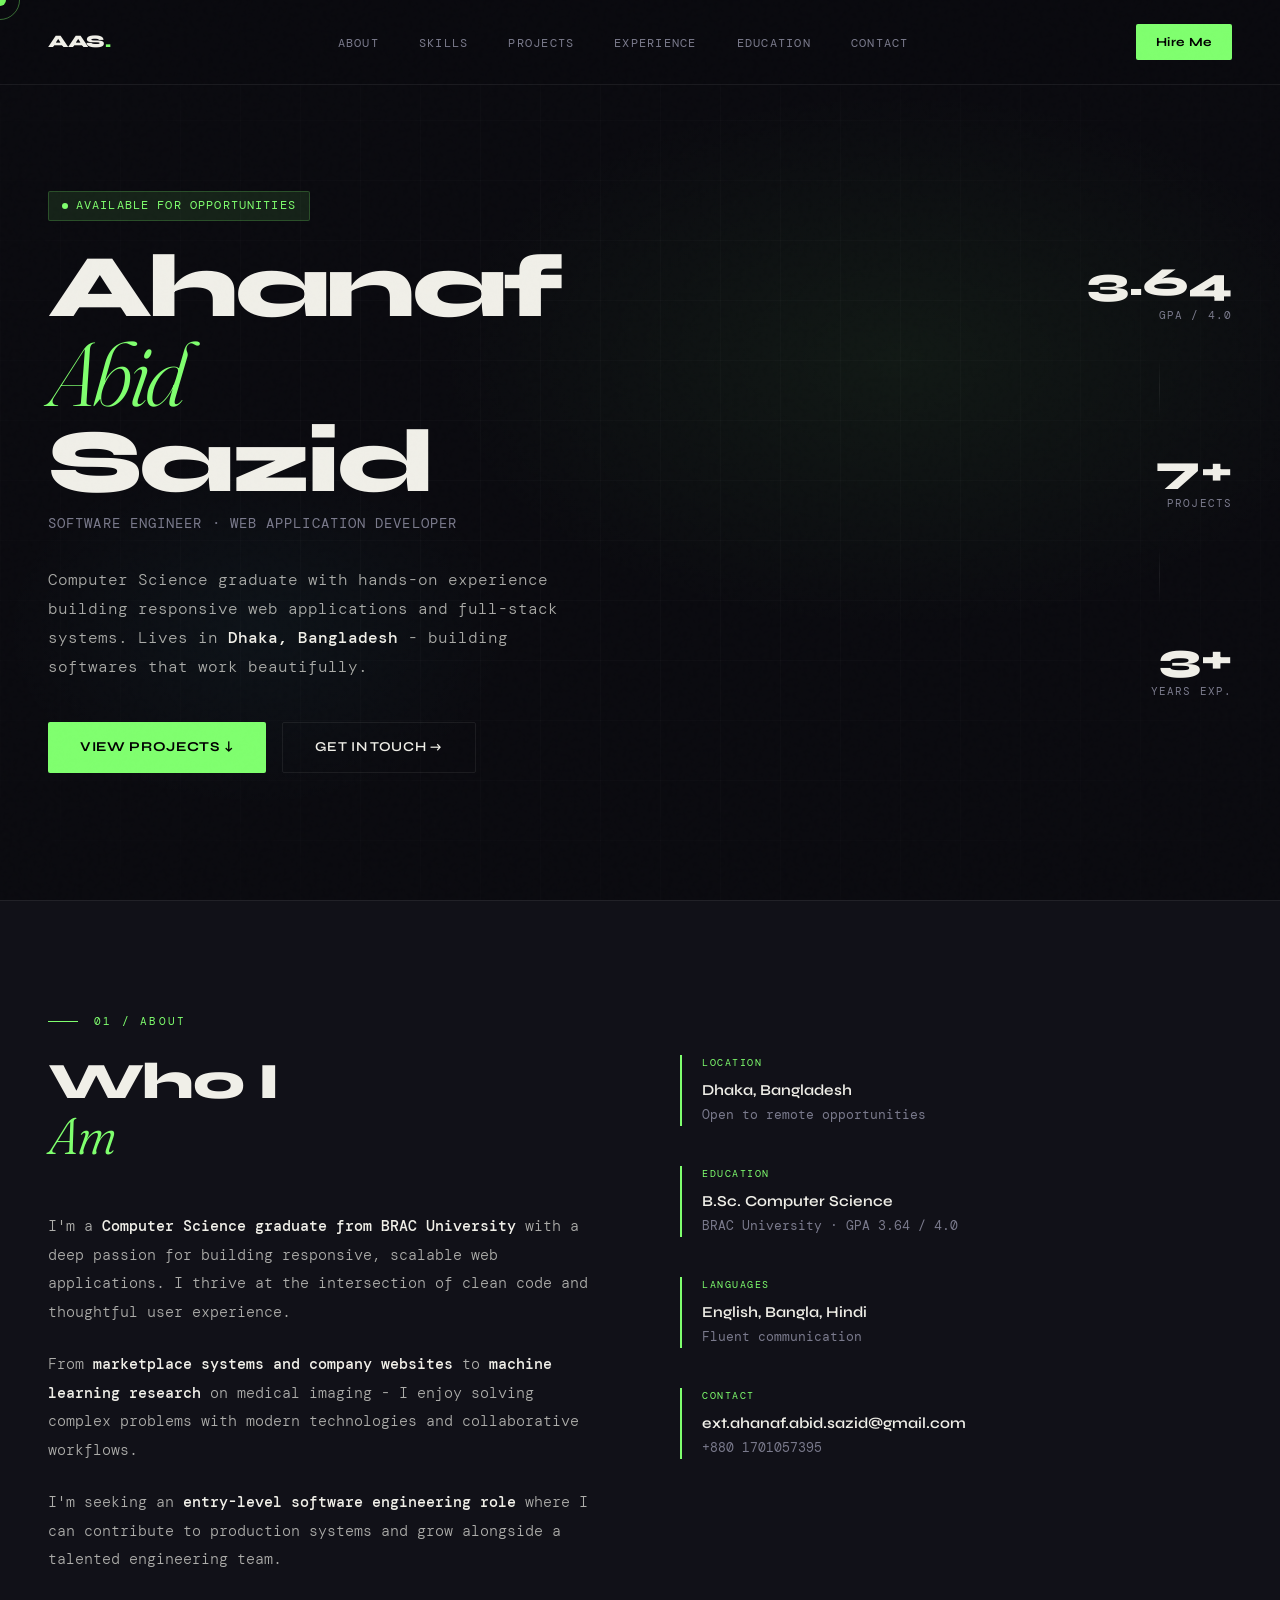
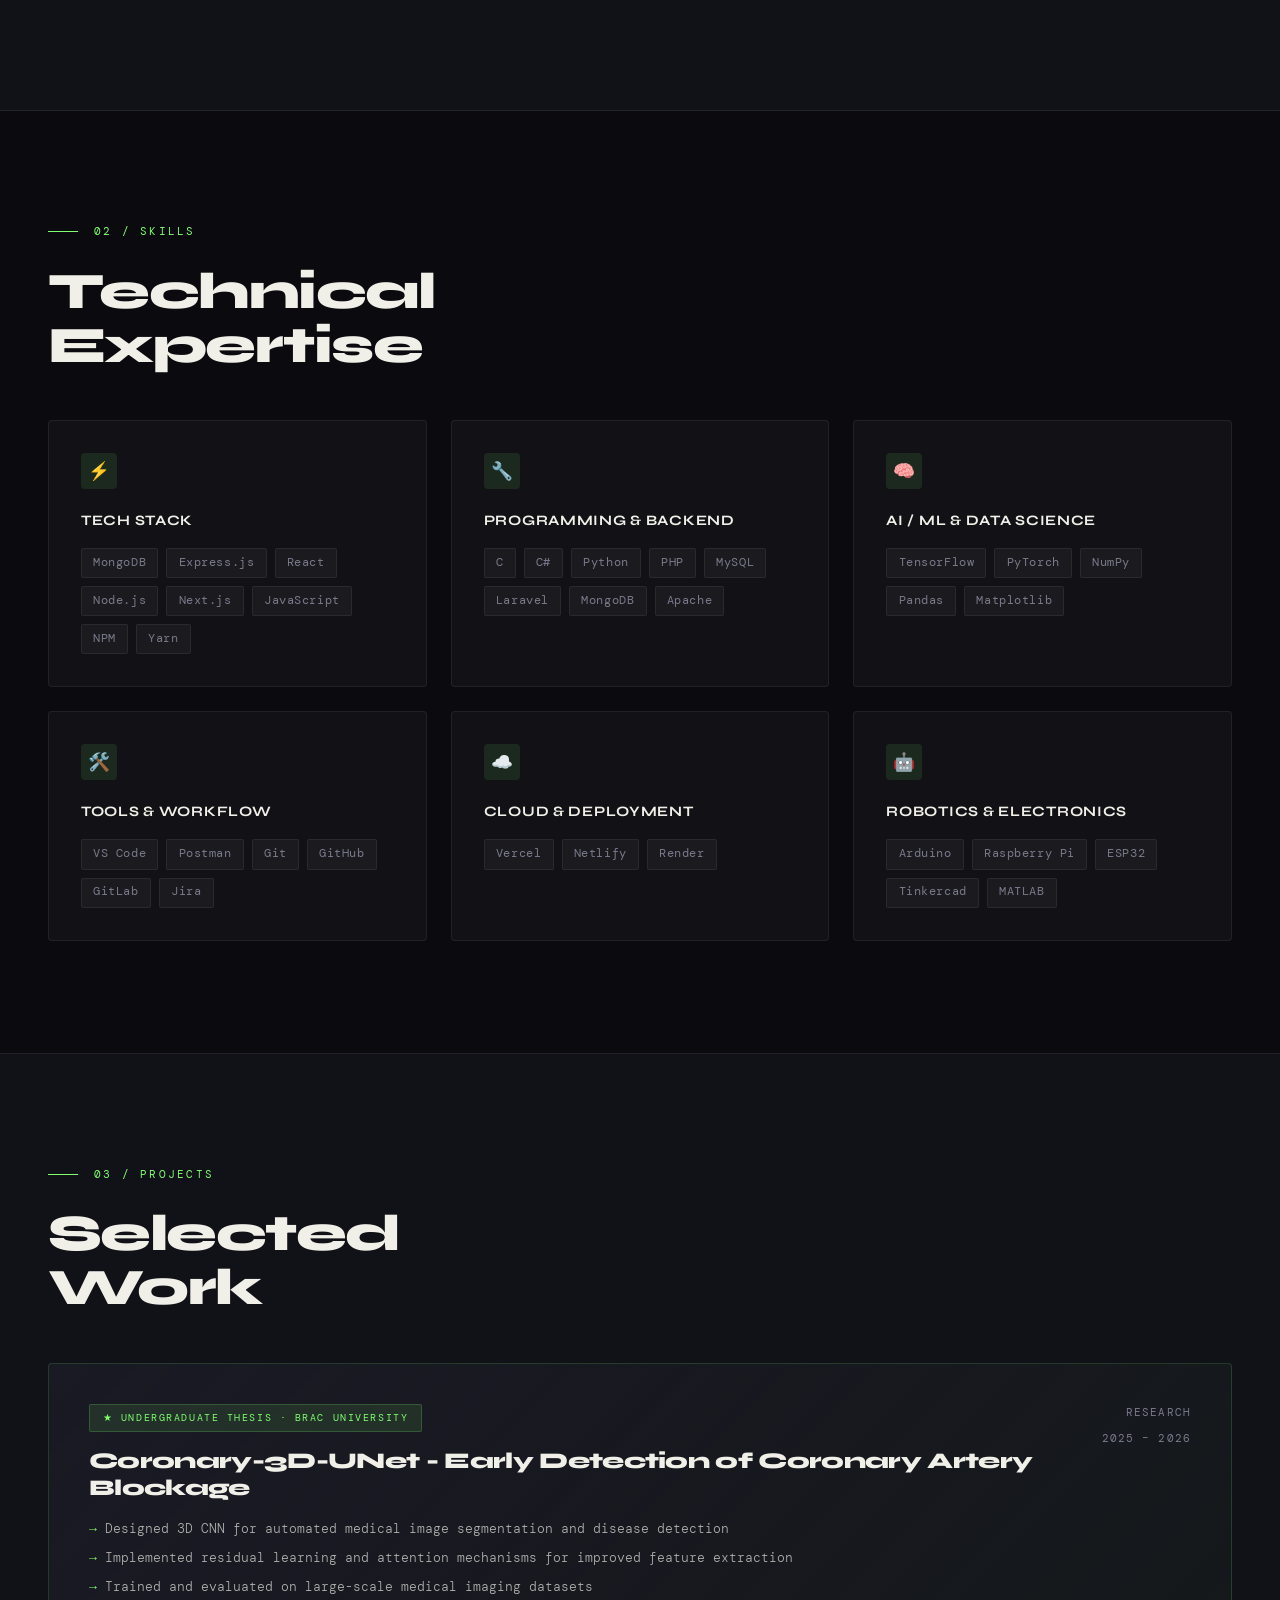
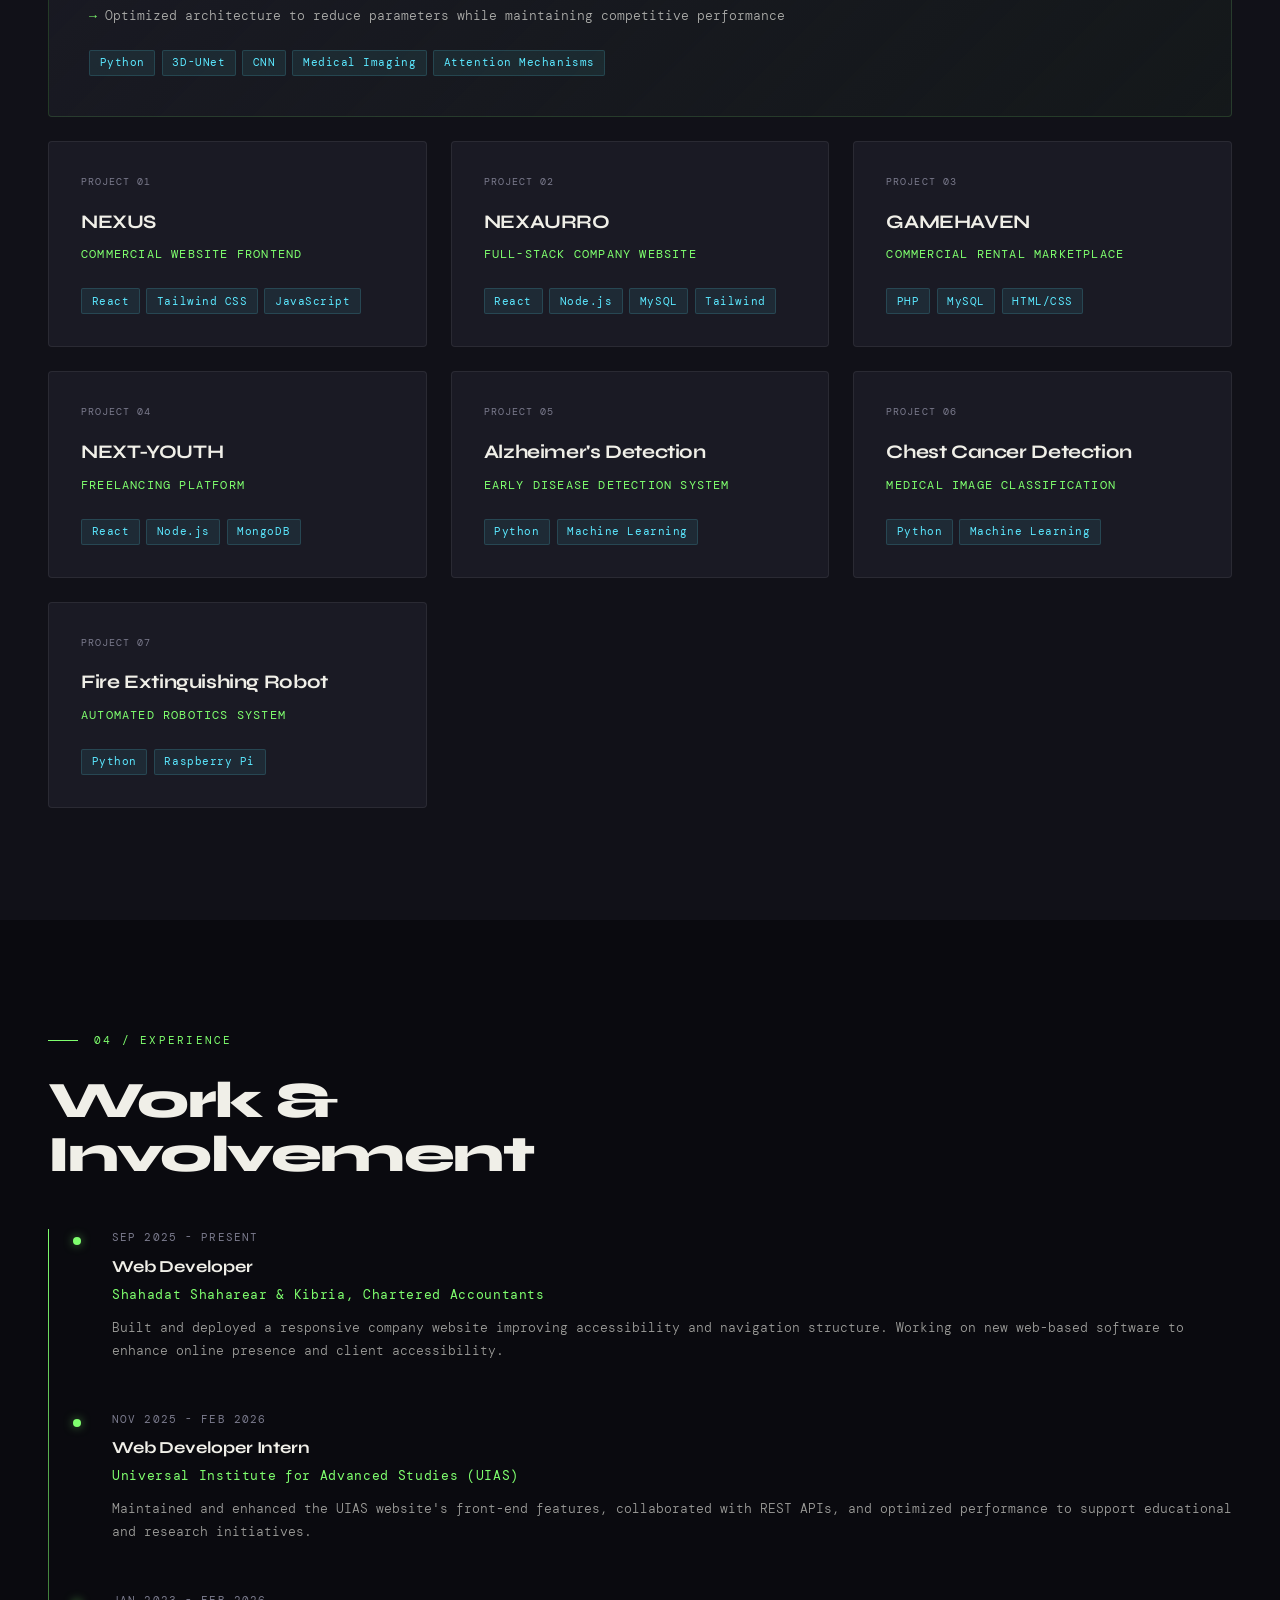
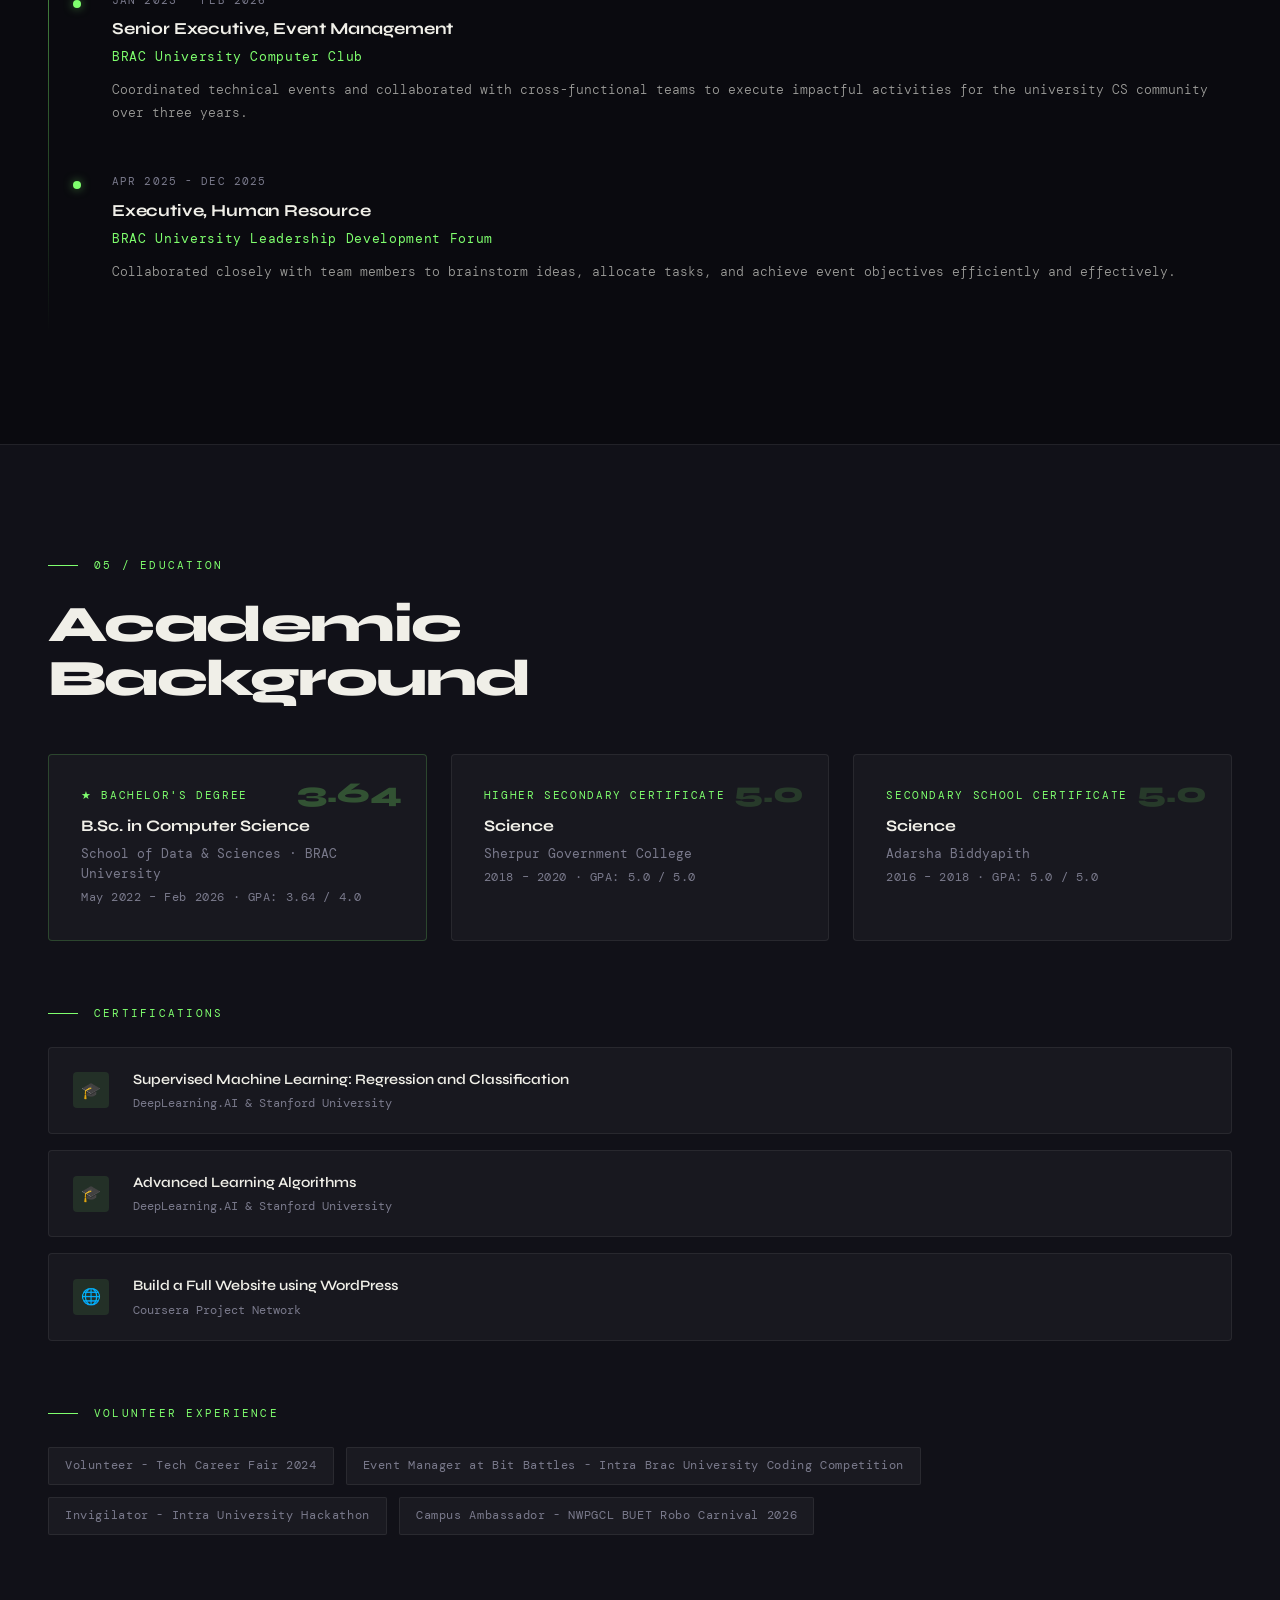
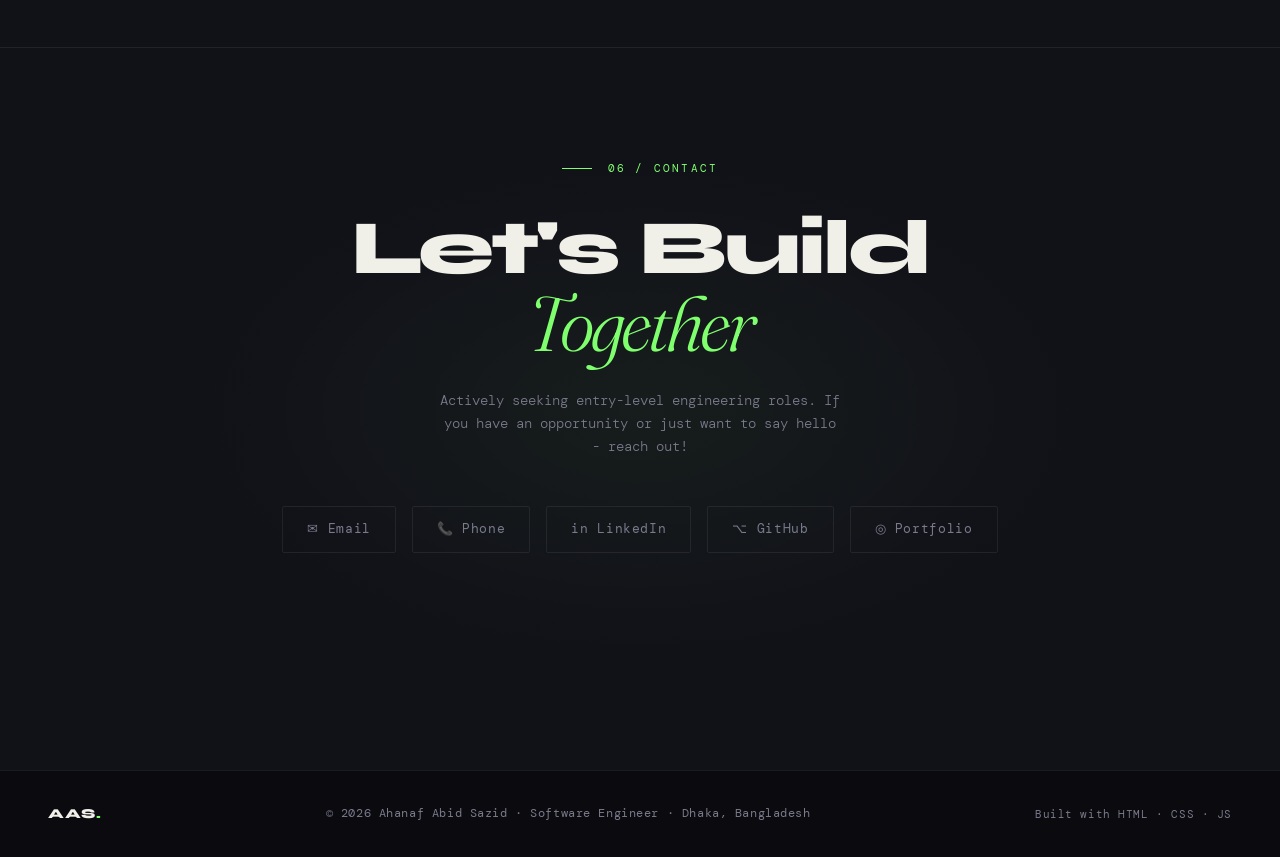
==== index.html @ f4a678b0 "Update skills section with new tech stack and categories" ====
﻿<!DOCTYPE html>
<html lang="en">
<head>
<meta charset="UTF-8">
<meta name="viewport" content="width=device-width, initial-scale=1.0">
<title>Ahanaf Abid Sazid - Software Engineer</title>
<link rel="preconnect" href="https://fonts.googleapis.com">
<link href="https://fonts.googleapis.com/css2?family=Syne:wght@400;500;600;700;800&family=DM+Mono:ital,wght@0,300;0,400;0,500;1,300&family=Fraunces:ital,wght@0,300;0,400;1,300&display=swap" rel="stylesheet">
<link rel="stylesheet" href="style.css">
</head>
<body>

<div class="cursor" id="cursor"></div>
<div class="cursor-ring" id="cursorRing"></div>

<!-- Nav -->
<nav id="mainNav">
  <a href="#" class="nav-logo">AAS<span>.</span></a>
  <button class="hamburger" id="hamburger" aria-label="Menu">
    <span></span><span></span><span></span>
  </button>
  <ul class="nav-links" id="navLinks">
    <li><a href="#about">About</a></li>
    <li><a href="#skills">Skills</a></li>
    <li><a href="#projects">Projects</a></li>
    <li><a href="#experience">Experience</a></li>
    <li><a href="#education">Education</a></li>
    <li><a href="#contact">Contact</a></li>
  </ul>
  <a href="mailto:ext.ahanaf.abid.sazid@gmail.com" class="nav-cta">Hire Me</a>
</nav>

<!-- Hero -->
<section class="hero">
  <div class="hero-bg"></div>
  <div class="hero-grid"></div>
  <div class="hero-content">
    <div class="hero-left">
      <div class="hero-tag">Available for opportunities</div>
      <h1 class="hero-name">Ahanaf<br><em>Abid</em><br>Sazid</h1>
      <p class="hero-title">Software Engineer · Web Application Developer</p>
      <p class="hero-desc">Computer Science graduate with hands-on experience building responsive web applications and full-stack systems. Lives in <strong>Dhaka, Bangladesh</strong> - building softwares that work beautifully.</p>
      <div class="hero-actions">
        <a href="#projects" class="btn-primary">View Projects ↓</a>
        <a href="mailto:ext.ahanaf.abid.sazid@gmail.com" class="btn-ghost">Get In Touch →</a>
      </div>
    </div>
    <div class="hero-stats">
      <div class="stat-item">
        <span class="stat-num">3.64</span>
        <span class="stat-label">GPA / 4.0</span>
      </div>
      <div class="stat-divider"></div>
      <div class="stat-item">
        <span class="stat-num">7+</span>
        <span class="stat-label">Projects</span>
      </div>
      <div class="stat-divider"></div>
      <div class="stat-item">
        <span class="stat-num">3+</span>
        <span class="stat-label">Years Exp.</span>
      </div>
    </div>
  </div>
</section>

<!-- About -->
<section class="about" id="about">
  <div class="container">
    <div class="section-label">01 / About</div>
    <div class="about-grid">
      <div class="about-text reveal">
        <h2 class="section-title">Who I<br><em style="font-style:italic;font-family:'Fraunces',serif;font-weight:300;color:var(--accent)">Am</em></h2>
        <p>I'm a <strong>Computer Science graduate from BRAC University</strong> with a deep passion for building responsive, scalable web applications. I thrive at the intersection of clean code and thoughtful user experience.</p>
        <p>From <strong>marketplace systems and company websites</strong> to <strong>machine learning research</strong> on medical imaging - I enjoy solving complex problems with modern technologies and collaborative workflows.</p>
        <p>I'm seeking an <strong>entry-level software engineering role</strong> where I can contribute to production systems and grow alongside a talented engineering team.</p>
      </div>
      <div class="about-right reveal">
        <div class="info-block">
          <div class="info-block-label">Location</div>
          <div class="info-block-value">Dhaka, Bangladesh</div>
          <div class="info-block-sub">Open to remote opportunities</div>
        </div>
        <div class="info-block">
          <div class="info-block-label">Education</div>
          <div class="info-block-value">B.Sc. Computer Science</div>
          <div class="info-block-sub">BRAC University · GPA 3.64 / 4.0</div>
        </div>
        <div class="info-block">
          <div class="info-block-label">Languages</div>
          <div class="info-block-value">English, Bangla, Hindi</div>
          <div class="info-block-sub">Fluent communication</div>
        </div>
        <div class="info-block">
          <div class="info-block-label">Contact</div>
          <div class="info-block-value" style="word-break:break-all;">ext.ahanaf.abid.sazid@gmail.com</div>
          <div class="info-block-sub">+880 1701057395</div>
        </div>
      </div>
    </div>
  </div>
</section>

<!-- Skills -->
<section id="skills">
  <div class="container">
    <div class="section-label">02 / Skills</div>
    <h2 class="section-title reveal">Technical<br>Expertise</h2>
    <div class="skills-grid">
      <div class="skill-card reveal">
        <div class="skill-card-icon">⚡</div>
        <div class="skill-card-title">Tech Stack</div>
        <div class="skill-tags">
          <span class="skill-tag">MongoDB</span>
          <span class="skill-tag">Express.js</span>
          <span class="skill-tag">React</span>
          <span class="skill-tag">Node.js</span>
          <span class="skill-tag">Next.js</span>
          <span class="skill-tag">JavaScript</span>
          <span class="skill-tag">NPM</span>
          <span class="skill-tag">Yarn</span>
        </div>
      </div>
      <div class="skill-card reveal">
        <div class="skill-card-icon">🔧</div>
        <div class="skill-card-title">Programming & Backend</div>
        <div class="skill-tags">
          <span class="skill-tag">C</span>
          <span class="skill-tag">C#</span>
          <span class="skill-tag">Python</span>
          <span class="skill-tag">PHP</span>
          <span class="skill-tag">MySQL</span>
          <span class="skill-tag">Laravel</span>
          <span class="skill-tag">MongoDB</span>
          <span class="skill-tag">Apache</span>
        </div>
      </div>
      <div class="skill-card reveal">
        <div class="skill-card-icon">🧠</div>
        <div class="skill-card-title">AI / ML & Data Science</div>
        <div class="skill-tags">
          <span class="skill-tag">TensorFlow</span>
          <span class="skill-tag">PyTorch</span>
          <span class="skill-tag">NumPy</span>
          <span class="skill-tag">Pandas</span>
          <span class="skill-tag">Matplotlib</span>
        </div>
      </div>
      <div class="skill-card reveal">
        <div class="skill-card-icon">🛠️</div>
        <div class="skill-card-title">Tools & Workflow</div>
        <div class="skill-tags">
          <span class="skill-tag">VS Code</span>
          <span class="skill-tag">Postman</span>
          <span class="skill-tag">Git</span>
          <span class="skill-tag">GitHub</span>
          <span class="skill-tag">GitLab</span>
          <span class="skill-tag">Jira</span>
        </div>
      </div>
      <div class="skill-card reveal">
        <div class="skill-card-icon">☁️</div>
        <div class="skill-card-title">Cloud & Deployment</div>
        <div class="skill-tags">
          <span class="skill-tag">Vercel</span>
          <span class="skill-tag">Netlify</span>
          <span class="skill-tag">Render</span>
        </div>
      </div>
      <div class="skill-card reveal">
        <div class="skill-card-icon">🤖</div>
        <div class="skill-card-title">Robotics & Electronics</div>
        <div class="skill-tags">
          <span class="skill-tag">Arduino</span>
          <span class="skill-tag">Raspberry Pi</span>
          <span class="skill-tag">ESP32</span>
          <span class="skill-tag">Tinkercad</span>
          <span class="skill-tag">MATLAB</span>
        </div>
      </div>
    </div>
  </div>
</section>

<!-- Projects -->
<section class="projects-section" id="projects">
  <div class="container">
    <div class="section-label">03 / Projects</div>
    <h2 class="section-title reveal">Selected<br>Work</h2>
    <div class="projects-grid">

      <div class="project-card thesis-card reveal">
        <div>
          <div class="thesis-badge">★ Undergraduate Thesis · BRAC University</div>
          <h3 class="thesis-title">Coronary-3D-UNet - Early Detection of Coronary Artery Blockage</h3>
          <ul class="thesis-points">
            <li>Designed 3D CNN for automated medical image segmentation and disease detection</li>
            <li>Implemented residual learning and attention mechanisms for improved feature extraction</li>
            <li>Trained and evaluated on large-scale medical imaging datasets</li>
            <li>Optimized architecture to reduce parameters while maintaining competitive performance</li>
          </ul>
          <div class="project-tech">
            <span class="tech-badge">Python</span>
            <span class="tech-badge">3D-UNet</span>
            <span class="tech-badge">CNN</span>
            <span class="tech-badge">Medical Imaging</span>
            <span class="tech-badge">Attention Mechanisms</span>
          </div>
        </div>
        <div class="thesis-meta">
          <span class="thesis-tag">Research</span>
          <span class="thesis-tag">2025 – 2026</span>
        </div>
      </div>

      <div class="project-card reveal">
        <a href="https://nexus-digitals.vercel.app/" target="_blank" rel="noopener noreferrer" style="display:block;color:inherit;text-decoration:none;">
        <div class="project-num">PROJECT 01</div>
        <div class="project-name">NEXUS</div>
        <div class="project-type">Commercial Website Frontend</div>
        <div class="project-tech">
          <span class="tech-badge">React</span>
          <span class="tech-badge">Tailwind CSS</span>
          <span class="tech-badge">JavaScript</span>
        </div>
        </a>
      </div>

      <div class="project-card reveal">
        <a href="https://nexaurro.vercel.app/" target="_blank" rel="noopener noreferrer" style="display:block;color:inherit;text-decoration:none;">
        <div class="project-num">PROJECT 02</div>
        <div class="project-name">NEXAURRO</div>
        <div class="project-type">Full-Stack Company Website</div>
        <div class="project-tech">
          <span class="tech-badge">React</span>
          <span class="tech-badge">Node.js</span>
          <span class="tech-badge">MySQL</span>
          <span class="tech-badge">Tailwind</span>
        </div>
        </a>
      </div>

      <div class="project-card reveal">
        <a href="https://gamehaven.lovestoblog.com/?i=1" target="_blank" rel="noopener noreferrer" style="display:block;color:inherit;text-decoration:none;">
        <div class="project-num">PROJECT 03</div>
        <div class="project-name">GAMEHAVEN</div>
        <div class="project-type">Commercial Rental Marketplace</div>
        <div class="project-tech">
          <span class="tech-badge">PHP</span>
          <span class="tech-badge">MySQL</span>
          <span class="tech-badge">HTML/CSS</span>
        </div>
        </a>
      </div>

      <div class="project-card reveal">
        <a href="https://next-youth.vercel.app/" target="_blank" rel="noopener noreferrer" style="display:block;color:inherit;text-decoration:none;">
        <div class="project-num">PROJECT 04</div>
        <div class="project-name">NEXT-YOUTH</div>
        <div class="project-type">Freelancing Platform</div>
        <div class="project-tech">
          <span class="tech-badge">React</span>
          <span class="tech-badge">Node.js</span>
          <span class="tech-badge">MongoDB</span>
        </div>
        </a>
      </div>

      <div class="project-card reveal">
        <a href="https://www.kaggle.com/code/ahanafabidsazid/early-detection-of-alzheimer-s-disease/notebook" target="_blank" rel="noopener noreferrer" style="display:block;color:inherit;text-decoration:none;">
        <div class="project-num">PROJECT 05</div>
        <div class="project-name">Alzheimer's Detection</div>
        <div class="project-type">Early Disease Detection System</div>
        <div class="project-tech">
          <span class="tech-badge">Python</span>
          <span class="tech-badge">Machine Learning</span>
        </div>
        </a>
      </div>

      <div class="project-card reveal">
        <a href="https://www.kaggle.com/code/ahanafabidsazid/chest-cancer-detection-with-cnn-models" target="_blank" rel="noopener noreferrer" style="display:block;color:inherit;text-decoration:none;">
        <div class="project-num">PROJECT 06</div>
        <div class="project-name">Chest Cancer Detection</div>
        <div class="project-type">Medical Image Classification</div>
        <div class="project-tech">
          <span class="tech-badge">Python</span>
          <span class="tech-badge">Machine Learning</span>
        </div>
        </a>
      </div>

      <div class="project-card reveal">
        <div class="project-num">PROJECT 07</div>
        <div class="project-name">Fire Extinguishing Robot</div>
        <div class="project-type">Automated Robotics System</div>
        <div class="project-tech">
          <span class="tech-badge">Python</span>
          <span class="tech-badge">Raspberry Pi</span>
        </div>
      </div>

    </div>
  </div>
</section>

<!-- Experience -->
<section id="experience">
  <div class="container">
    <div class="section-label">04 / Experience</div>
    <h2 class="section-title reveal">Work &<br>Involvement</h2>
    <div class="experience-timeline">

      <div class="exp-item">
        <div class="exp-date">Sep 2025 - Present</div>
        <div class="exp-role">Web Developer</div>
        <div class="exp-company">Shahadat Shaharear & Kibria, Chartered Accountants</div>
        <div class="exp-desc">Built and deployed a responsive company website improving accessibility and navigation structure. Working on new web-based software to enhance online presence and client accessibility.</div>
      </div>

      <div class="exp-item">
        <div class="exp-date">Nov 2025 - Feb 2026</div>
        <div class="exp-role">Web Developer Intern</div>
        <div class="exp-company">Universal Institute for Advanced Studies (UIAS)</div>
        <div class="exp-desc">Maintained and enhanced the UIAS website's front-end features, collaborated with REST APIs, and optimized performance to support educational and research initiatives.</div>
      </div>

      <div class="exp-item">
        <div class="exp-date">Jan 2023 - Feb 2026</div>
        <div class="exp-role">Senior Executive, Event Management</div>
        <div class="exp-company">BRAC University Computer Club</div>
        <div class="exp-desc">Coordinated technical events and collaborated with cross-functional teams to execute impactful activities for the university CS community over three years.</div>
      </div>

      <div class="exp-item">
        <div class="exp-date">Apr 2025 - Dec 2025</div>
        <div class="exp-role">Executive, Human Resource</div>
        <div class="exp-company">BRAC University Leadership Development Forum</div>
        <div class="exp-desc">Collaborated closely with team members to brainstorm ideas, allocate tasks, and achieve event objectives efficiently and effectively.</div>
      </div>

    </div>
  </div>
</section>

<!-- Education -->
<section class="edu-section" id="education">
  <div class="container">
    <div class="section-label">05 / Education</div>
    <h2 class="section-title reveal">Academic<br>Background</h2>
    <div class="edu-grid">
      <div class="edu-card featured reveal">
        <div class="edu-gpa">3.64</div>
        <div class="edu-level">★ Bachelor's Degree</div>
        <div class="edu-degree">B.Sc. in Computer Science</div>
        <div class="edu-school">School of Data & Sciences · BRAC University</div>
        <div class="edu-period">May 2022 – Feb 2026 · GPA: 3.64 / 4.0</div>
      </div>
      <div class="edu-card reveal">
        <div class="edu-gpa">5.0</div>
        <div class="edu-level">Higher Secondary Certificate</div>
        <div class="edu-degree">Science</div>
        <div class="edu-school">Sherpur Government College</div>
        <div class="edu-period">2018 – 2020 · GPA: 5.0 / 5.0</div>
      </div>
      <div class="edu-card reveal">
        <div class="edu-gpa">5.0</div>
        <div class="edu-level">Secondary School Certificate</div>
        <div class="edu-degree">Science</div>
        <div class="edu-school">Adarsha Biddyapith</div>
        <div class="edu-period">2016 – 2018 · GPA: 5.0 / 5.0</div>
      </div>
    </div>

    <div style="margin-top:4rem;">
      <div class="section-label" style="margin-bottom:1.5rem;">Certifications</div>
      <div class="certs-list">
        <div class="cert-item reveal">
          <div class="cert-icon">🎓</div>
          <div>
            <div class="cert-name">Supervised Machine Learning: Regression and Classification</div>
            <div class="cert-issuer">DeepLearning.AI & Stanford University</div>
          </div>
        </div>
        <div class="cert-item reveal">
          <div class="cert-icon">🎓</div>
          <div>
            <div class="cert-name">Advanced Learning Algorithms</div>
            <div class="cert-issuer">DeepLearning.AI & Stanford University</div>
          </div>
        </div>
        <div class="cert-item reveal">
          <div class="cert-icon">🌐</div>
          <div>
            <div class="cert-name">Build a Full Website using WordPress</div>
            <div class="cert-issuer">Coursera Project Network</div>
          </div>
        </div>
      </div>
    </div>

    <div style="margin-top:4rem;">
      <div class="section-label" style="margin-bottom:1.5rem;">Volunteer Experience</div>
      <div style="display:flex;flex-wrap:wrap;gap:0.75rem;" class="reveal">
        <span class="skill-tag" style="padding:0.5rem 1rem;font-size:0.78rem;">Volunteer - Tech Career Fair 2024</span>
        <span class="skill-tag" style="padding:0.5rem 1rem;font-size:0.78rem;">Event Manager at Bit Battles - Intra Brac University Coding Competition</span>
        <span class="skill-tag" style="padding:0.5rem 1rem;font-size:0.78rem;">Invigilator - Intra University Hackathon</span>
        <span class="skill-tag" style="padding:0.5rem 1rem;font-size:0.78rem;">Campus Ambassador - NWPGCL BUET Robo Carnival 2026</span>
      </div>
    </div>
  </div>
</section>

<!-- Contact -->
<section class="contact-section" id="contact">
  <div class="container" style="position:relative;z-index:1;">
    <div class="section-label" style="justify-content:center;margin-bottom:2rem;">06 / Contact</div>
    <h2 class="contact-big reveal">Let's Build<br><em>Together</em></h2>
    <p class="contact-sub reveal">Actively seeking entry-level engineering roles. If you have an opportunity or just want to say hello - reach out!</p>
    <div class="contact-links reveal">
      <a href="mailto:ext.ahanaf.abid.sazid@gmail.com" class="contact-link">✉ Email</a>
      <a href="https://wa.me/8801706941756" target="_blank" rel="noopener noreferrer" class="contact-link">📞 Phone</a>
      <a href="https://www.linkedin.com/in/ahanaf-abid-sazid-702950235" target="_blank" rel="noopener noreferrer" class="contact-link">in LinkedIn</a>
      <a href="https://github.com/ahanafabid01" target="_blank" rel="noopener noreferrer" class="contact-link">⌥ GitHub</a>
      <a href="#" class="contact-link">◎ Portfolio</a>
    </div>
    <a href="mailto:ext.ahanaf.abid.sazid@gmail.com" class="btn-primary reveal" style="font-size:1rem;padding:1rem 2.5rem;">Send a Message →</a>
  </div>
</section>

<footer>
  <div class="footer-logo">AAS<span>.</span></div>
  <div>© 2026 Ahanaf Abid Sazid · Software Engineer · Dhaka, Bangladesh</div>
  <div style="color:var(--muted);font-size:0.68rem;">Built with HTML · CSS · JS</div>
</footer>

<script src="main.js"></script>

</body>
</html>
---- style.css ----
*, *::before, *::after { box-sizing: border-box; margin: 0; padding: 0; }

  :root {
    --bg: #0a0a0f;
    --surface: #111118;
    --surface2: #1a1a24;
    --border: rgba(255,255,255,0.07);
    --accent: #7fff6e;
    --accent2: #5be8ff;
    --accent3: #ff6b6b;
    --text: #f0efe8;
    --muted: #7a7a8c;
    --card-bg: rgba(255,255,255,0.03);
  }

  html { scroll-behavior: smooth; }

  body {
    background: var(--bg);
    color: var(--text);
    font-family: 'DM Mono', monospace;
    font-size: 15px;
    line-height: 1.6;
    overflow-x: hidden;
    cursor: none;
  }

  .cursor {
    position: fixed;
    width: 12px; height: 12px;
    background: var(--accent);
    border-radius: 50%;
    pointer-events: none;
    z-index: 9999;
    transform: translate(-50%, -50%);
    transition: width 0.2s, height 0.2s;
    mix-blend-mode: difference;
  }
  .cursor-ring {
    position: fixed;
    width: 40px; height: 40px;
    border: 1px solid rgba(127,255,110,0.4);
    border-radius: 50%;
    pointer-events: none;
    z-index: 9998;
    transform: translate(-50%, -50%);
    transition: all 0.15s ease-out;
  }
  .cursor.hover { width: 20px; height: 20px; }
  .cursor-ring.hover { width: 60px; height: 60px; border-color: var(--accent); }

  body::before {
    content: '';
    position: fixed;
    inset: 0;
    background-image: url("data:image/svg+xml,%3Csvg viewBox='0 0 200 200' xmlns='http://www.w3.org/2000/svg'%3E%3Cfilter id='n'%3E%3CfeTurbulence type='fractalNoise' baseFrequency='0.9' numOctaves='4' stitchTiles='stitch'/%3E%3C/filter%3E%3Crect width='100%25' height='100%25' filter='url(%23n)' opacity='0.04'/%3E%3C/svg%3E");
    pointer-events: none;
    z-index: 9990;
    opacity: 0.4;
  }

  nav {
    position: fixed;
    top: 0; left: 0; right: 0;
    z-index: 100;
    display: flex;
    align-items: center;
    justify-content: space-between;
    padding: 1.5rem 3rem;
    background: rgba(10,10,15,0.85);
    backdrop-filter: blur(20px);
    border-bottom: 1px solid var(--border);
    transition: border-color 0.3s;
  }

  .nav-logo {
    font-family: 'Syne', sans-serif;
    font-weight: 800;
    font-size: 1.1rem;
    letter-spacing: -0.02em;
    color: var(--text);
    text-decoration: none;
  }
  .nav-logo span { color: var(--accent); }

  .nav-links {
    display: flex;
    gap: 2.5rem;
    list-style: none;
  }
  .nav-links a {
    color: var(--muted);
    text-decoration: none;
    font-size: 0.78rem;
    letter-spacing: 0.1em;
    text-transform: uppercase;
    transition: color 0.2s;
    position: relative;
    cursor: none;
  }
  .nav-links a::after {
    content: '';
    position: absolute;
    bottom: -4px; left: 0; right: 0;
    height: 1px;
    background: var(--accent);
    transform: scaleX(0);
    transition: transform 0.2s;
  }
  .nav-links a:hover { color: var(--accent); }
  .nav-links a:hover::after { transform: scaleX(1); }

  .nav-cta {
    background: var(--accent);
    color: #000;
    padding: 0.5rem 1.25rem;
    border-radius: 2px;
    font-family: 'Syne', sans-serif;
    font-weight: 700;
    font-size: 0.78rem;
    text-decoration: none;
    letter-spacing: 0.05em;
    transition: opacity 0.2s, transform 0.2s;
    cursor: none;
  }
  .nav-cta:hover { opacity: 0.85; transform: translateY(-1px); }

  /* Hero */
  .hero {
    min-height: 100vh;
    display: flex;
    align-items: center;
    padding: 8rem 3rem 4rem;
    position: relative;
    overflow: hidden;
  }

  .hero-bg {
    position: absolute;
    inset: 0;
    background: 
      radial-gradient(ellipse 60% 50% at 70% 40%, rgba(127,255,110,0.06) 0%, transparent 60%),
      radial-gradient(ellipse 40% 40% at 20% 70%, rgba(91,232,255,0.04) 0%, transparent 50%);
  }

  .hero-grid {
    position: absolute;
    inset: 0;
    background-image: 
      linear-gradient(rgba(255,255,255,0.02) 1px, transparent 1px),
      linear-gradient(90deg, rgba(255,255,255,0.02) 1px, transparent 1px);
    background-size: 60px 60px;
    mask-image: radial-gradient(ellipse 80% 80% at 50% 50%, black 30%, transparent 100%);
  }

  .hero-content {
    max-width: 1200px;
    width: 100%;
    margin: 0 auto;
    position: relative;
    z-index: 1;
    display: grid;
    grid-template-columns: 1fr auto;
    gap: 4rem;
    align-items: center;
  }

  .hero-tag {
    display: inline-flex;
    align-items: center;
    gap: 0.5rem;
    background: rgba(127,255,110,0.1);
    border: 1px solid rgba(127,255,110,0.2);
    padding: 0.3rem 0.8rem;
    border-radius: 2px;
    font-size: 0.72rem;
    color: var(--accent);
    letter-spacing: 0.1em;
    text-transform: uppercase;
    margin-bottom: 1.5rem;
    opacity: 0;
    animation: fadeUp 0.6s 0.2s forwards;
  }

  .hero-tag::before {
    content: '';
    width: 6px; height: 6px;
    background: var(--accent);
    border-radius: 50%;
    animation: pulse 2s infinite;
  }

  @keyframes pulse { 0%, 100% { opacity: 1; } 50% { opacity: 0.3; } }

  .hero-name {
    font-family: 'Syne', sans-serif;
    font-weight: 800;
    font-size: clamp(3rem, 7vw, 6.5rem);
    line-height: 0.95;
    letter-spacing: -0.04em;
    margin-bottom: 0.5rem;
    opacity: 0;
    animation: fadeUp 0.7s 0.35s forwards;
  }

  .hero-name em {
    font-style: italic;
    font-family: 'Fraunces', serif;
    font-weight: 300;
    color: var(--accent);
  }

  .hero-title {
    font-family: 'DM Mono', monospace;
    font-size: 0.85rem;
    color: var(--muted);
    letter-spacing: 0.08em;
    text-transform: uppercase;
    margin-bottom: 2rem;
    opacity: 0;
    animation: fadeUp 0.7s 0.5s forwards;
  }

  .hero-desc {
    font-size: 1rem;
    color: rgba(240,239,232,0.7);
    max-width: 540px;
    line-height: 1.8;
    margin-bottom: 2.5rem;
    font-weight: 300;
    opacity: 0;
    animation: fadeUp 0.7s 0.65s forwards;
  }

  .hero-desc strong { color: var(--text); font-weight: 500; }

  .hero-actions {
    display: flex;
    gap: 1rem;
    flex-wrap: wrap;
    opacity: 0;
    animation: fadeUp 0.7s 0.8s forwards;
  }

  .btn-primary {
    background: var(--accent);
    color: #000;
    padding: 0.85rem 2rem;
    border: none;
    border-radius: 2px;
    font-family: 'Syne', sans-serif;
    font-weight: 700;
    font-size: 0.85rem;
    letter-spacing: 0.05em;
    text-decoration: none;
    text-transform: uppercase;
    cursor: none;
    transition: transform 0.2s, box-shadow 0.2s;
    display: inline-flex;
    align-items: center;
    gap: 0.5rem;
  }
  .btn-primary:hover { transform: translateY(-2px); box-shadow: 0 8px 30px rgba(127,255,110,0.3); }

  .btn-ghost {
    background: transparent;
    color: var(--text);
    padding: 0.85rem 2rem;
    border: 1px solid var(--border);
    border-radius: 2px;
    font-family: 'Syne', sans-serif;
    font-weight: 600;
    font-size: 0.85rem;
    letter-spacing: 0.05em;
    text-decoration: none;
    text-transform: uppercase;
    cursor: none;
    transition: border-color 0.2s, color 0.2s, transform 0.2s;
    display: inline-flex;
    align-items: center;
    gap: 0.5rem;
  }
  .btn-ghost:hover { border-color: var(--accent); color: var(--accent); transform: translateY(-2px); }

  .hero-stats {
    display: flex;
    flex-direction: column;
    gap: 2rem;
    opacity: 0;
    animation: fadeIn 0.8s 1s forwards;
  }

  .stat-item { text-align: right; }
  .stat-num {
    font-family: 'Syne', sans-serif;
    font-weight: 800;
    font-size: 2.5rem;
    color: var(--text);
    line-height: 1;
    display: block;
  }
  .stat-label { font-size: 0.7rem; color: var(--muted); text-transform: uppercase; letter-spacing: 0.1em; }
  .stat-divider { width: 1px; height: 60px; background: linear-gradient(to bottom, transparent, var(--border), transparent); align-self: center; margin: 0 auto; }

  @keyframes fadeUp { from { opacity: 0; transform: translateY(20px); } to { opacity: 1; transform: translateY(0); } }
  @keyframes fadeIn { from { opacity: 0; } to { opacity: 1; } }

  section { padding: 7rem 3rem; }

  .container { max-width: 1200px; margin: 0 auto; }

  .section-label {
    display: flex;
    align-items: center;
    gap: 1rem;
    font-size: 0.7rem;
    color: var(--accent);
    text-transform: uppercase;
    letter-spacing: 0.2em;
    margin-bottom: 1.5rem;
  }
  .section-label::before { content: ''; width: 30px; height: 1px; background: var(--accent); }

  .section-title {
    font-family: 'Syne', sans-serif;
    font-weight: 800;
    font-size: clamp(2rem, 4vw, 3.5rem);
    letter-spacing: -0.03em;
    line-height: 1.05;
    margin-bottom: 3rem;
  }

  /* About */
  .about { background: var(--surface); border-top: 1px solid var(--border); border-bottom: 1px solid var(--border); }

  .about-grid { display: grid; grid-template-columns: 1fr 1fr; gap: 5rem; align-items: start; }

  .about-text p { color: rgba(240,239,232,0.7); line-height: 1.9; font-weight: 300; margin-bottom: 1.5rem; }
  .about-text p strong { color: var(--text); font-weight: 500; }

  .about-right { display: flex; flex-direction: column; gap: 2.5rem; }

  .info-block { border-left: 2px solid var(--accent); padding-left: 1.25rem; }
  .info-block-label { font-size: 0.65rem; color: var(--accent); text-transform: uppercase; letter-spacing: 0.15em; margin-bottom: 0.4rem; }
  .info-block-value { font-family: 'Syne', sans-serif; font-weight: 600; font-size: 0.95rem; color: var(--text); }
  .info-block-sub { font-size: 0.8rem; color: var(--muted); margin-top: 0.2rem; }

  /* Skills */
  .skills-grid { display: grid; grid-template-columns: repeat(auto-fit, minmax(280px, 1fr)); gap: 1.5rem; }

  .skill-card {
    background: var(--card-bg);
    border: 1px solid var(--border);
    border-radius: 4px;
    padding: 2rem;
    position: relative;
    overflow: hidden;
    transition: border-color 0.3s, transform 0.3s;
  }
  .skill-card::before {
    content: '';
    position: absolute;
    inset: 0;
    background: linear-gradient(135deg, rgba(127,255,110,0.03) 0%, transparent 60%);
    opacity: 0;
    transition: opacity 0.3s;
  }
  .skill-card:hover { border-color: rgba(127,255,110,0.25); transform: translateY(-3px); }
  .skill-card:hover::before { opacity: 1; }

  .skill-card-icon { width: 36px; height: 36px; background: rgba(127,255,110,0.1); border-radius: 4px; display: flex; align-items: center; justify-content: center; margin-bottom: 1.25rem; font-size: 1.1rem; }
  .skill-card-title { font-family: 'Syne', sans-serif; font-weight: 700; font-size: 0.9rem; text-transform: uppercase; letter-spacing: 0.05em; margin-bottom: 1rem; }
  .skill-tags { display: flex; flex-wrap: wrap; gap: 0.5rem; }

  .skill-tag {
    background: rgba(255,255,255,0.04);
    border: 1px solid var(--border);
    padding: 0.3rem 0.7rem;
    border-radius: 2px;
    font-size: 0.72rem;
    color: var(--muted);
    letter-spacing: 0.05em;
    transition: border-color 0.2s, color 0.2s;
  }
  .skill-card:hover .skill-tag { border-color: rgba(127,255,110,0.15); color: rgba(240,239,232,0.9); }

  /* Projects */
  .projects-section { background: var(--surface); border-top: 1px solid var(--border); }

  .projects-grid { display: grid; grid-template-columns: repeat(auto-fit, minmax(320px, 1fr)); gap: 1.5rem; }

  .project-card {
    background: var(--surface2);
    border: 1px solid var(--border);
    border-radius: 4px;
    padding: 2rem;
    position: relative;
    overflow: hidden;
    transition: border-color 0.3s, transform 0.3s;
    cursor: none;
  }
  .project-card::after {
    content: '';
    position: absolute;
    top: 0; left: 0; right: 0;
    height: 2px;
    background: linear-gradient(90deg, var(--accent), transparent);
    transform: scaleX(0);
    transform-origin: left;
    transition: transform 0.4s;
  }
  .project-card:hover { border-color: rgba(127,255,110,0.2); transform: translateY(-4px); }
  .project-card:hover::after { transform: scaleX(1); }

  .project-num { font-size: 0.65rem; color: var(--muted); letter-spacing: 0.1em; margin-bottom: 1rem; }
  .project-name { font-family: 'Syne', sans-serif; font-weight: 700; font-size: 1.2rem; margin-bottom: 0.5rem; letter-spacing: -0.02em; }
  .project-type { font-size: 0.75rem; color: var(--accent); text-transform: uppercase; letter-spacing: 0.1em; margin-bottom: 1.5rem; }

  .project-tech { display: flex; flex-wrap: wrap; gap: 0.4rem; }
  .tech-badge {
    background: rgba(91,232,255,0.08);
    border: 1px solid rgba(91,232,255,0.15);
    color: var(--accent2);
    padding: 0.2rem 0.6rem;
    border-radius: 2px;
    font-size: 0.68rem;
    letter-spacing: 0.05em;
  }

  .thesis-card {
    grid-column: 1 / -1;
    background: linear-gradient(135deg, var(--surface2) 0%, rgba(127,255,110,0.03) 100%);
    border: 1px solid rgba(127,255,110,0.15);
    padding: 2.5rem;
    display: grid;
    grid-template-columns: 1fr auto;
    gap: 2rem;
    align-items: start;
  }
  .thesis-badge {
    background: rgba(127,255,110,0.1);
    border: 1px solid rgba(127,255,110,0.2);
    padding: 0.3rem 0.8rem;
    font-size: 0.65rem;
    color: var(--accent);
    text-transform: uppercase;
    letter-spacing: 0.15em;
    border-radius: 2px;
    display: inline-block;
    margin-bottom: 1rem;
  }
  .thesis-title { font-family: 'Syne', sans-serif; font-weight: 800; font-size: 1.4rem; letter-spacing: -0.03em; margin-bottom: 1rem; line-height: 1.2; }
  .thesis-points { list-style: none; display: flex; flex-direction: column; gap: 0.5rem; margin-bottom: 1.5rem; }
  .thesis-points li { font-size: 0.82rem; color: rgba(240,239,232,0.7); padding-left: 1rem; position: relative; font-weight: 300; }
  .thesis-points li::before { content: '→'; position: absolute; left: 0; color: var(--accent); }
  .thesis-meta { text-align: right; }
  .thesis-tag { font-size: 0.7rem; color: var(--muted); text-transform: uppercase; letter-spacing: 0.1em; margin-bottom: 0.5rem; display: block; }

  /* Experience */
  .experience-timeline { position: relative; padding-left: 2rem; }
  .experience-timeline::before { content: ''; position: absolute; left: 0; top: 0; bottom: 0; width: 1px; background: linear-gradient(to bottom, var(--accent), transparent); }

  .exp-item {
    position: relative;
    padding-bottom: 3rem;
    padding-left: 2rem;
    opacity: 0;
    transform: translateX(-10px);
    transition: all 0.5s;
  }
  .exp-item.visible { opacity: 1; transform: translateX(0); }
  .exp-item::before { content: ''; position: absolute; left: -0.45rem; top: 0.5rem; width: 8px; height: 8px; background: var(--accent); border-radius: 50%; box-shadow: 0 0 10px rgba(127,255,110,0.5); }

  .exp-date { font-size: 0.7rem; color: var(--muted); letter-spacing: 0.1em; text-transform: uppercase; margin-bottom: 0.4rem; }
  .exp-role { font-family: 'Syne', sans-serif; font-weight: 700; font-size: 1.05rem; margin-bottom: 0.2rem; letter-spacing: -0.01em; }
  .exp-company { font-size: 0.82rem; color: var(--accent); margin-bottom: 0.75rem; letter-spacing: 0.05em; }
  .exp-desc { font-size: 0.82rem; color: rgba(240,239,232,0.65); line-height: 1.75; font-weight: 300; }

  /* Education */
  .edu-section { background: var(--surface); border-top: 1px solid var(--border); }
  .edu-grid { display: grid; grid-template-columns: repeat(auto-fit, minmax(300px, 1fr)); gap: 1.5rem; }

  .edu-card { border: 1px solid var(--border); border-radius: 4px; padding: 2rem; background: var(--card-bg); position: relative; overflow: hidden; transition: border-color 0.3s; }
  .edu-card:hover { border-color: rgba(127,255,110,0.2); }
  .edu-card.featured { border-color: rgba(127,255,110,0.2); }

  .edu-gpa { position: absolute; top: 1.5rem; right: 1.5rem; font-family: 'Syne', sans-serif; font-weight: 800; font-size: 1.8rem; color: rgba(127,255,110,0.15); line-height: 1; }
  .edu-card.featured .edu-gpa { color: rgba(127,255,110,0.25); }
  .edu-level { font-size: 0.68rem; color: var(--accent); text-transform: uppercase; letter-spacing: 0.15em; margin-bottom: 0.75rem; }
  .edu-degree { font-family: 'Syne', sans-serif; font-weight: 700; font-size: 1rem; margin-bottom: 0.4rem; line-height: 1.3; }
  .edu-school { font-size: 0.8rem; color: var(--muted); margin-bottom: 0.3rem; }
  .edu-period { font-size: 0.72rem; color: var(--muted); letter-spacing: 0.05em; }

  .certs-list { display: flex; flex-direction: column; gap: 1rem; }
  .cert-item { display: flex; align-items: center; gap: 1.5rem; padding: 1.25rem 1.5rem; background: var(--card-bg); border: 1px solid var(--border); border-radius: 4px; transition: border-color 0.3s; }
  .cert-item:hover { border-color: rgba(127,255,110,0.2); }
  .cert-icon { width: 36px; height: 36px; background: rgba(127,255,110,0.1); border-radius: 4px; display: flex; align-items: center; justify-content: center; flex-shrink: 0; font-size: 1rem; }
  .cert-name { font-family: 'Syne', sans-serif; font-weight: 600; font-size: 0.9rem; margin-bottom: 0.2rem; }
  .cert-issuer { font-size: 0.75rem; color: var(--muted); }

  /* Contact */
  .contact-section { background: var(--surface); border-top: 1px solid var(--border); text-align: center; position: relative; overflow: hidden; }
  .contact-section::before { content: ''; position: absolute; inset: 0; background: radial-gradient(ellipse 50% 50% at 50% 50%, rgba(127,255,110,0.05) 0%, transparent 70%); }

  .contact-big { font-family: 'Syne', sans-serif; font-weight: 800; font-size: clamp(2.5rem, 6vw, 5rem); letter-spacing: -0.04em; margin-bottom: 1.5rem; line-height: 1; }
  .contact-big em { font-style: italic; font-family: 'Fraunces', serif; font-weight: 300; color: var(--accent); }
  .contact-sub { font-size: 0.9rem; color: var(--muted); max-width: 400px; margin: 0 auto 3rem; font-weight: 300; }

  .contact-links { display: flex; justify-content: center; flex-wrap: wrap; gap: 1rem; margin-bottom: 3rem; }
  .contact-link { display: inline-flex; align-items: center; gap: 0.5rem; padding: 0.75rem 1.5rem; border: 1px solid var(--border); border-radius: 2px; text-decoration: none; color: var(--muted); font-size: 0.8rem; letter-spacing: 0.05em; transition: all 0.2s; cursor: none; }
  .contact-link:hover { border-color: var(--accent); color: var(--accent); transform: translateY(-2px); }

  footer { padding: 2rem 3rem; border-top: 1px solid var(--border); display: flex; justify-content: space-between; align-items: center; font-size: 0.72rem; color: var(--muted); letter-spacing: 0.05em; }
  .footer-logo { font-family: 'Syne', sans-serif; font-weight: 800; color: var(--text); font-size: 0.85rem; }
  .footer-logo span { color: var(--accent); }

  .reveal { opacity: 0; transform: translateY(24px); transition: opacity 0.6s, transform 0.6s; }
  .reveal.visible { opacity: 1; transform: translateY(0); }

  .hamburger { display: none; flex-direction: column; gap: 5px; cursor: none; background: none; border: none; padding: 4px; }
  .hamburger span { display: block; width: 24px; height: 1px; background: var(--text); transition: all 0.3s; }

  @media (max-width: 900px) {
    nav { padding: 1.25rem 1.5rem; }
    .nav-links { display: none; }
    .hamburger { display: flex; }
    .nav-links.open { display: flex; flex-direction: column; position: fixed; top: 60px; left: 0; right: 0; background: var(--surface); border-bottom: 1px solid var(--border); padding: 2rem 1.5rem; gap: 1.5rem; }
    .hero { padding: 6rem 1.5rem 3rem; }
    .hero-content { grid-template-columns: 1fr; }
    .hero-stats { flex-direction: row; justify-content: space-around; }
    .stat-item { text-align: center; }
    .stat-divider { display: none; }
    section { padding: 5rem 1.5rem; }
    .about-grid { grid-template-columns: 1fr; gap: 2.5rem; }
    .thesis-card { grid-template-columns: 1fr; }
    .thesis-meta { text-align: left; }
    footer { flex-direction: column; gap: 1rem; text-align: center; }
  }

  @media (max-width: 600px) {
    .projects-grid { grid-template-columns: 1fr; }
    .hero-name { font-size: 2.5rem; }
    .contact-big { font-size: 2.2rem; }
    .edu-grid { grid-template-columns: 1fr; }
  }
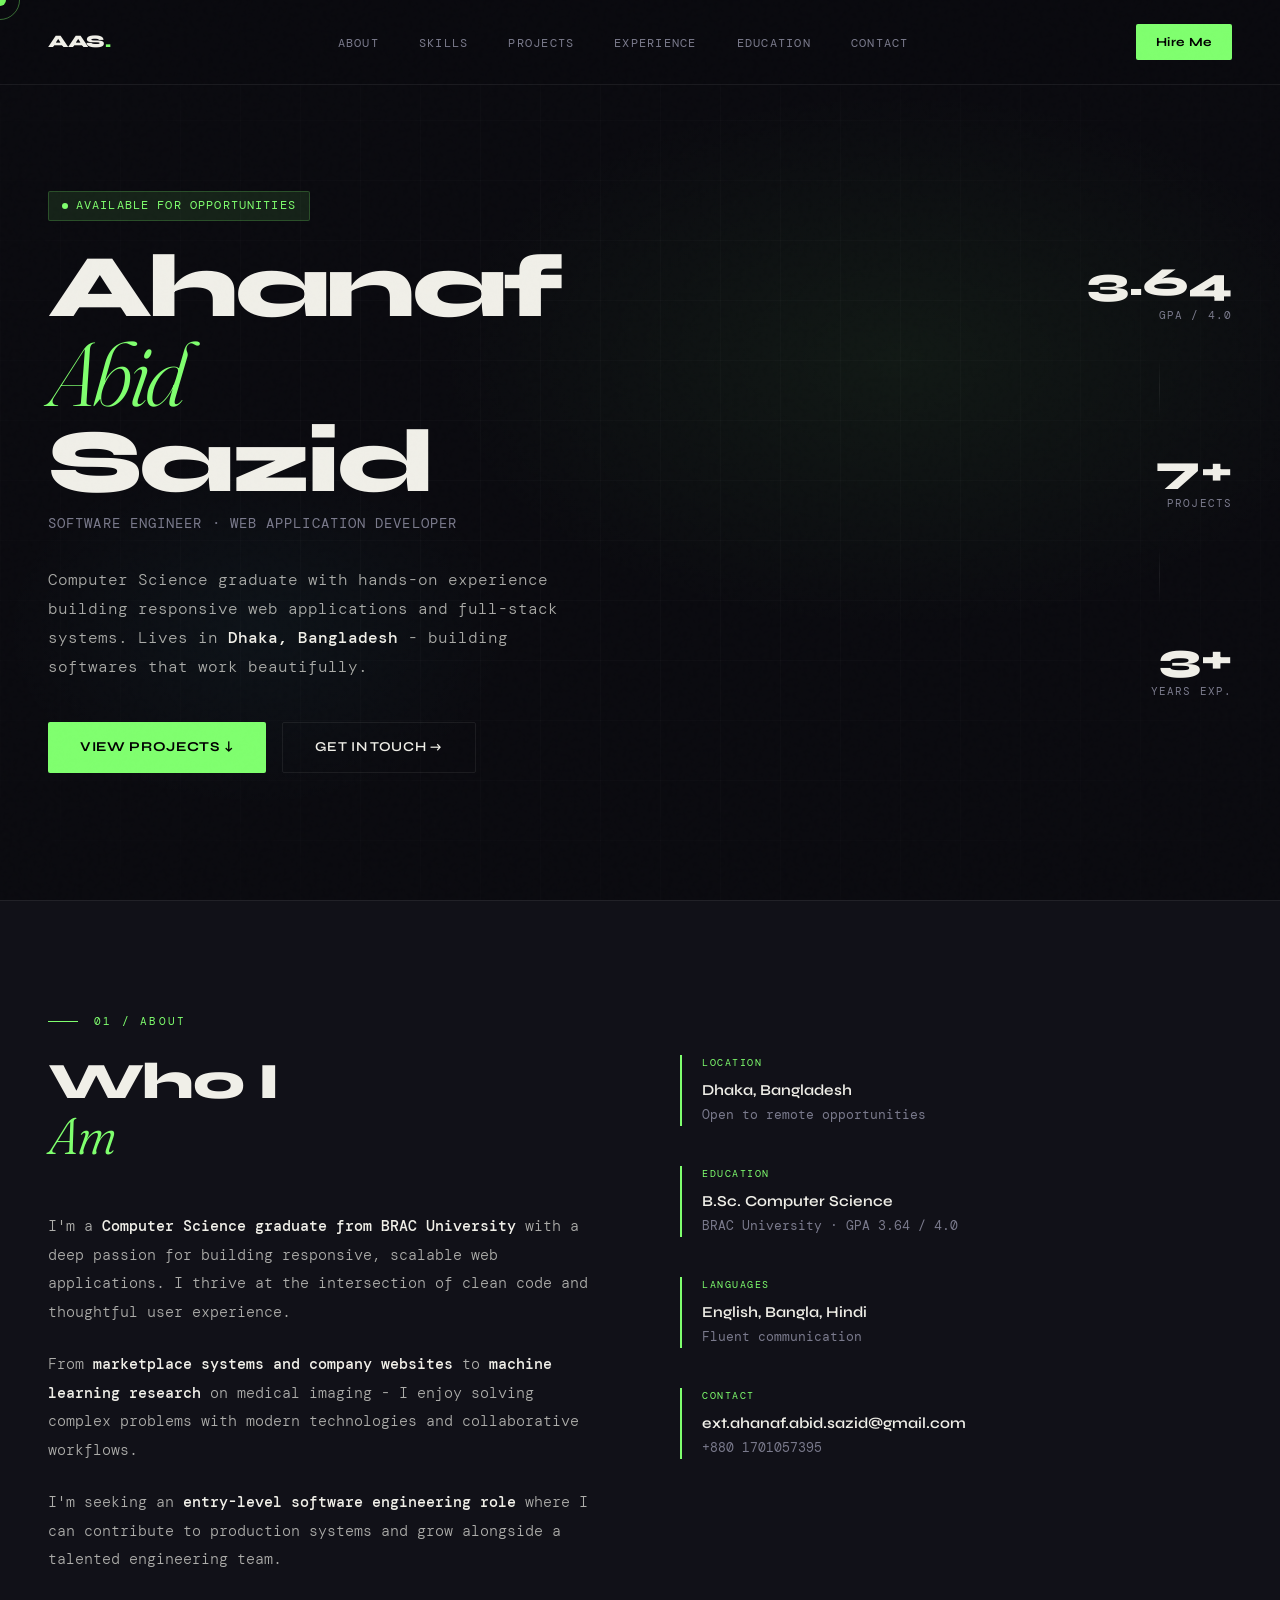
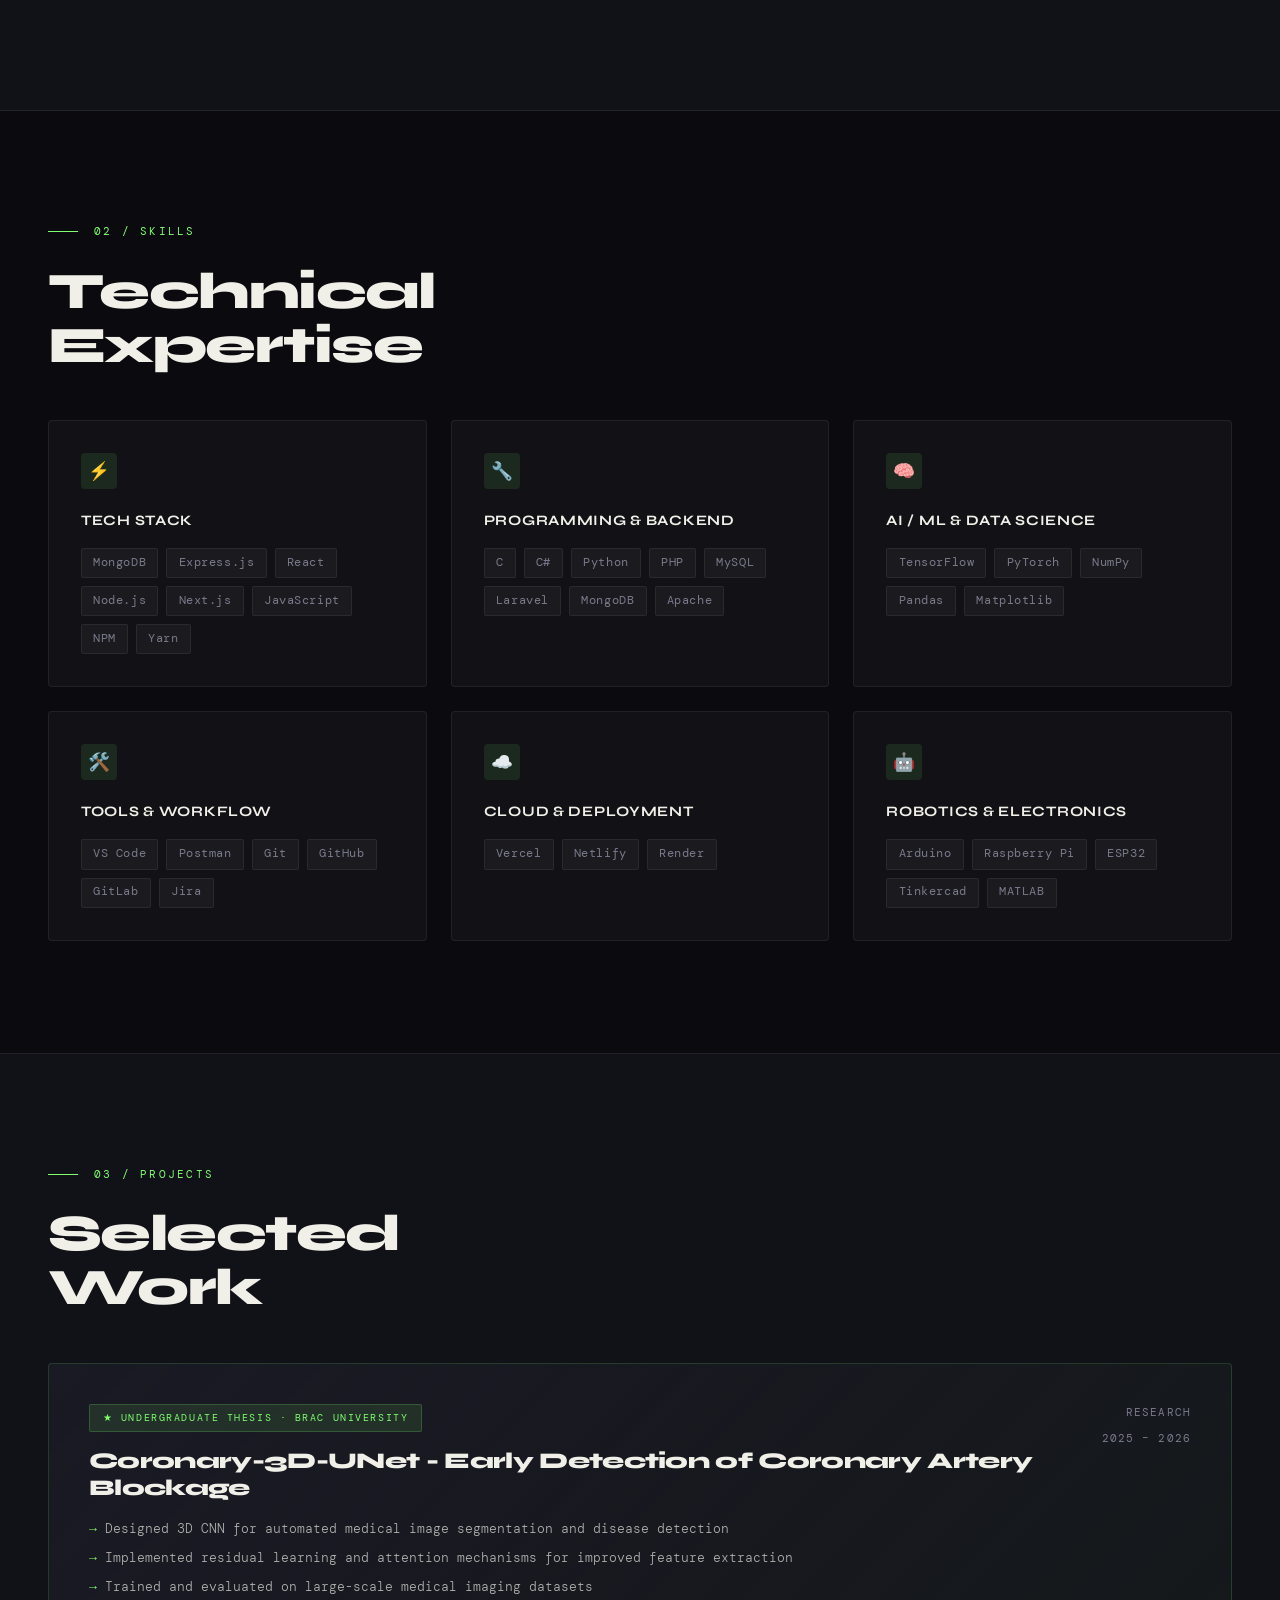
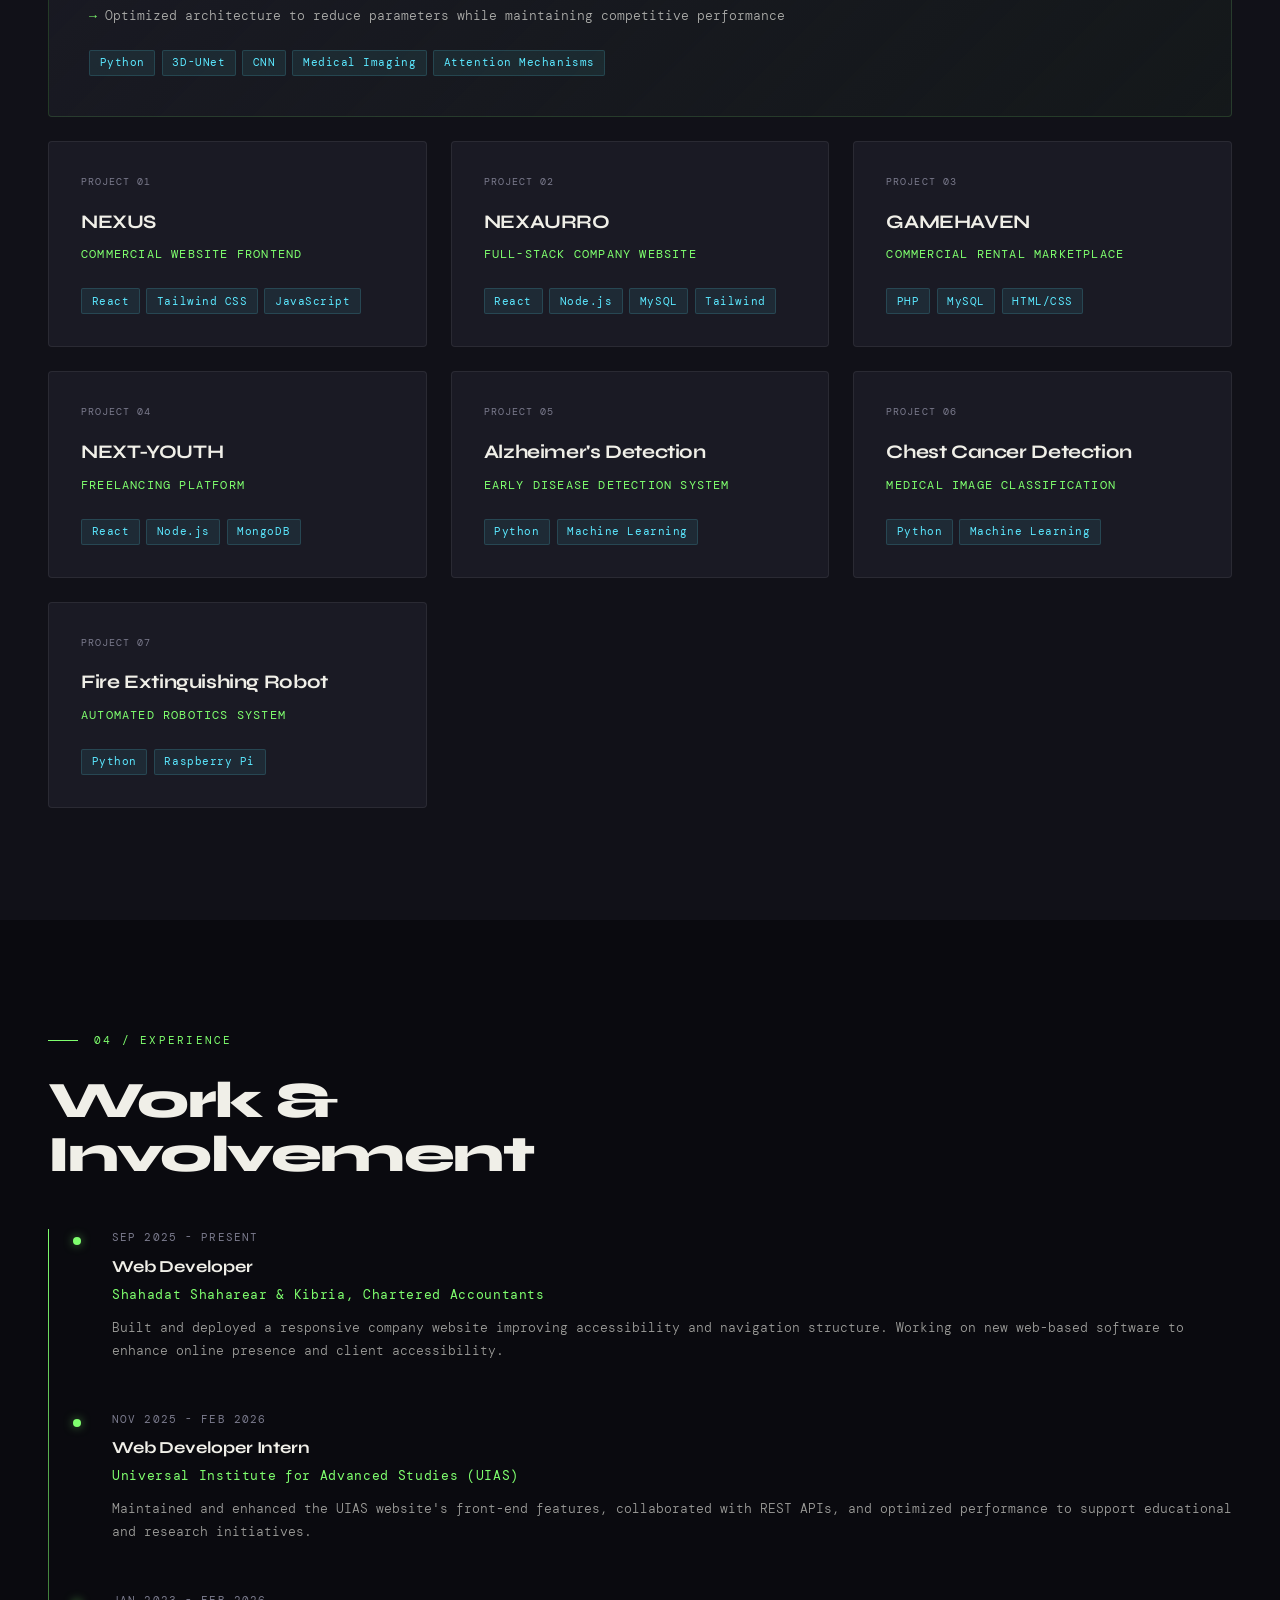
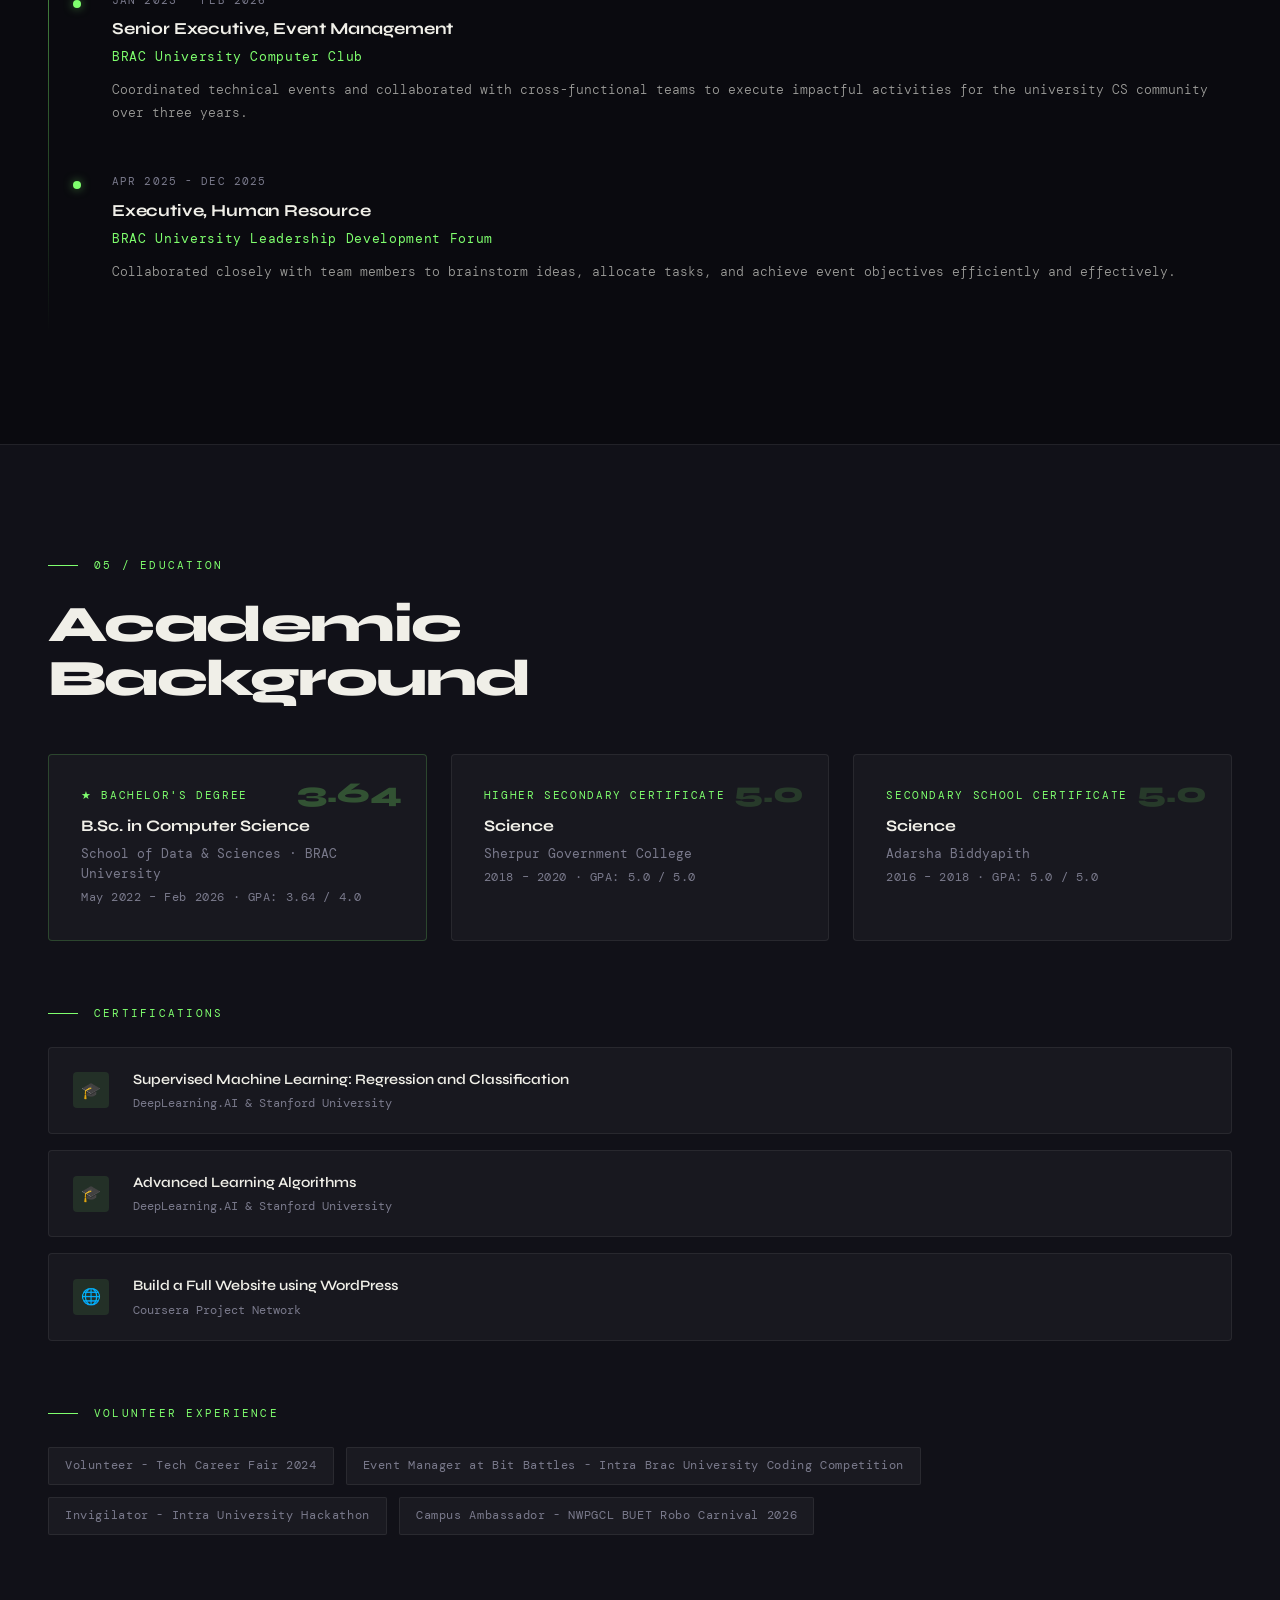
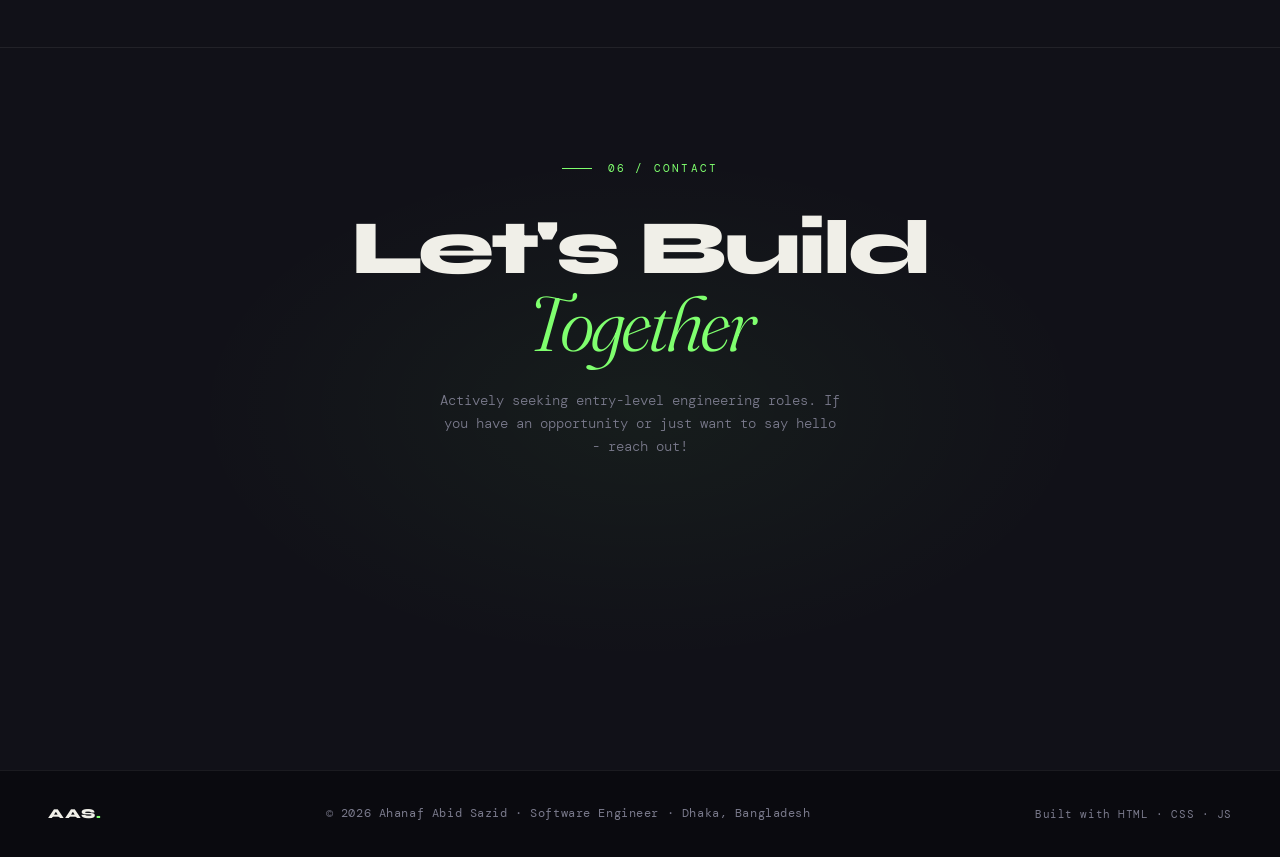
==== commit 0365bb6d: "Refactor code structure for improved readability and maintainability" ====
--- a/index.html
+++ b/index.html
@@ -422,7 +422,7 @@
       <a href="https://wa.me/8801706941756" target="_blank" rel="noopener noreferrer" class="contact-link">📞 Phone</a>
       <a href="https://www.linkedin.com/in/ahanaf-abid-sazid-702950235" target="_blank" rel="noopener noreferrer" class="contact-link">in LinkedIn</a>
       <a href="https://github.com/ahanafabid01" target="_blank" rel="noopener noreferrer" class="contact-link">⌥ GitHub</a>
-      <a href="#" class="contact-link">◎ Portfolio</a>
+      <a href="https://ahanafabid01.github.io/portfolio/" target="_blank" rel="noopener noreferrer" class="contact-link">◎ Portfolio</a>
     </div>
     <a href="mailto:ext.ahanaf.abid.sazid@gmail.com" class="btn-primary reveal" style="font-size:1rem;padding:1rem 2.5rem;">Send a Message →</a>
   </div>
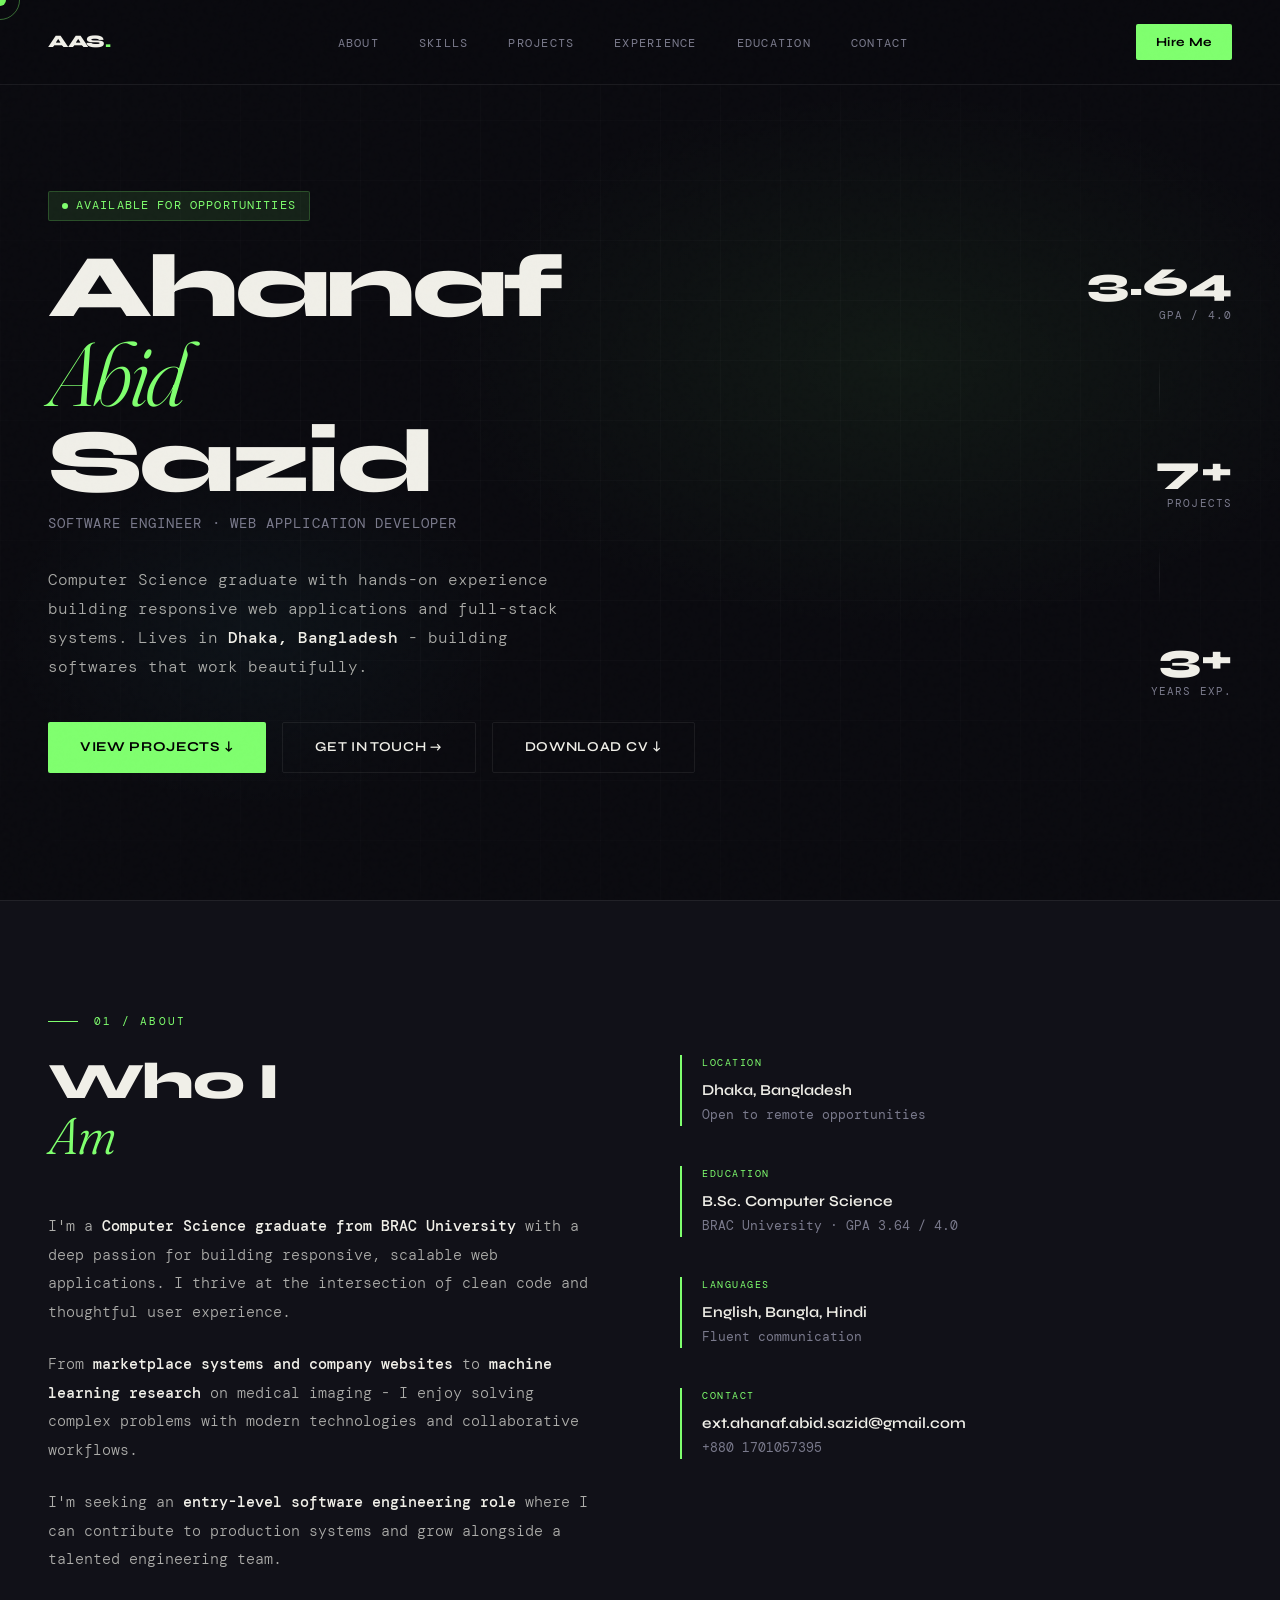
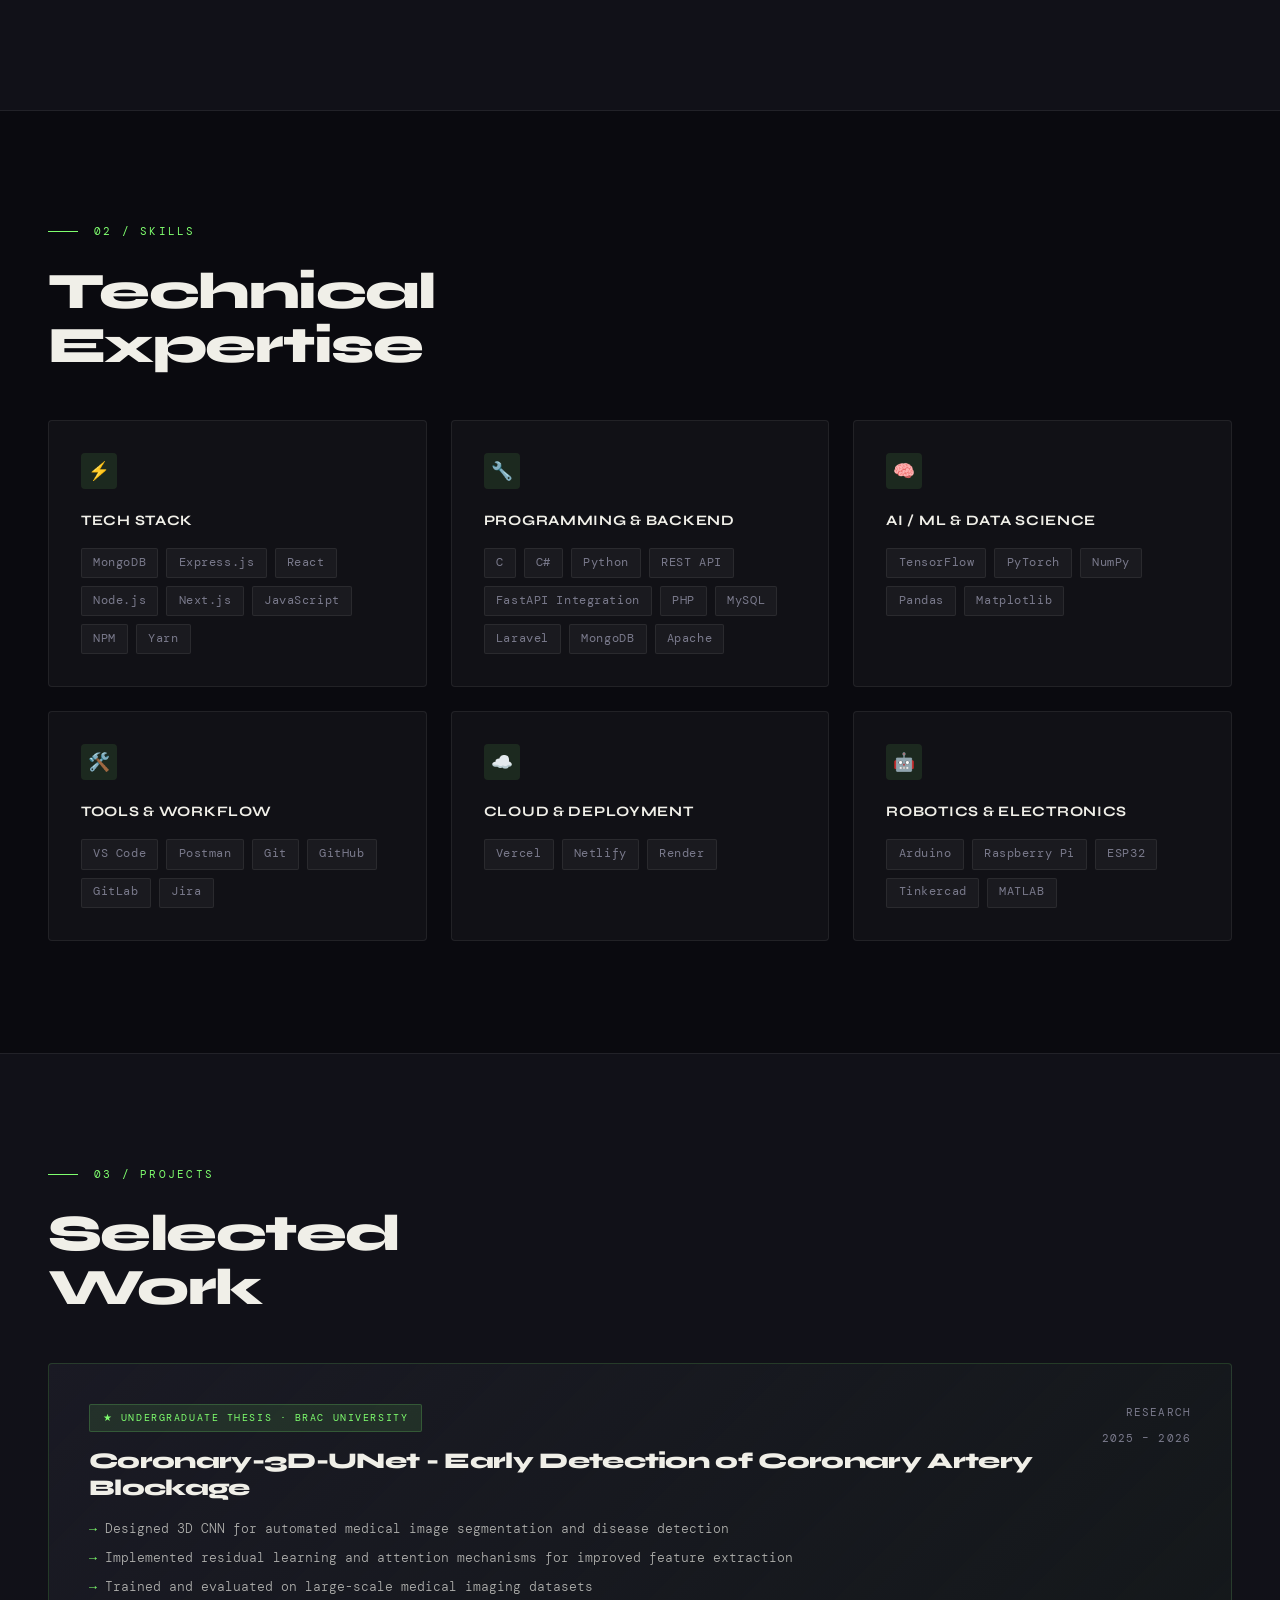
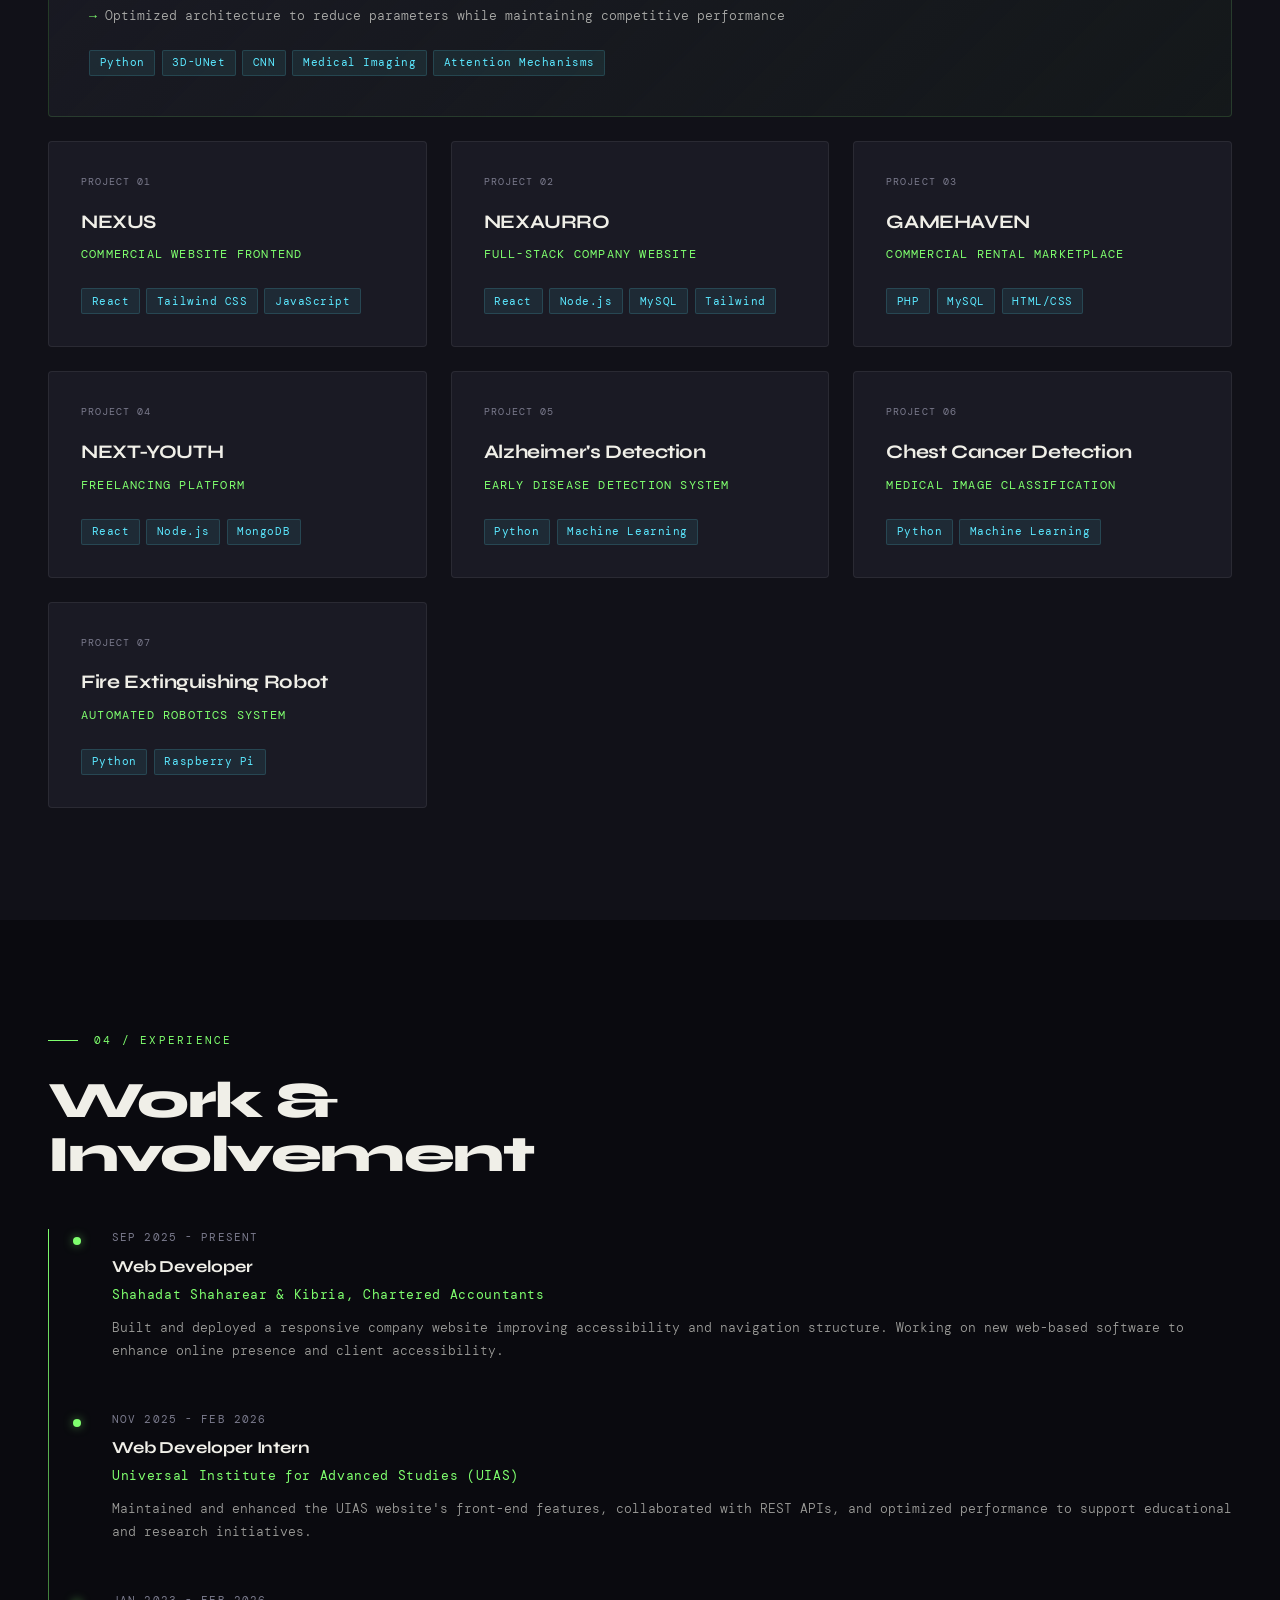
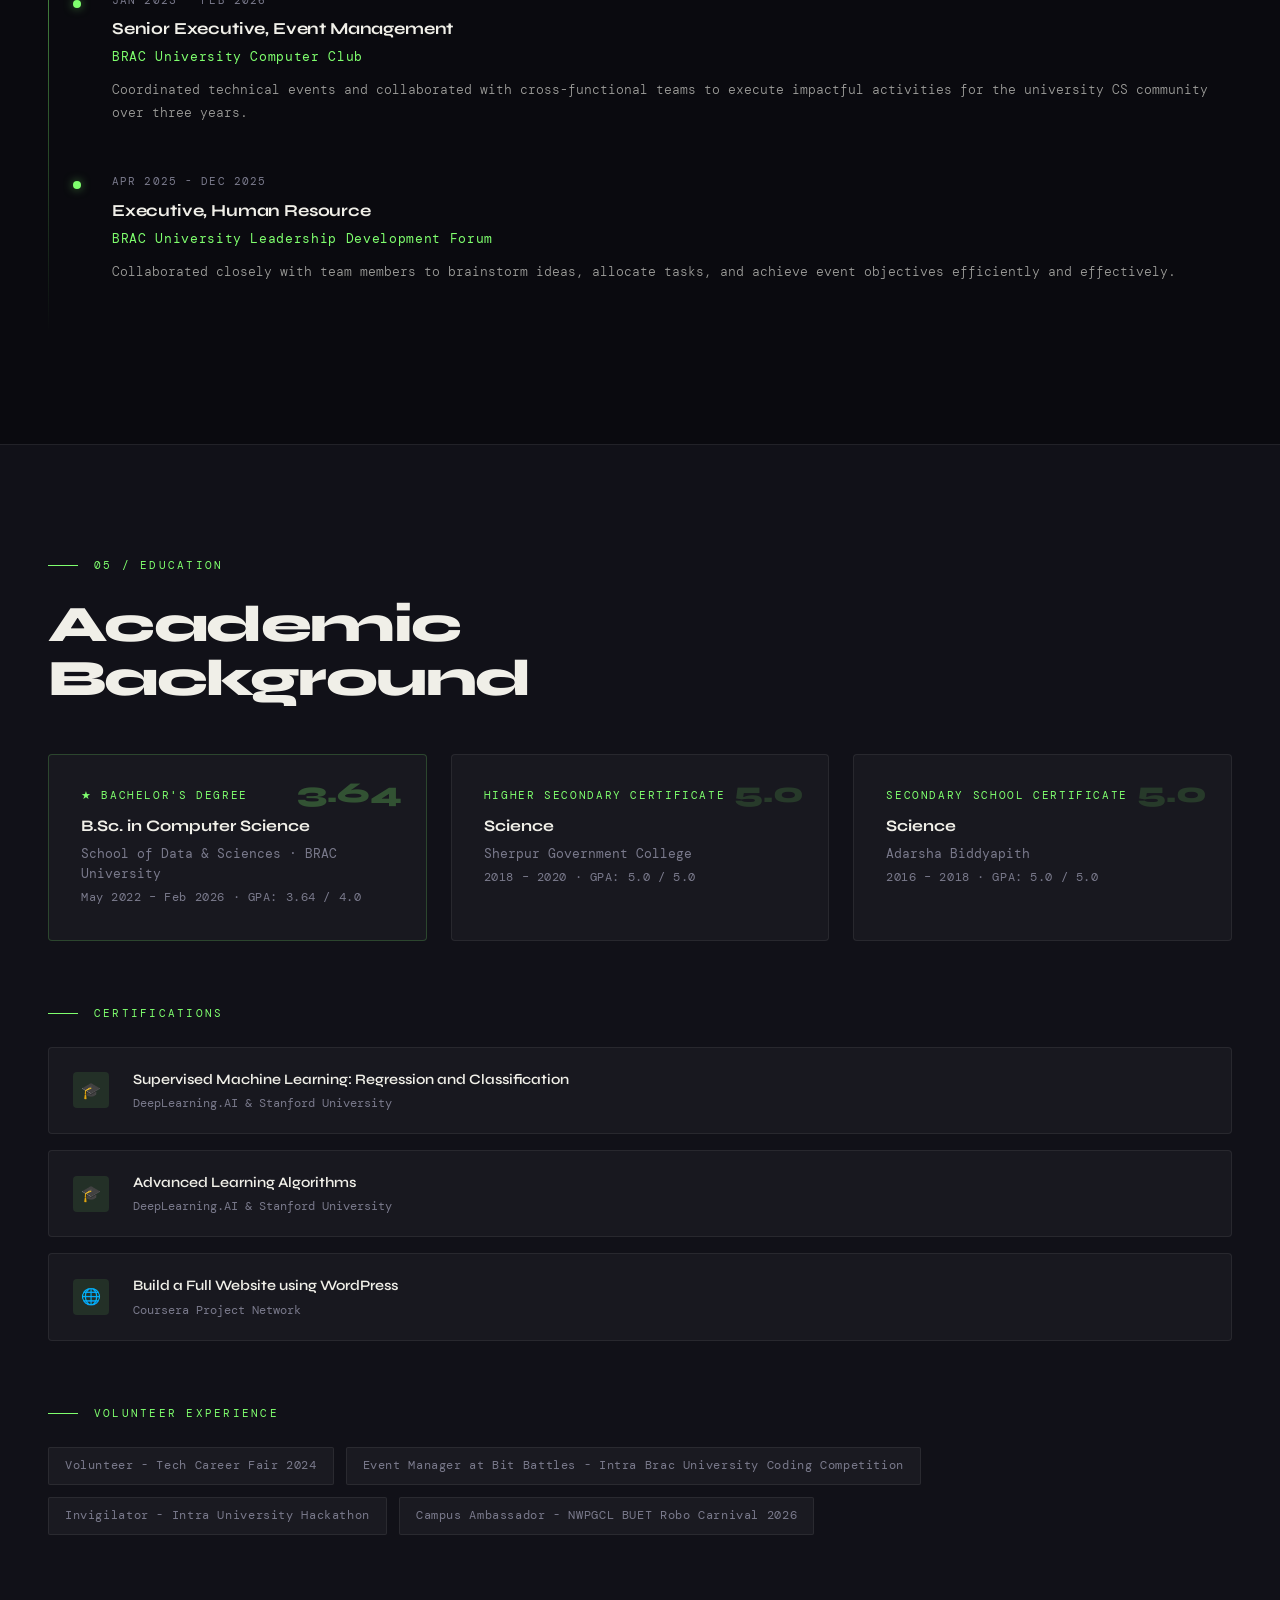
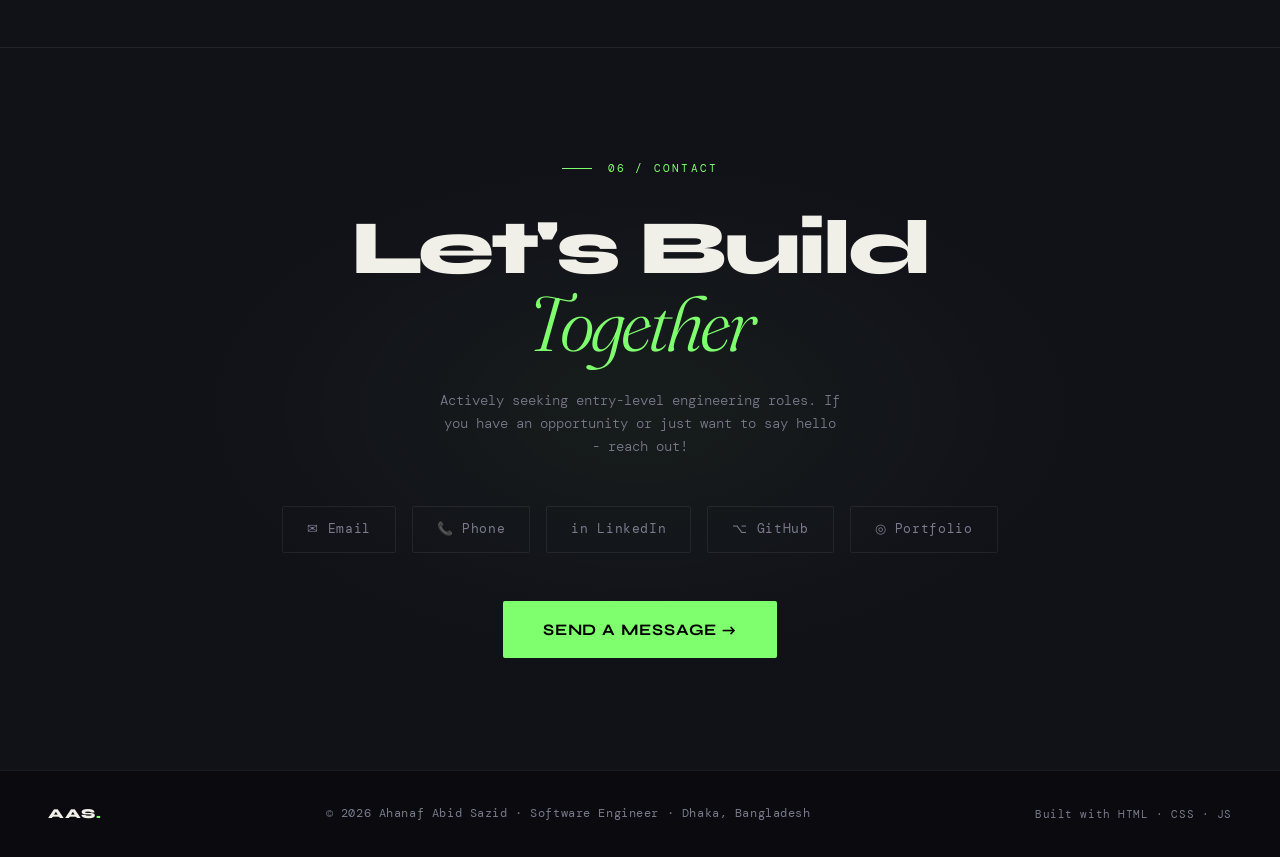
==== commit 16a0d4fe: "Add CV download link and update skills section with new technologies" ====
--- a/index.html
+++ b/index.html
@@ -43,6 +43,7 @@
       <div class="hero-actions">
         <a href="#projects" class="btn-primary">View Projects ↓</a>
         <a href="mailto:ext.ahanaf.abid.sazid@gmail.com" class="btn-ghost">Get In Touch →</a>
+        <a href="CV%20Resume.pdf" class="btn-ghost" download="Ahanaf_Abid_Sazid_CV.pdf">Download CV ↓</a>
       </div>
     </div>
     <div class="hero-stats">
@@ -128,6 +129,8 @@
           <span class="skill-tag">C</span>
           <span class="skill-tag">C#</span>
           <span class="skill-tag">Python</span>
+          <span class="skill-tag">REST API</span>
+          <span class="skill-tag">FastAPI Integration</span>
           <span class="skill-tag">PHP</span>
           <span class="skill-tag">MySQL</span>
           <span class="skill-tag">Laravel</span>
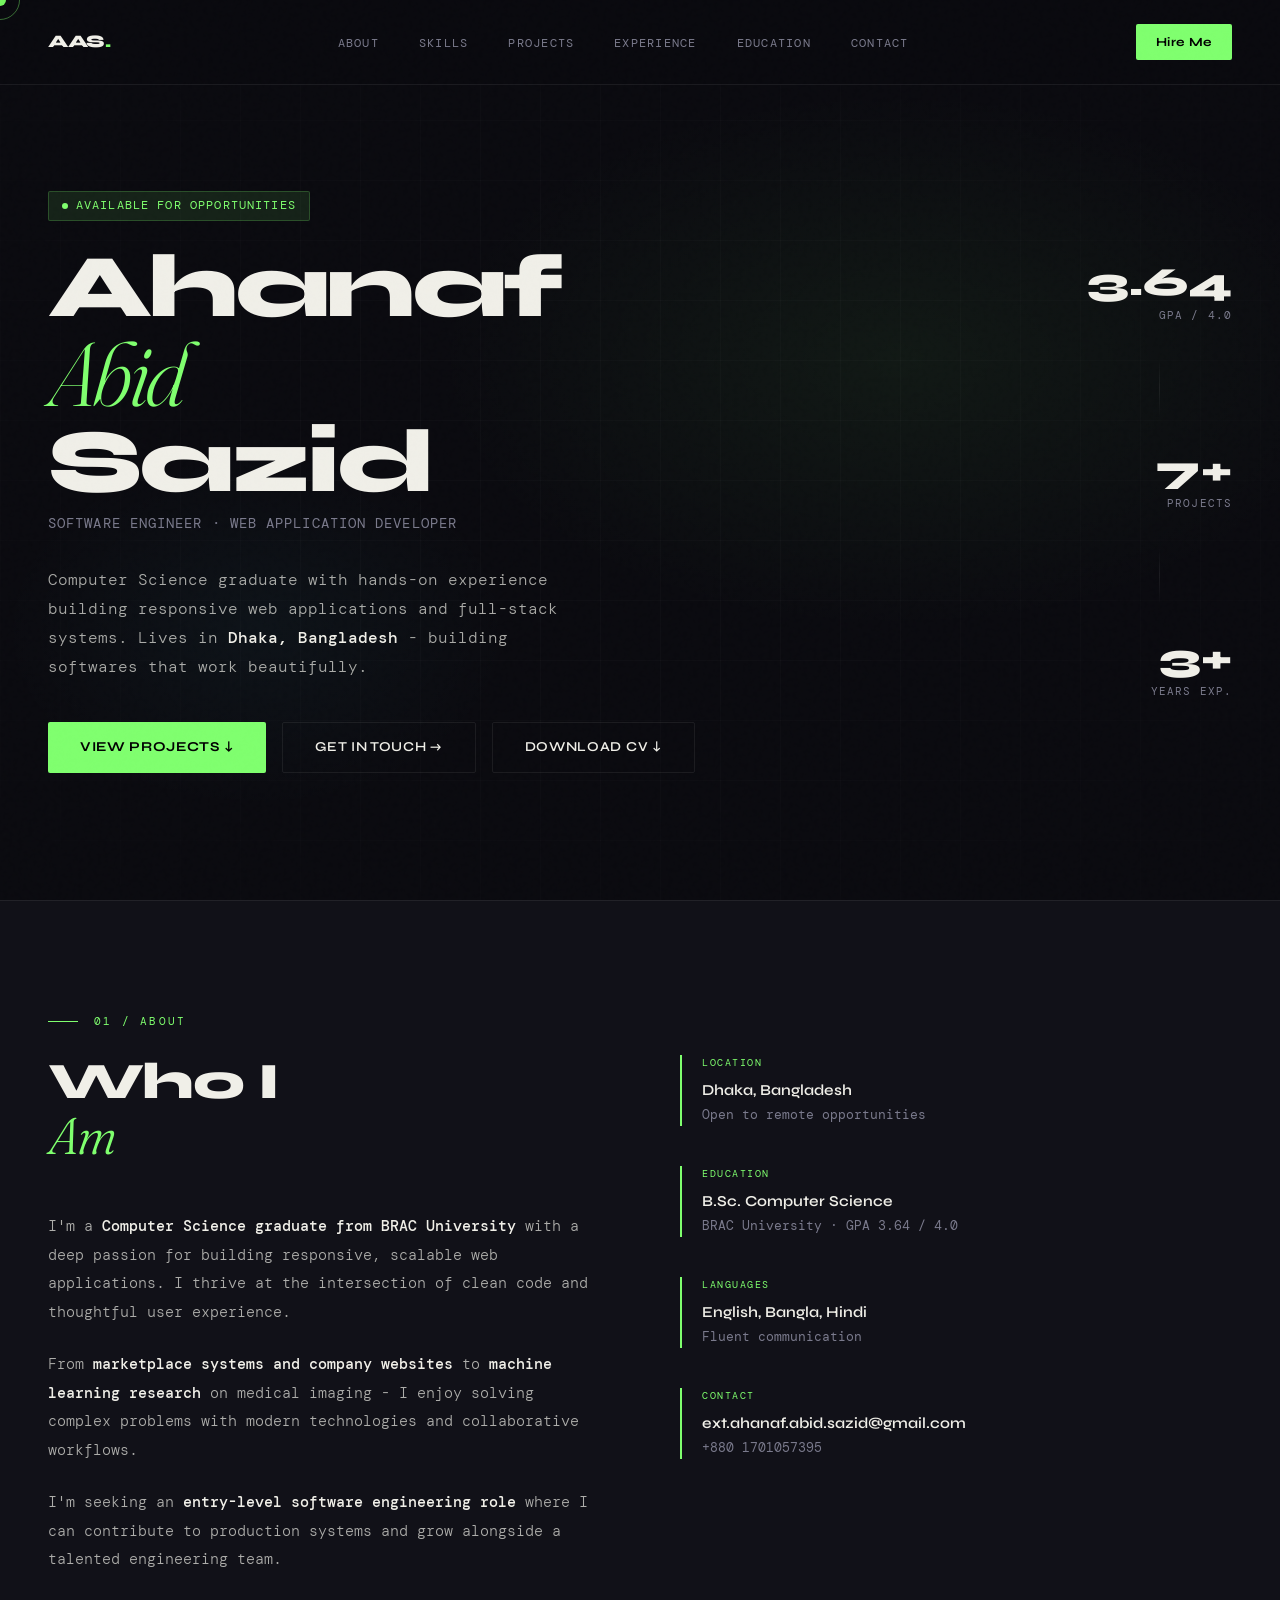
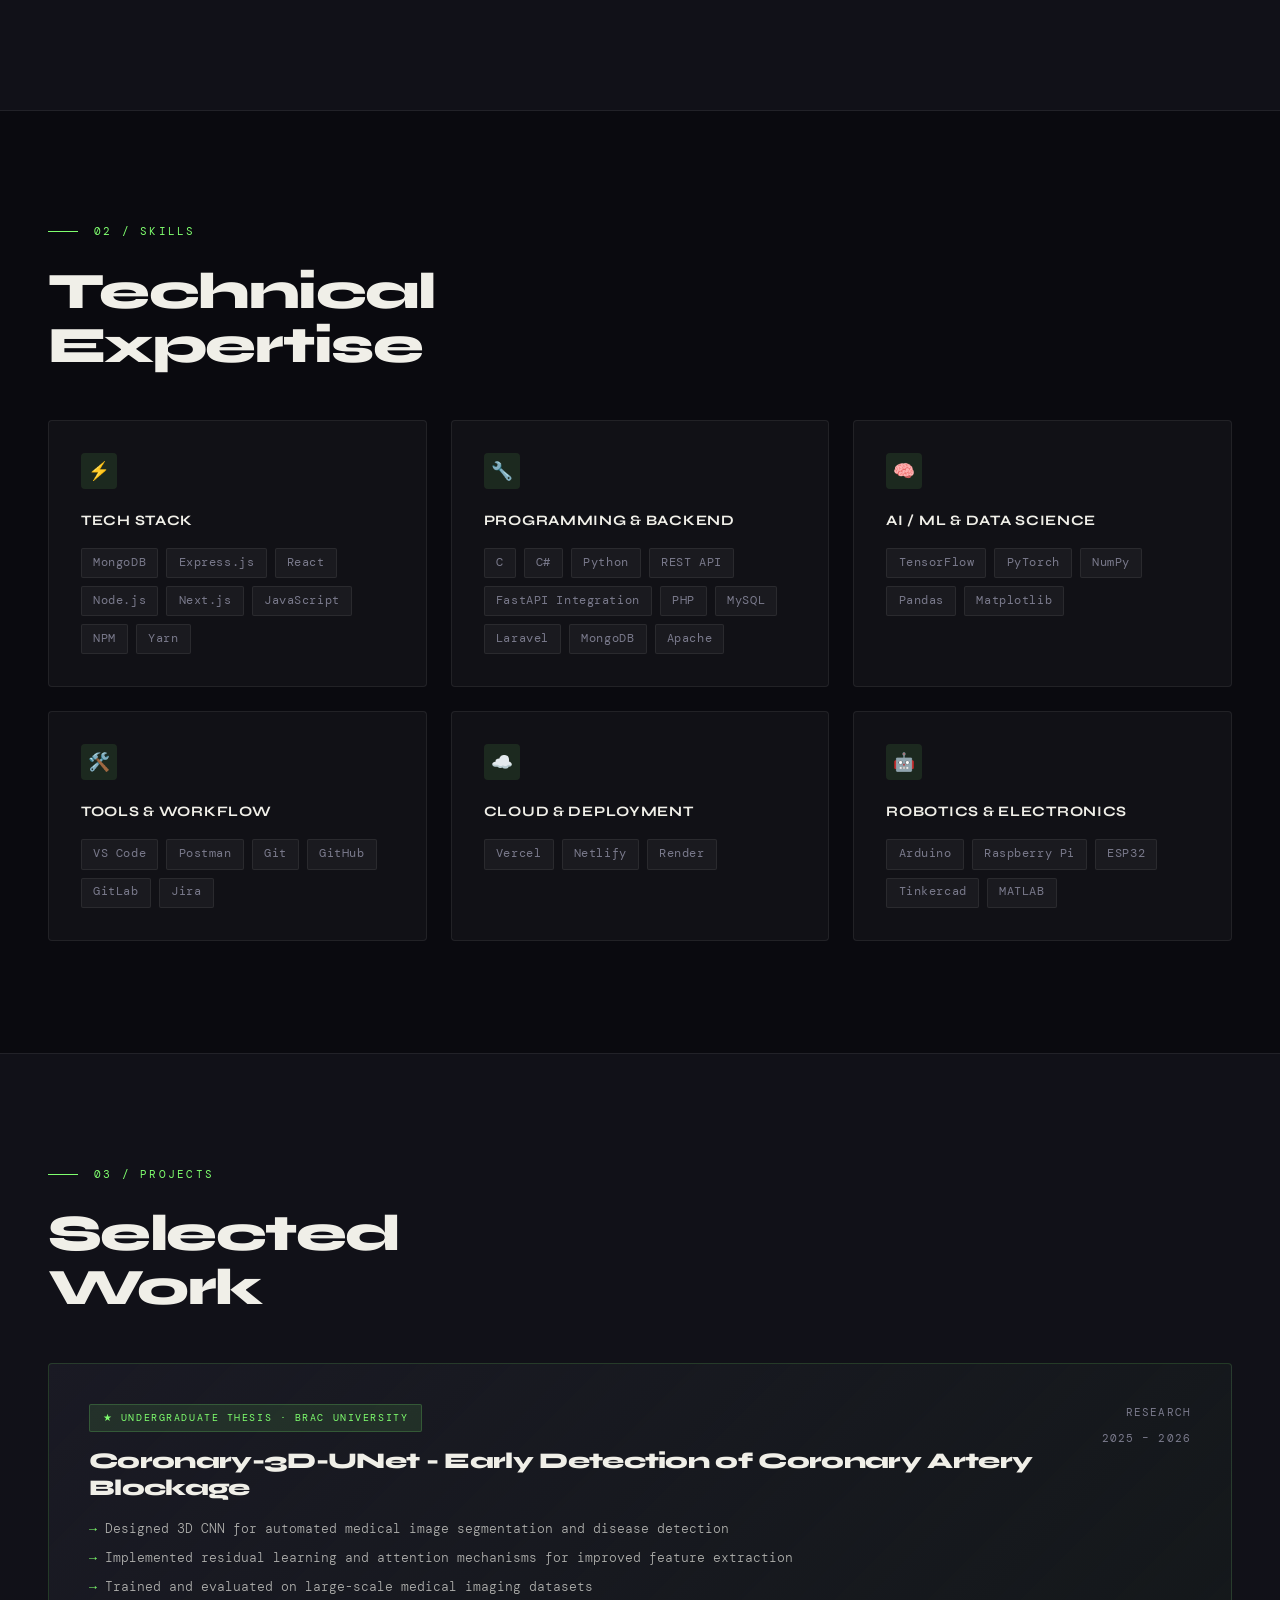
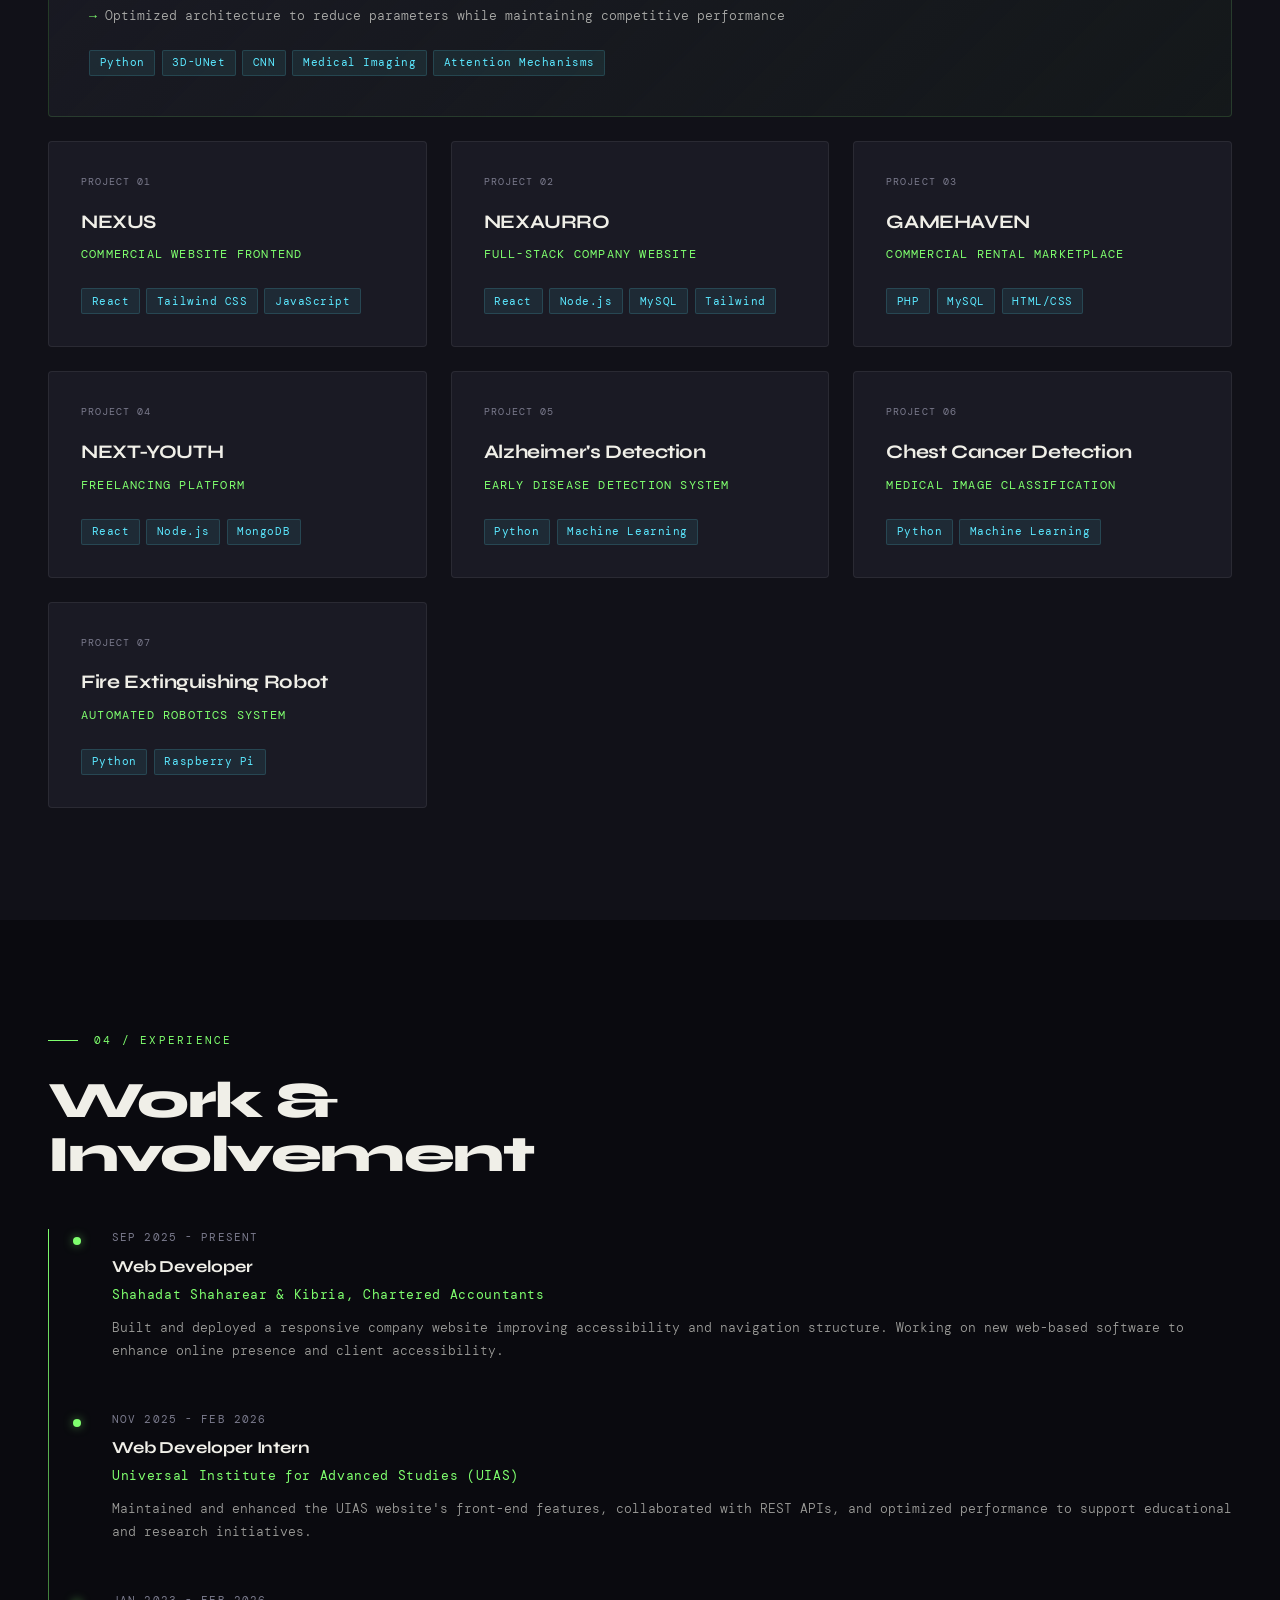
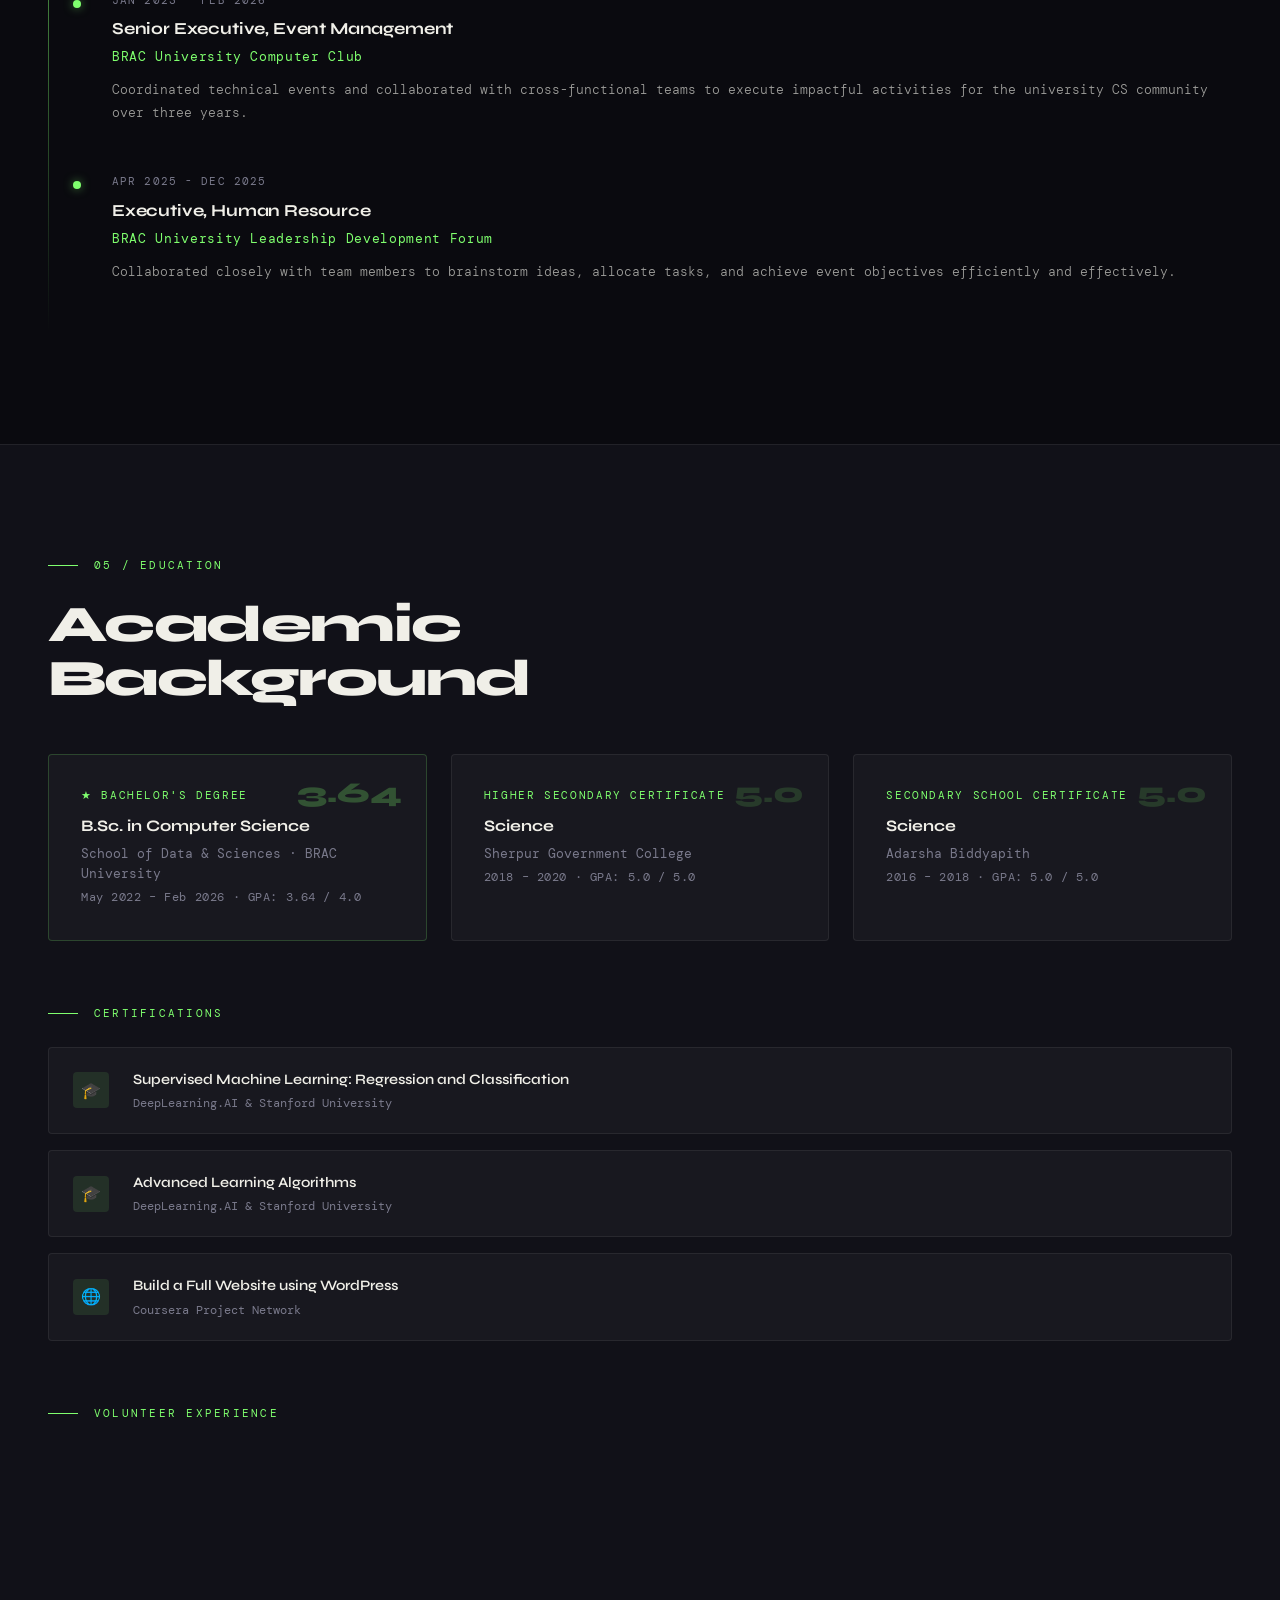
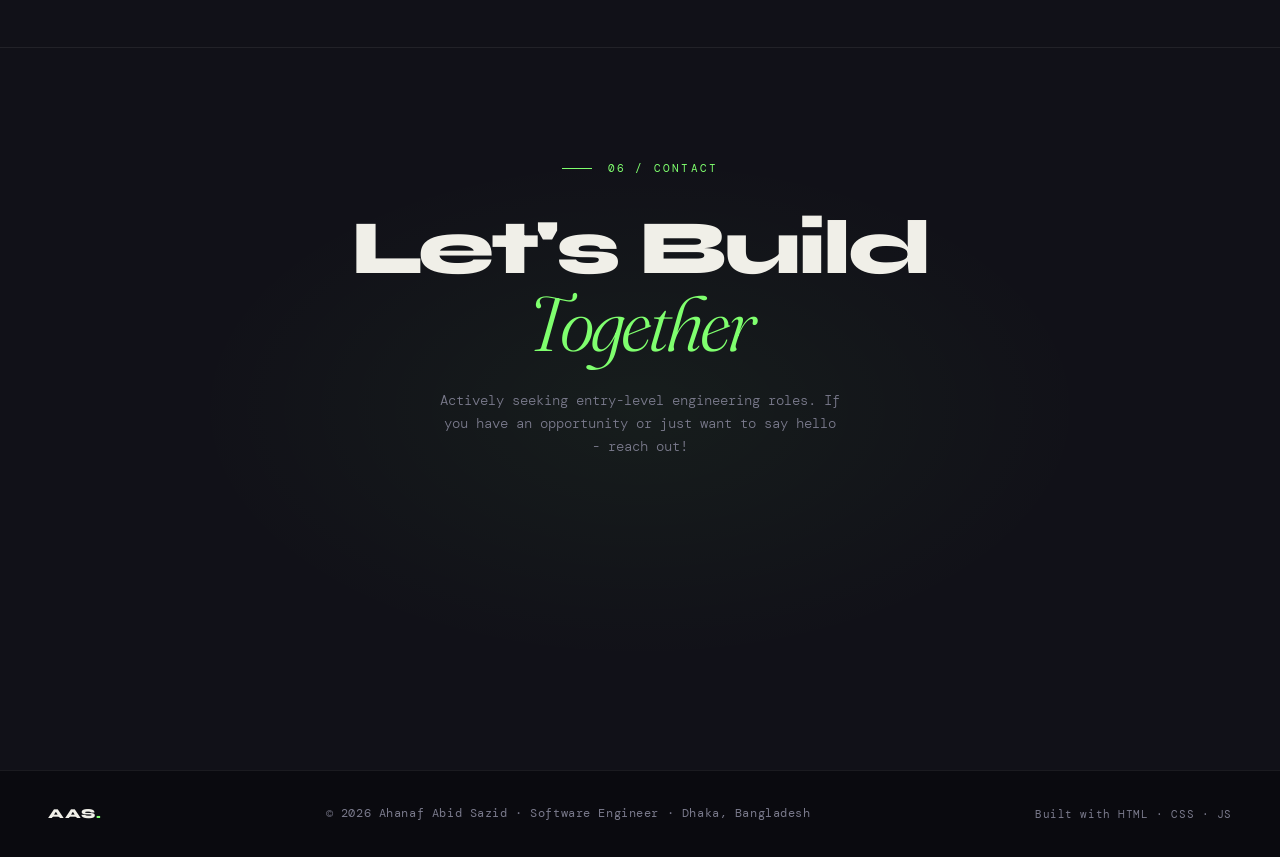
==== commit a15b1224: "Update contact links and enhance cursor behavior for mobile devices" ====
--- a/index.html
+++ b/index.html
@@ -422,7 +422,8 @@
     <p class="contact-sub reveal">Actively seeking entry-level engineering roles. If you have an opportunity or just want to say hello - reach out!</p>
     <div class="contact-links reveal">
       <a href="mailto:ext.ahanaf.abid.sazid@gmail.com" class="contact-link">✉ Email</a>
-      <a href="https://wa.me/8801706941756" target="_blank" rel="noopener noreferrer" class="contact-link">📞 Phone</a>
+      <a href="https://wa.me/8801706941756" target="_blank" rel="noopener noreferrer" class="contact-link">💬 WhatsApp</a>
+      <a href="tel:+8801701057395" class="contact-link">📞 Phone</a>
       <a href="https://www.linkedin.com/in/ahanaf-abid-sazid-702950235" target="_blank" rel="noopener noreferrer" class="contact-link">in LinkedIn</a>
       <a href="https://github.com/ahanafabid01" target="_blank" rel="noopener noreferrer" class="contact-link">⌥ GitHub</a>
       <a href="https://ahanafabid01.github.io/portfolio/" target="_blank" rel="noopener noreferrer" class="contact-link">◎ Portfolio</a>
--- a/style.css
+++ b/style.css
@@ -519,6 +519,12 @@
 
   .hamburger { display: none; flex-direction: column; gap: 5px; cursor: none; background: none; border: none; padding: 4px; }
   .hamburger span { display: block; width: 24px; height: 1px; background: var(--text); transition: all 0.3s; }
+
+  @media (max-width: 1024px), (hover: none), (pointer: coarse) {
+    body { cursor: auto; }
+    .cursor, .cursor-ring { display: none; }
+    a, button, .project-card, .nav-links a, .nav-cta, .btn-primary, .btn-ghost, .contact-link, .hamburger { cursor: pointer; }
+  }
 
   @media (max-width: 900px) {
     nav { padding: 1.25rem 1.5rem; }
@@ -542,4 +548,4 @@
     .hero-name { font-size: 2.5rem; }
     .contact-big { font-size: 2.2rem; }
     .edu-grid { grid-template-columns: 1fr; }
-  }+  }
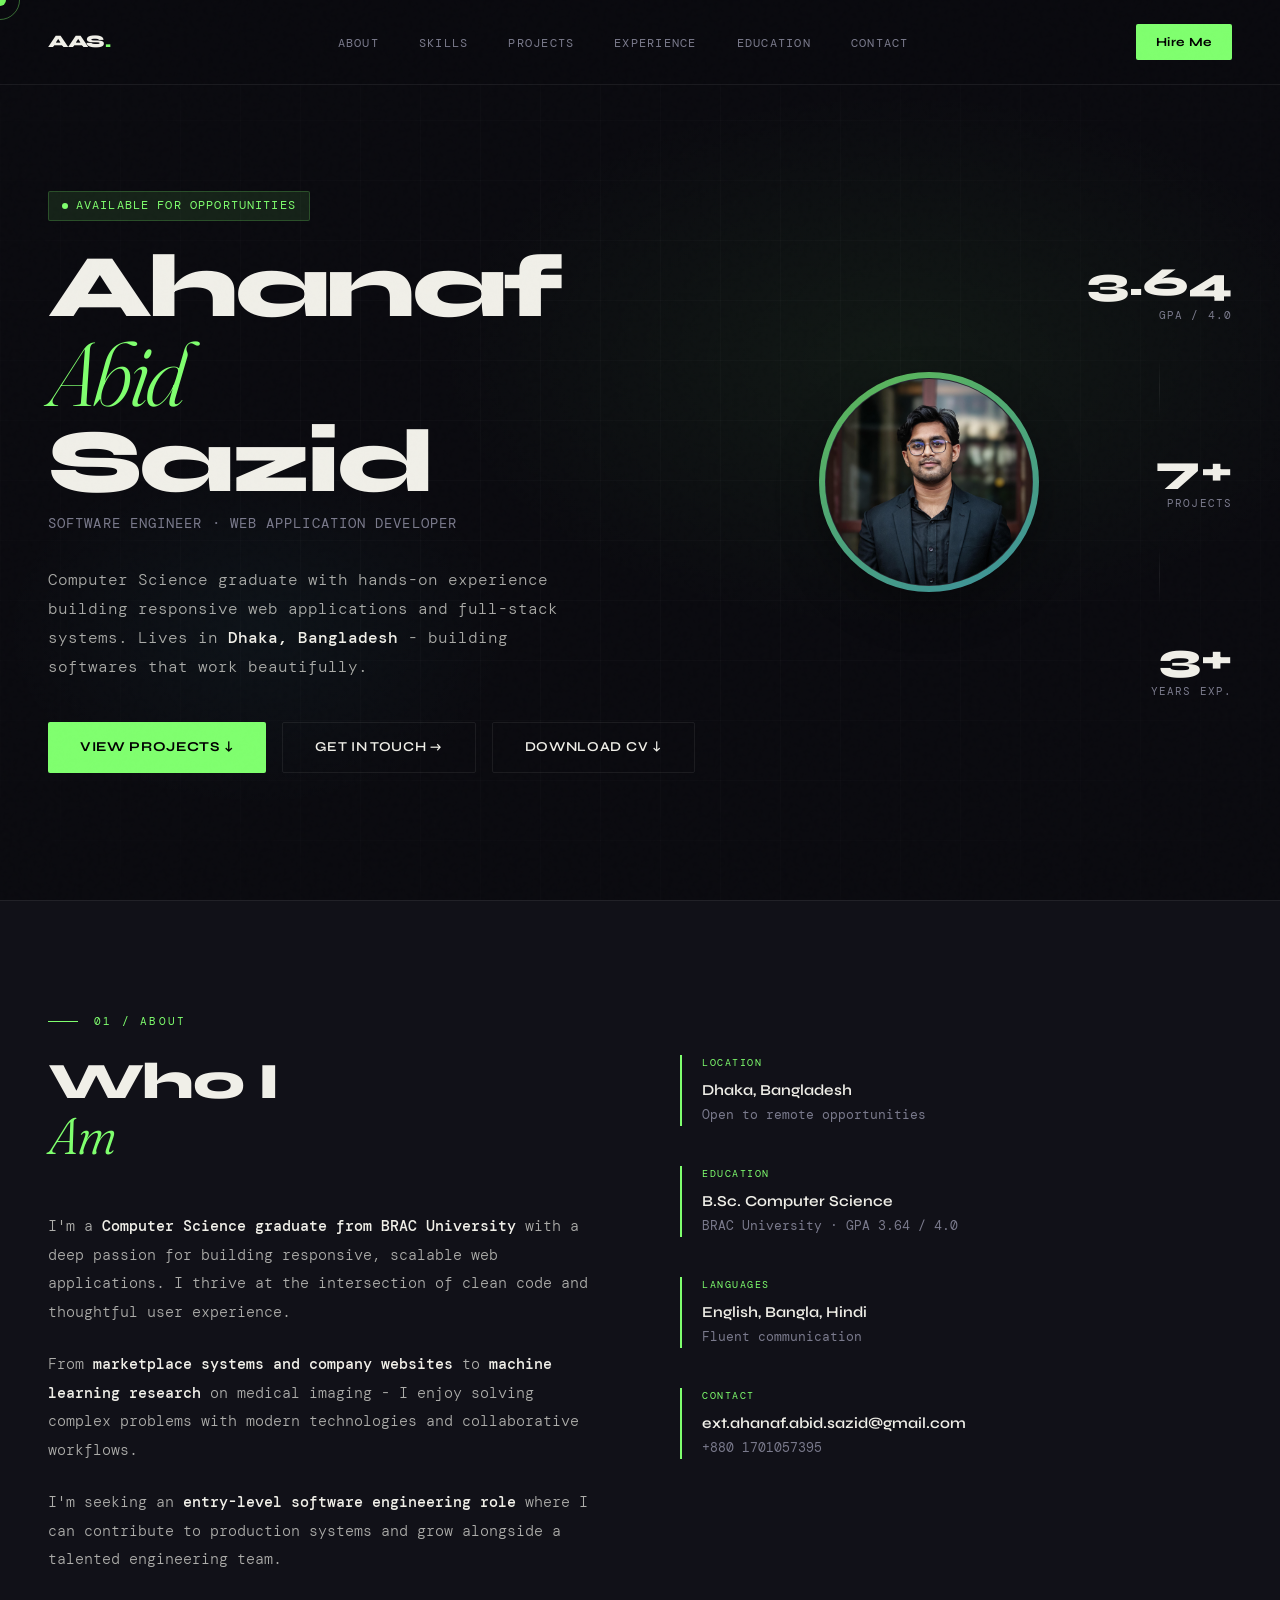
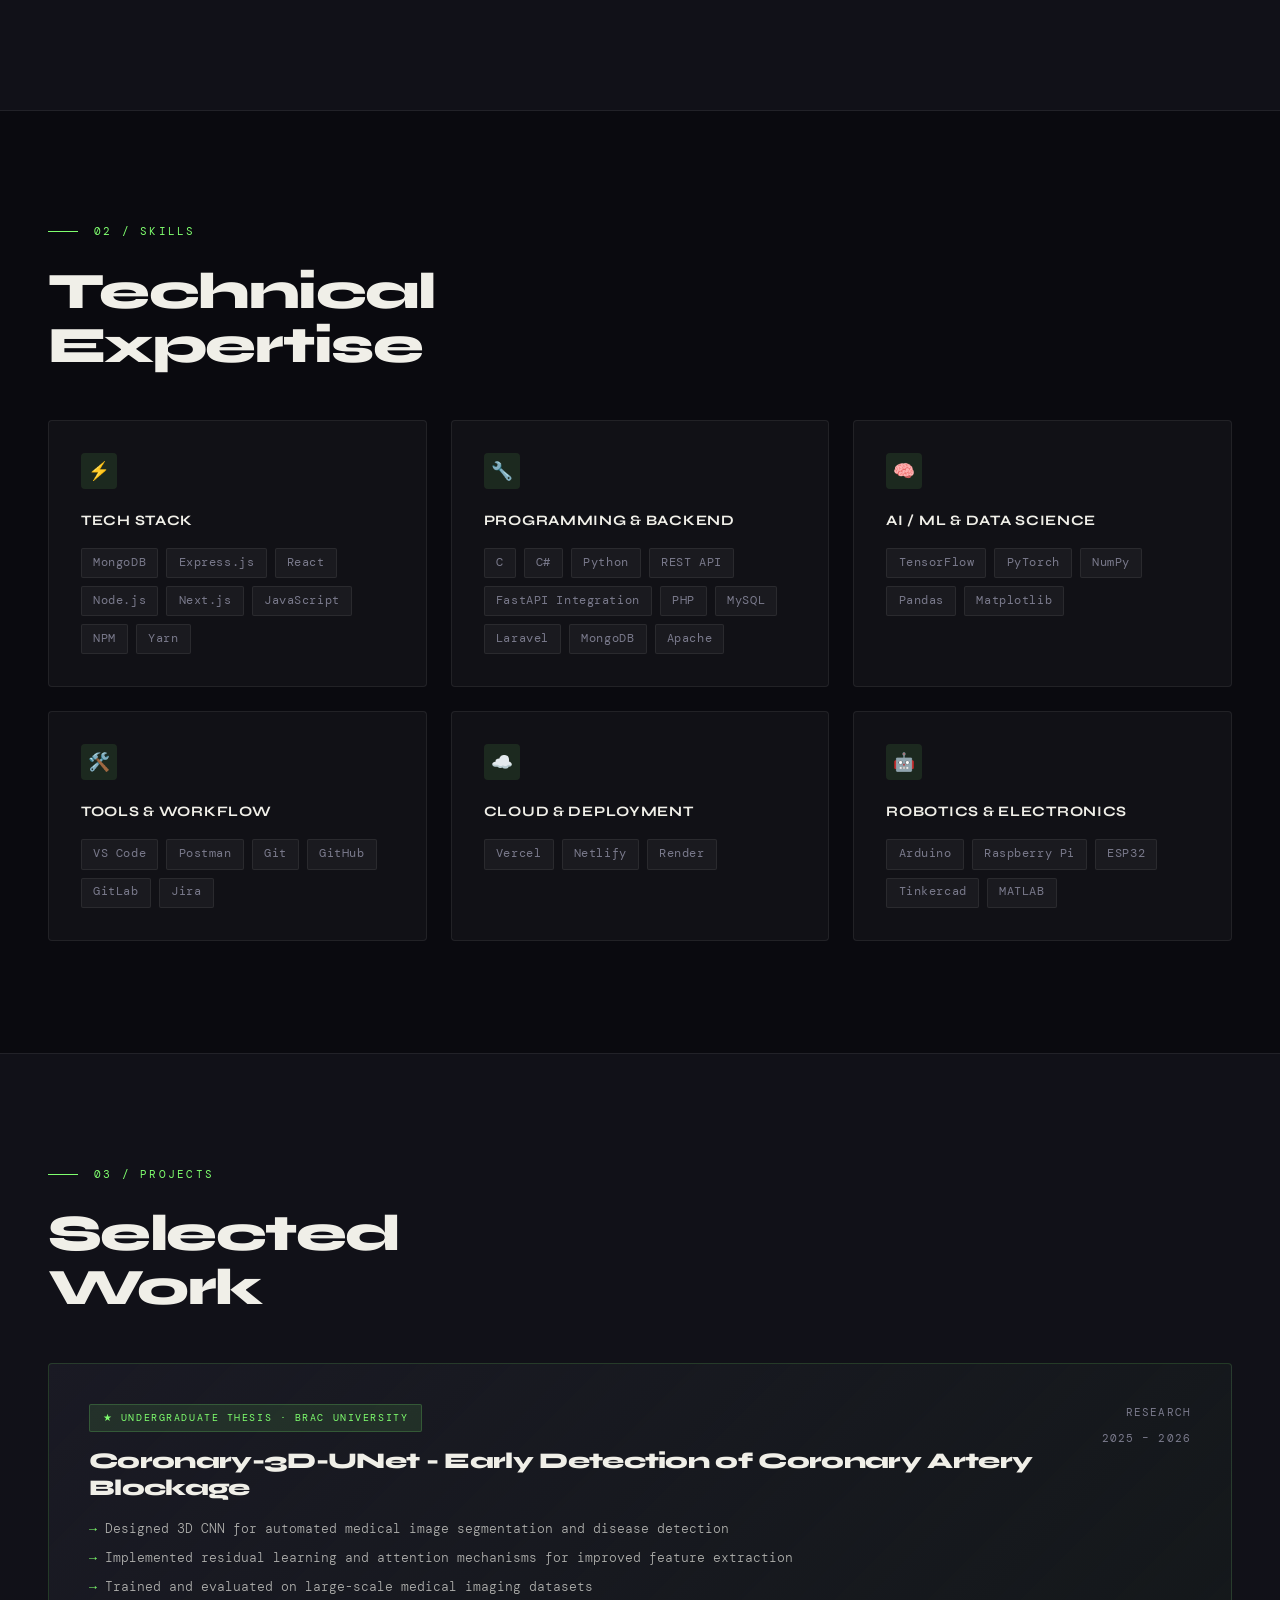
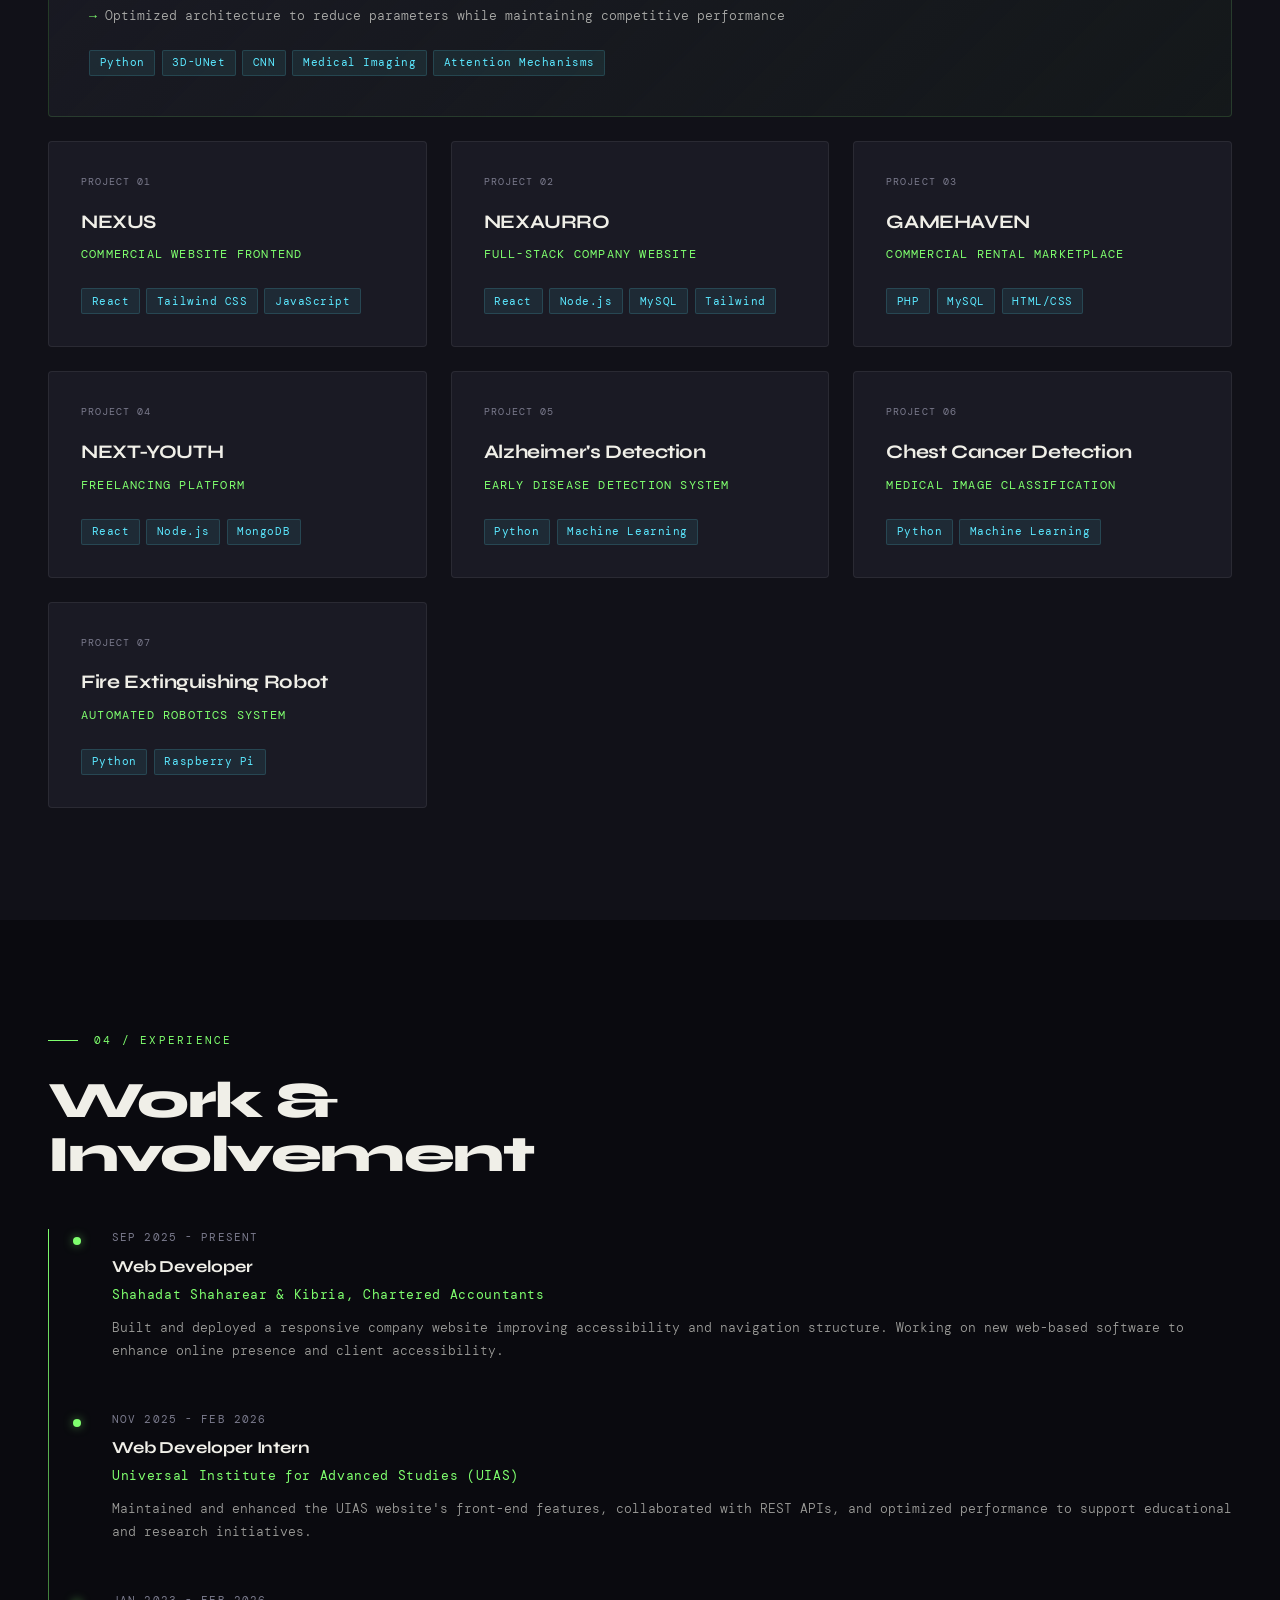
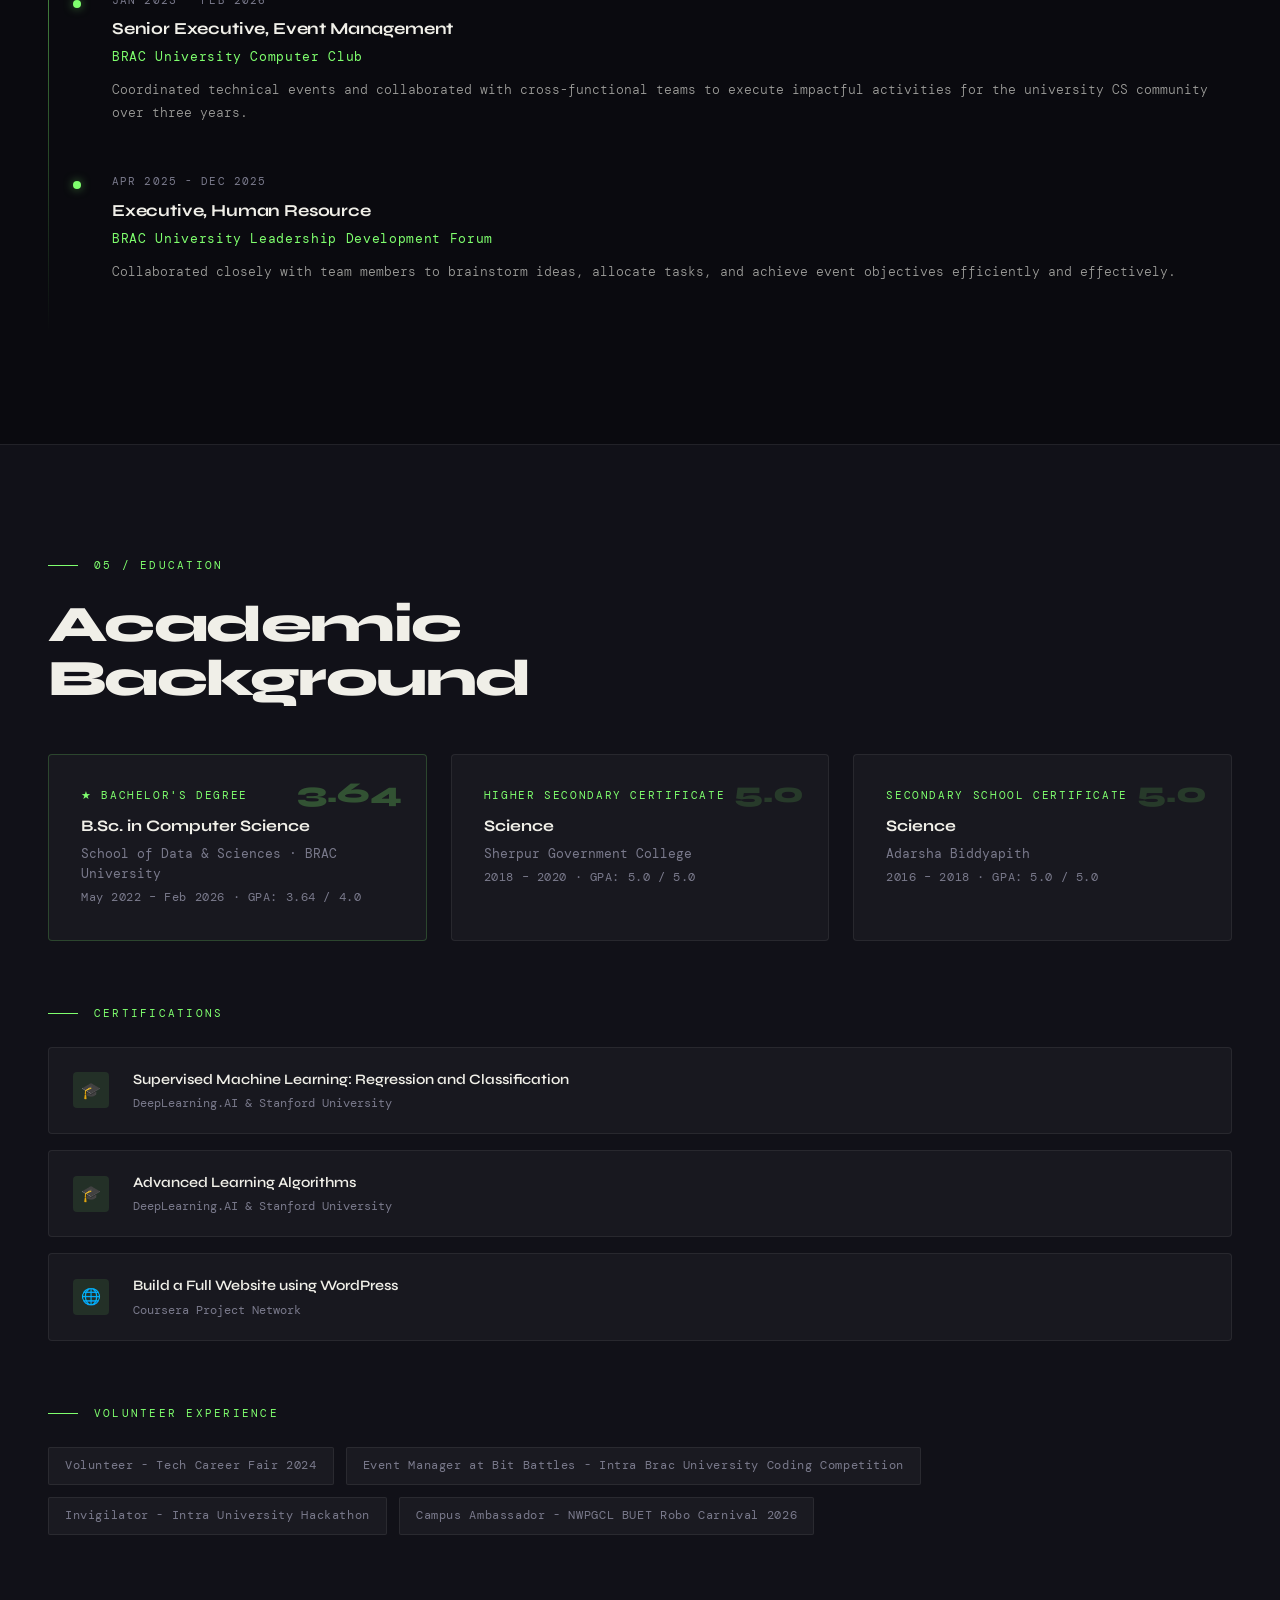
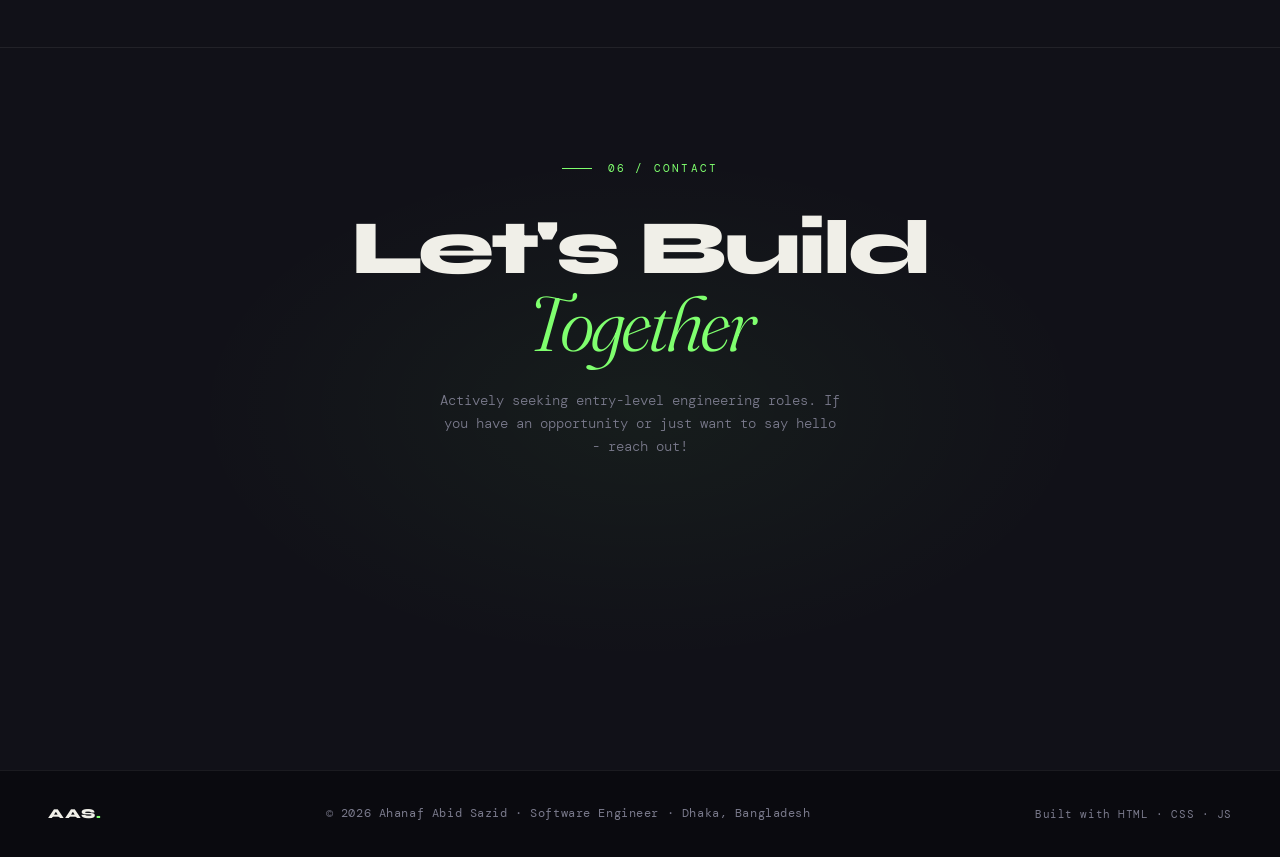
==== commit dae72702: "Add profile placeholder SVG asset for user profiles" ====
--- a/index.html
+++ b/index.html
@@ -46,6 +46,9 @@
         <a href="CV%20Resume.pdf" class="btn-ghost" download="Ahanaf_Abid_Sazid_CV.pdf">Download CV ↓</a>
       </div>
     </div>
+    <figure class="hero-profile">
+      <img src="assets/AhanafAbidSazid.jpg" alt="Profile photo of Ahanaf Abid Sazid" width="320" height="320" loading="eager" decoding="async">
+    </figure>
     <div class="hero-stats">
       <div class="stat-item">
         <span class="stat-num">3.64</span>
--- a/style.css
+++ b/style.css
@@ -160,9 +160,43 @@
     position: relative;
     z-index: 1;
     display: grid;
-    grid-template-columns: 1fr auto;
-    gap: 4rem;
-    align-items: center;
+    grid-template-columns: minmax(0, 1fr) clamp(160px, 18vw, 220px) auto;
+    gap: 3rem;
+    align-items: center;
+  }
+
+  .hero-left { min-width: 0; }
+
+  .hero-profile {
+    width: clamp(160px, 18vw, 220px);
+    aspect-ratio: 1 / 1;
+    padding: 0.35rem;
+    border-radius: 50%;
+    position: relative;
+    overflow: hidden;
+    background: linear-gradient(150deg, rgba(127,255,110,0.7), rgba(91,232,255,0.6));
+    box-shadow: 0 18px 42px rgba(0,0,0,0.35);
+    opacity: 0;
+    animation: fadeUp 0.7s 0.9s forwards;
+  }
+
+  .hero-profile::after {
+    content: '';
+    position: absolute;
+    inset: -10px;
+    border-radius: 50%;
+    border: 1px solid rgba(127,255,110,0.25);
+    pointer-events: none;
+  }
+
+  .hero-profile img {
+    display: block;
+    width: 100%;
+    height: 100%;
+    object-fit: cover;
+    border-radius: 50%;
+    border: 1px solid rgba(255,255,255,0.08);
+    background: linear-gradient(160deg, #1a1a24 0%, #0f1017 100%);
   }
 
   .hero-tag {
@@ -533,6 +567,8 @@
     .nav-links.open { display: flex; flex-direction: column; position: fixed; top: 60px; left: 0; right: 0; background: var(--surface); border-bottom: 1px solid var(--border); padding: 2rem 1.5rem; gap: 1.5rem; }
     .hero { padding: 6rem 1.5rem 3rem; }
     .hero-content { grid-template-columns: 1fr; }
+    .hero-profile { order: -1; }
+    .hero-profile { width: min(220px, 70vw); justify-self: center; }
     .hero-stats { flex-direction: row; justify-content: space-around; }
     .stat-item { text-align: center; }
     .stat-divider { display: none; }
@@ -546,6 +582,7 @@
   @media (max-width: 600px) {
     .projects-grid { grid-template-columns: 1fr; }
     .hero-name { font-size: 2.5rem; }
+    .hero-profile { width: min(190px, 75vw); }
     .contact-big { font-size: 2.2rem; }
     .edu-grid { grid-template-columns: 1fr; }
   }
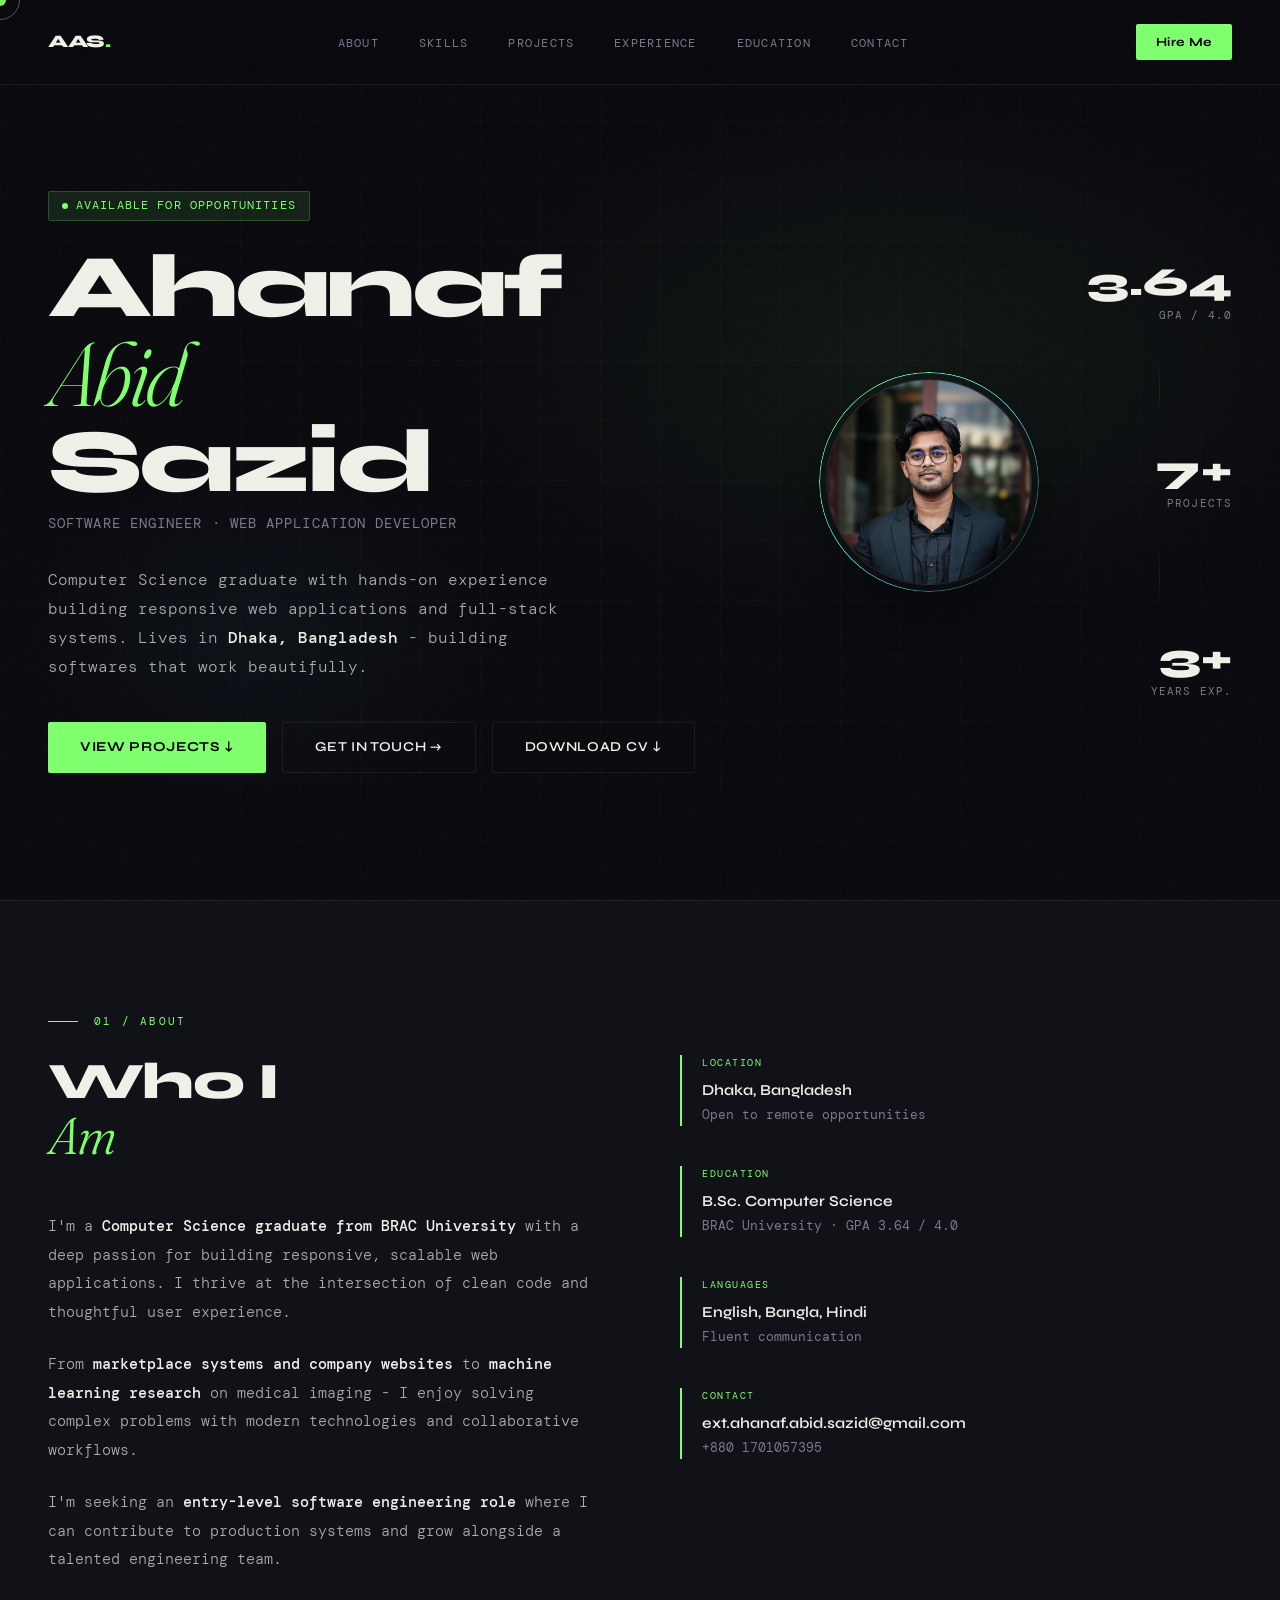
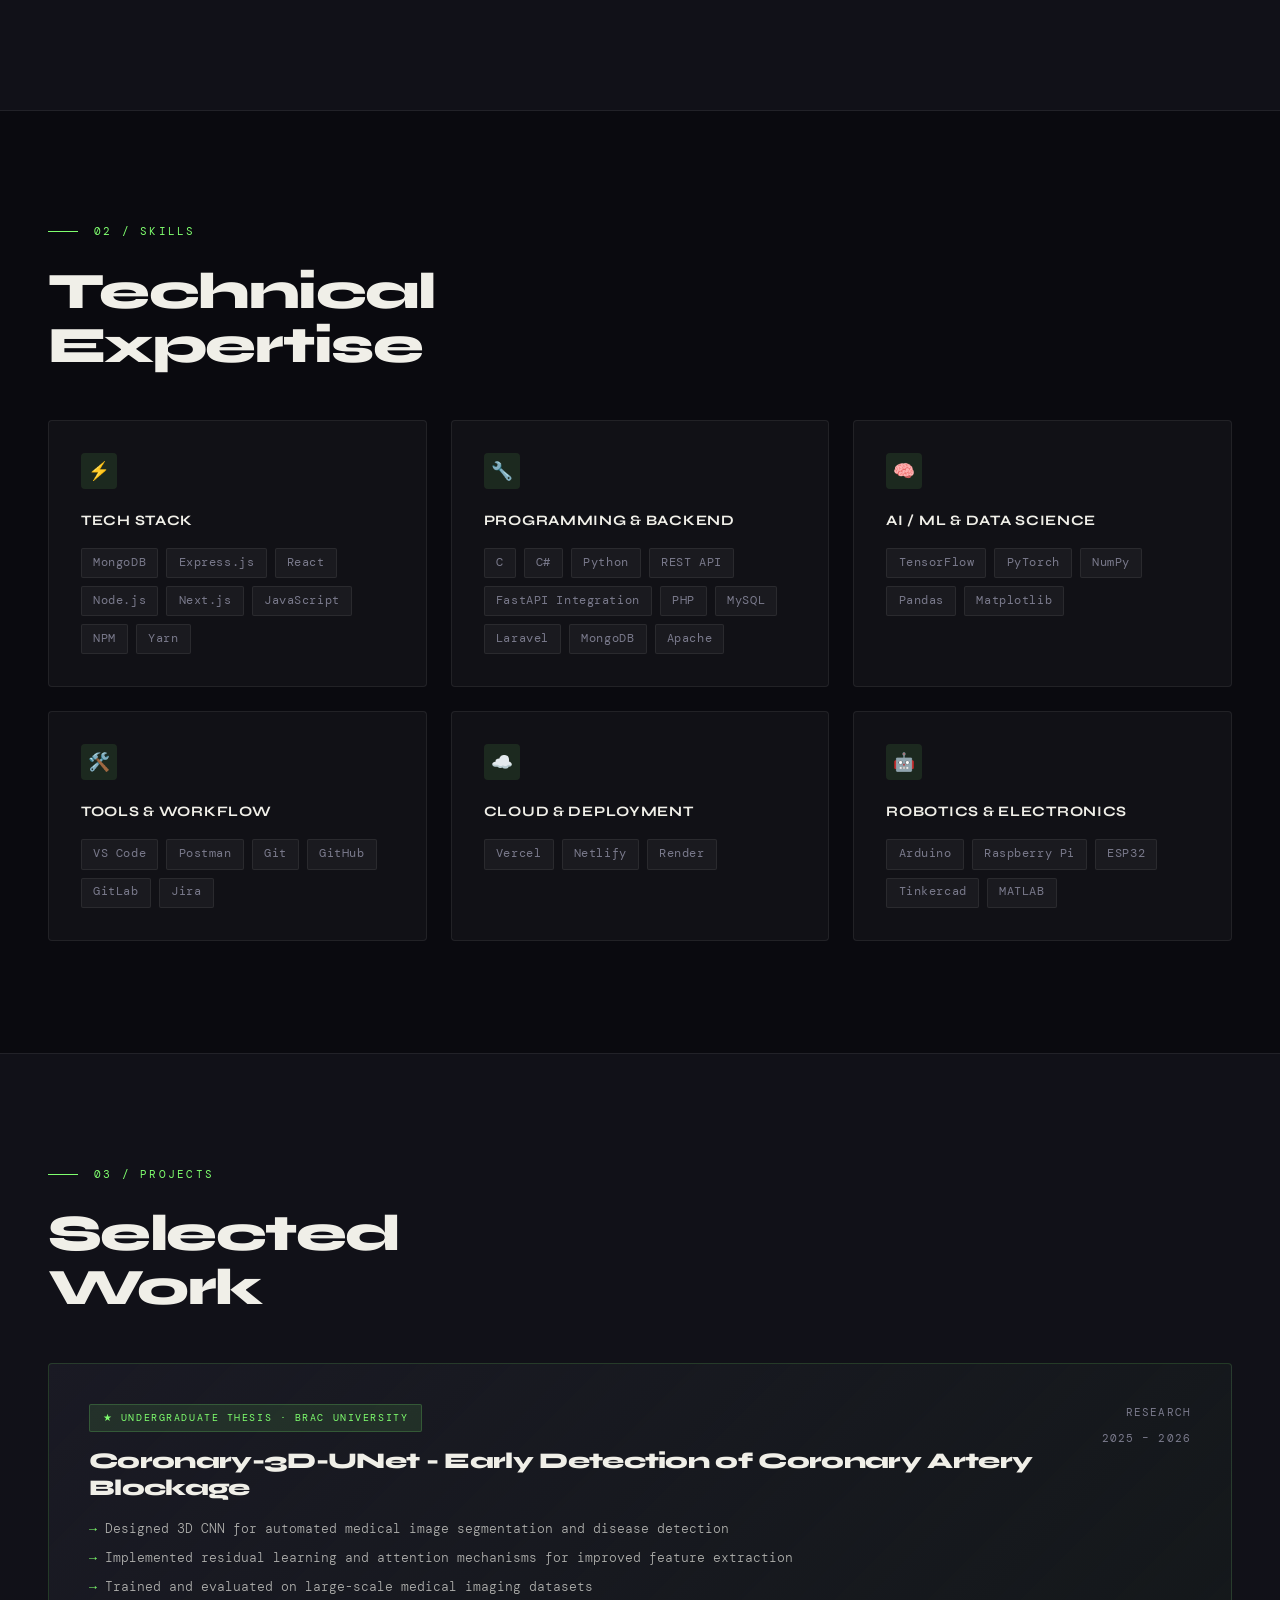
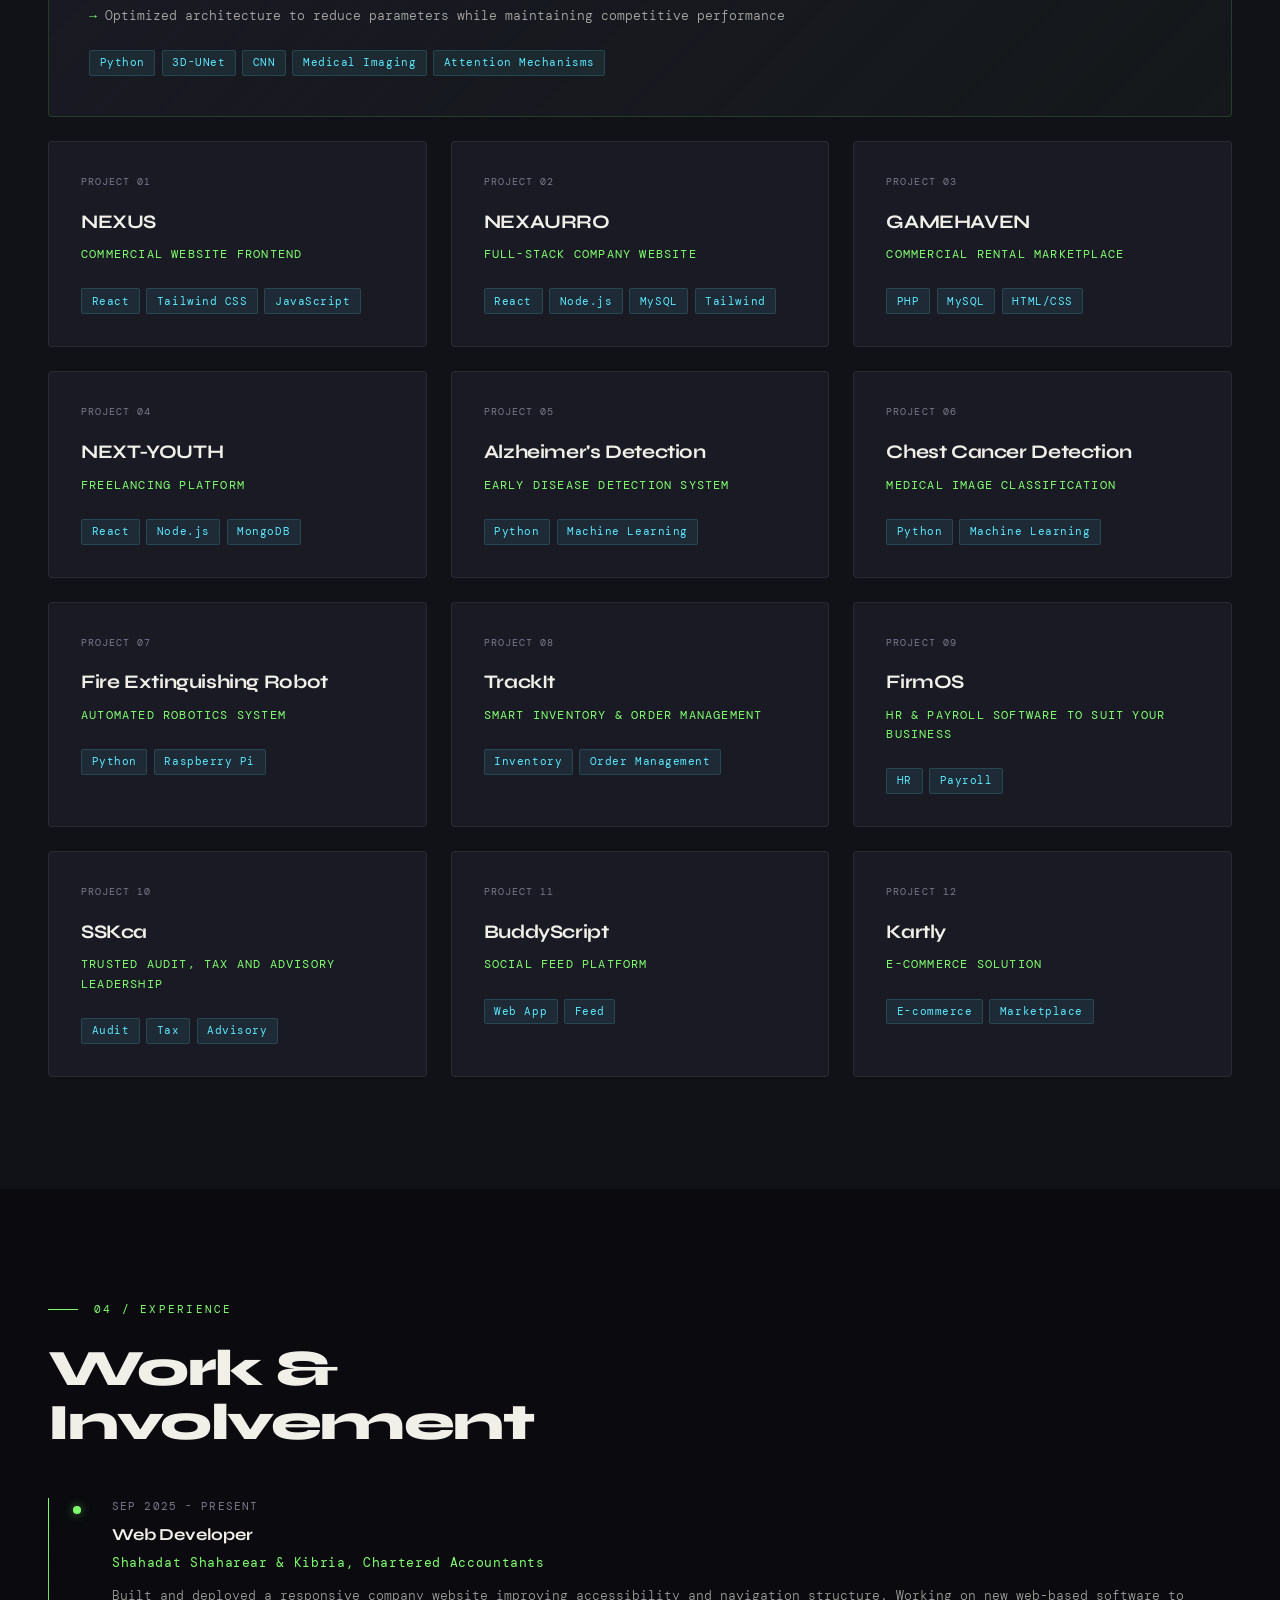
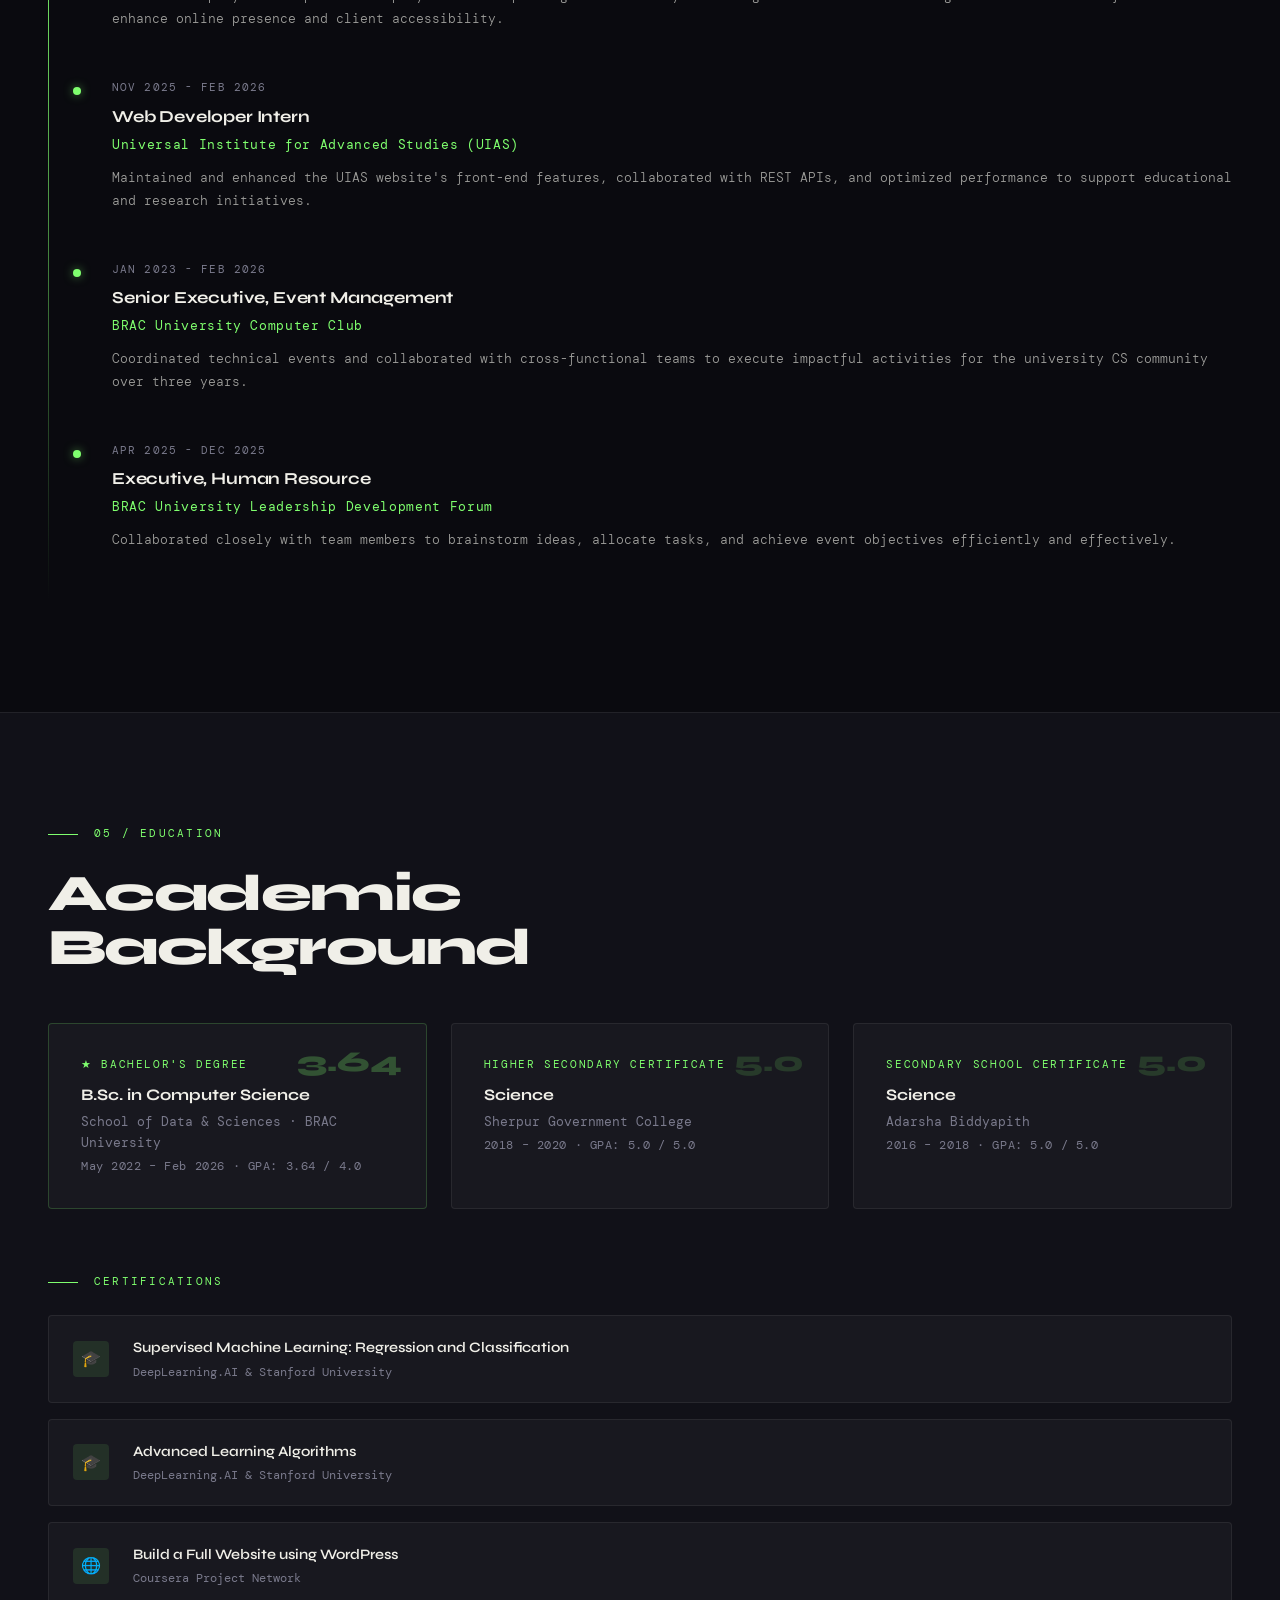
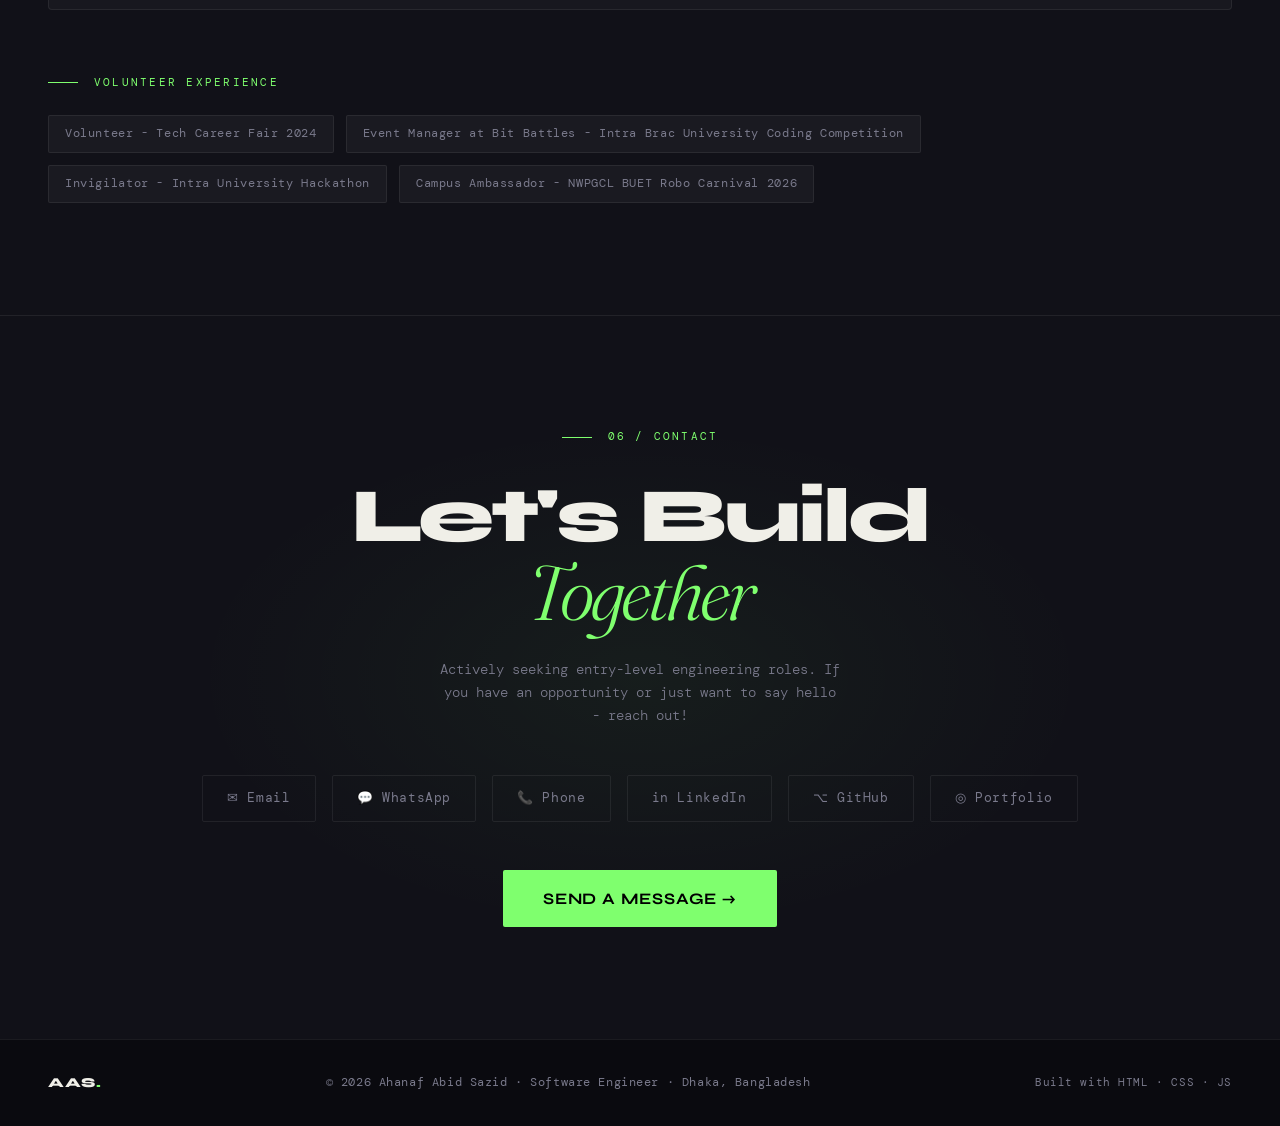
==== commit 98d95ea2: "Refactor code structure for improved readability and maintainability" ====
--- a/index.html
+++ b/index.html
@@ -306,6 +306,67 @@
         </div>
       </div>
 
+      <div class="project-card reveal">
+        <a href="https://trackit-gamma-one.vercel.app" target="_blank" rel="noopener noreferrer" style="display:block;color:inherit;text-decoration:none;">
+        <div class="project-num">PROJECT 08</div>
+        <div class="project-name">TrackIt</div>
+        <div class="project-type">Smart Inventory &amp; Order Management</div>
+        <div class="project-tech">
+          <span class="tech-badge">Inventory</span>
+          <span class="tech-badge">Order Management</span>
+        </div>
+        </a>
+      </div>
+
+      <div class="project-card reveal">
+        <a href="https://firm-os.vercel.app" target="_blank" rel="noopener noreferrer" style="display:block;color:inherit;text-decoration:none;">
+        <div class="project-num">PROJECT 09</div>
+        <div class="project-name">FirmOS</div>
+        <div class="project-type">HR &amp; Payroll Software to suit your business</div>
+        <div class="project-tech">
+          <span class="tech-badge">HR</span>
+          <span class="tech-badge">Payroll</span>
+        </div>
+        </a>
+      </div>
+
+      <div class="project-card reveal">
+        <a href="https://sskca.com.bd/" target="_blank" rel="noopener noreferrer" style="display:block;color:inherit;text-decoration:none;">
+        <div class="project-num">PROJECT 10</div>
+        <div class="project-name">SSKca</div>
+        <div class="project-type">Trusted Audit, Tax and Advisory Leadership</div>
+        <div class="project-tech">
+          <span class="tech-badge">Audit</span>
+          <span class="tech-badge">Tax</span>
+          <span class="tech-badge">Advisory</span>
+        </div>
+        </a>
+      </div>
+
+      <div class="project-card reveal">
+        <a href="https://buddy-script-brown.vercel.app/feed" target="_blank" rel="noopener noreferrer" style="display:block;color:inherit;text-decoration:none;">
+        <div class="project-num">PROJECT 11</div>
+        <div class="project-name">BuddyScript</div>
+        <div class="project-type">Social Feed Platform</div>
+        <div class="project-tech">
+          <span class="tech-badge">Web App</span>
+          <span class="tech-badge">Feed</span>
+        </div>
+        </a>
+      </div>
+
+      <div class="project-card reveal">
+        <a href="https://kartly-mart.wuaze.com/?i=1" target="_blank" rel="noopener noreferrer" style="display:block;color:inherit;text-decoration:none;">
+        <div class="project-num">PROJECT 12</div>
+        <div class="project-name">Kartly</div>
+        <div class="project-type">E-commerce Solution</div>
+        <div class="project-tech">
+          <span class="tech-badge">E-commerce</span>
+          <span class="tech-badge">Marketplace</span>
+        </div>
+        </a>
+      </div>
+
     </div>
   </div>
 </section>
--- a/style.css
+++ b/style.css
@@ -170,14 +170,28 @@
   .hero-profile {
     width: clamp(160px, 18vw, 220px);
     aspect-ratio: 1 / 1;
-    padding: 0.35rem;
+    padding: 0.45rem;
     border-radius: 50%;
     position: relative;
     overflow: hidden;
-    background: linear-gradient(150deg, rgba(127,255,110,0.7), rgba(91,232,255,0.6));
+    background: transparent;
     box-shadow: 0 18px 42px rgba(0,0,0,0.35);
     opacity: 0;
     animation: fadeUp 0.7s 0.9s forwards;
+  }
+
+  .hero-profile::before {
+    content: '';
+    position: absolute;
+    inset: 0;
+    border-radius: 50%;
+    border: 1.5px solid transparent;
+    background: linear-gradient(135deg, var(--accent), var(--accent2), transparent) border-box;
+    -webkit-mask: linear-gradient(#fff 0 0) padding-box, linear-gradient(#fff 0 0);
+    -webkit-mask-composite: destination-out;
+    mask-composite: exclude;
+    animation: rotateBorder 6s linear infinite;
+    pointer-events: none;
   }
 
   .hero-profile::after {
@@ -197,6 +211,7 @@
     border-radius: 50%;
     border: 1px solid rgba(255,255,255,0.08);
     background: linear-gradient(160deg, #1a1a24 0%, #0f1017 100%);
+    object-position: top center;
   }
 
   .hero-tag {
@@ -337,6 +352,7 @@
   .stat-divider { width: 1px; height: 60px; background: linear-gradient(to bottom, transparent, var(--border), transparent); align-self: center; margin: 0 auto; }
 
   @keyframes fadeUp { from { opacity: 0; transform: translateY(20px); } to { opacity: 1; transform: translateY(0); } }
+  @keyframes rotateBorder { from { transform: rotate(0deg); } to { transform: rotate(360deg); } }
   @keyframes fadeIn { from { opacity: 0; } to { opacity: 1; } }
 
   section { padding: 7rem 3rem; }
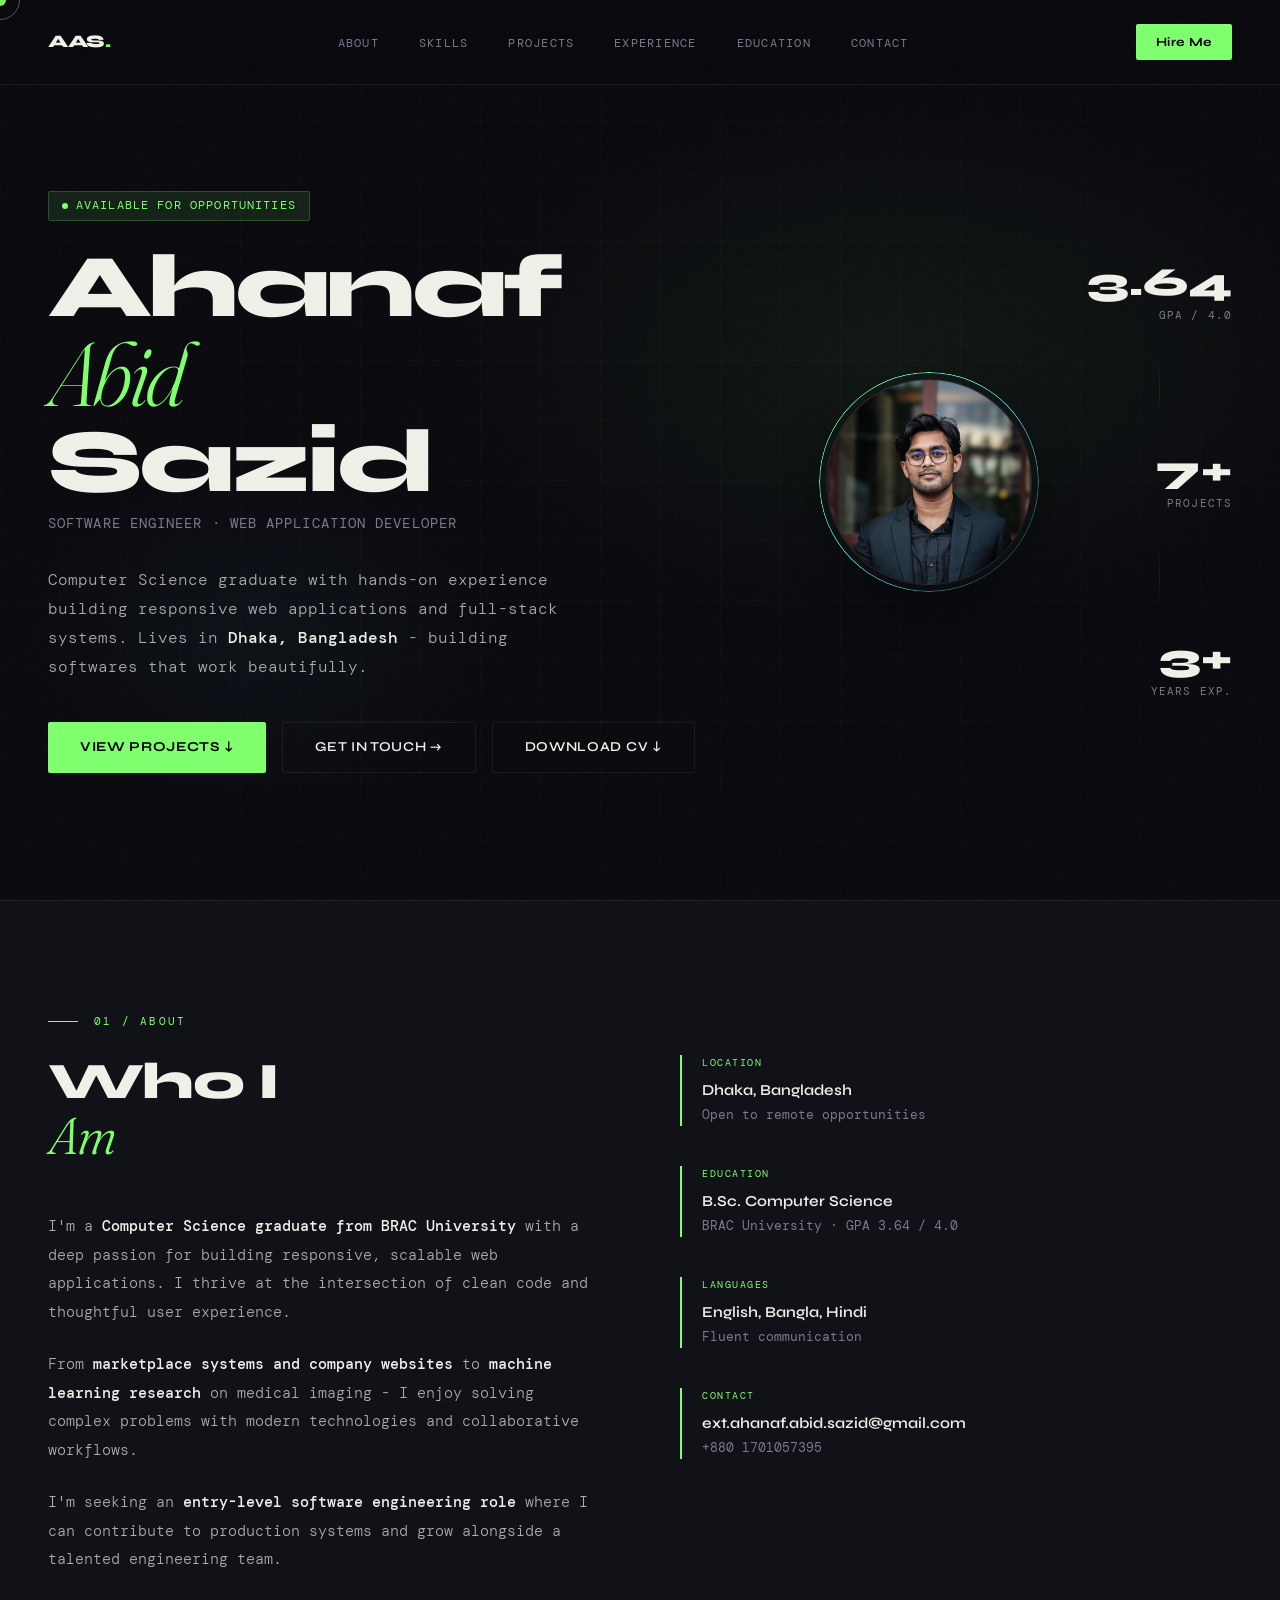
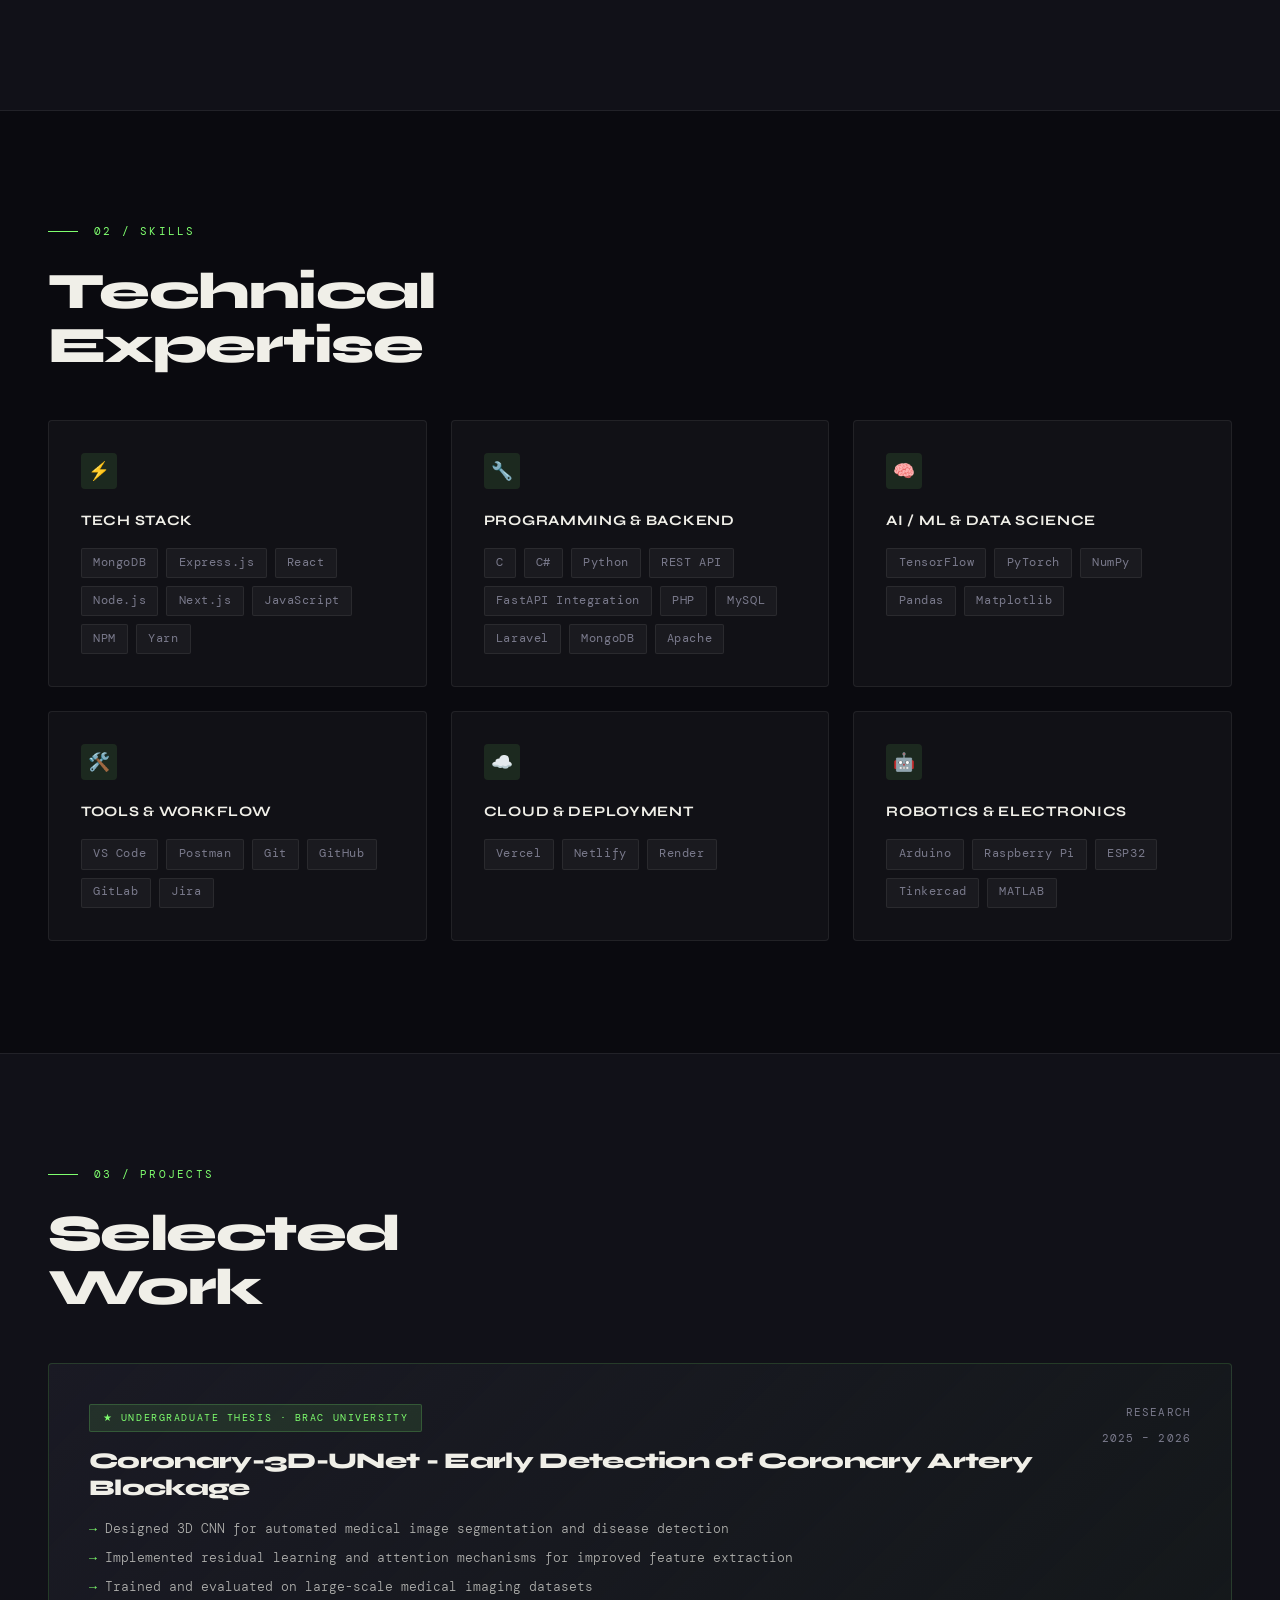
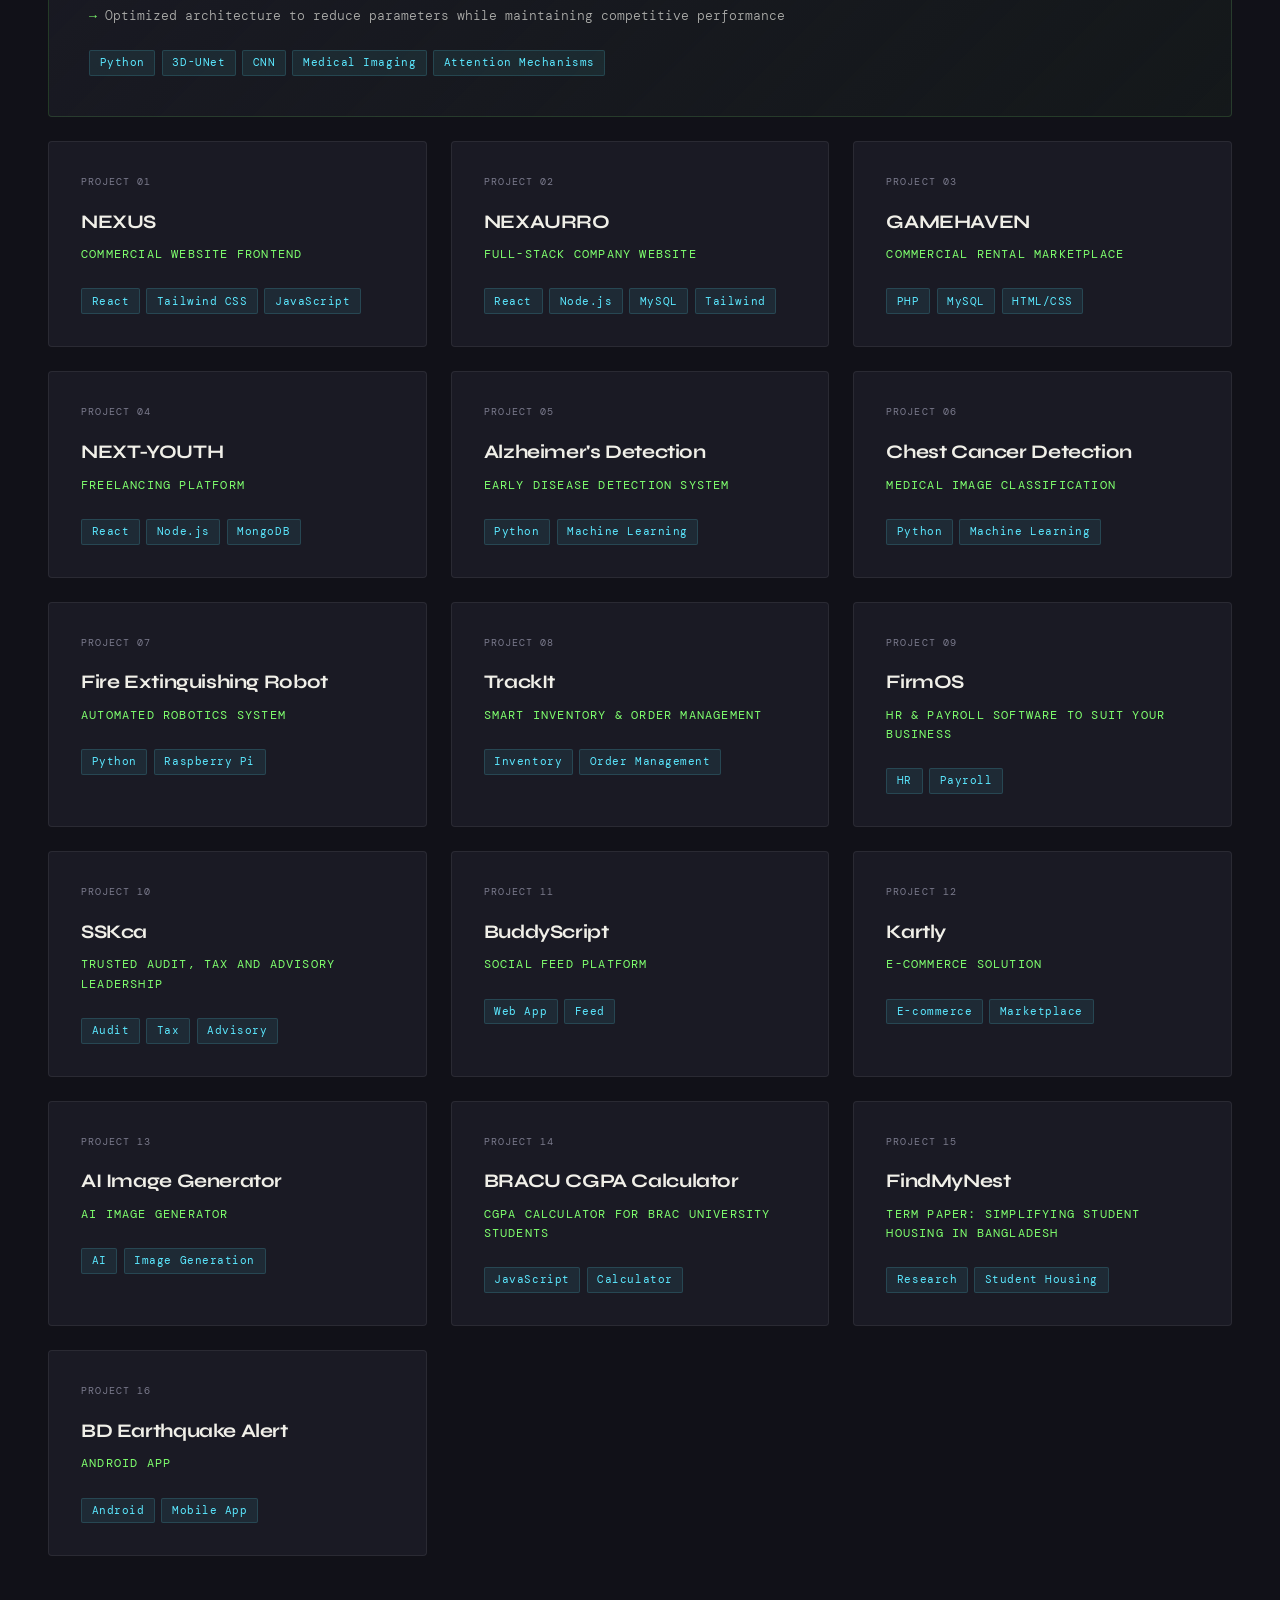
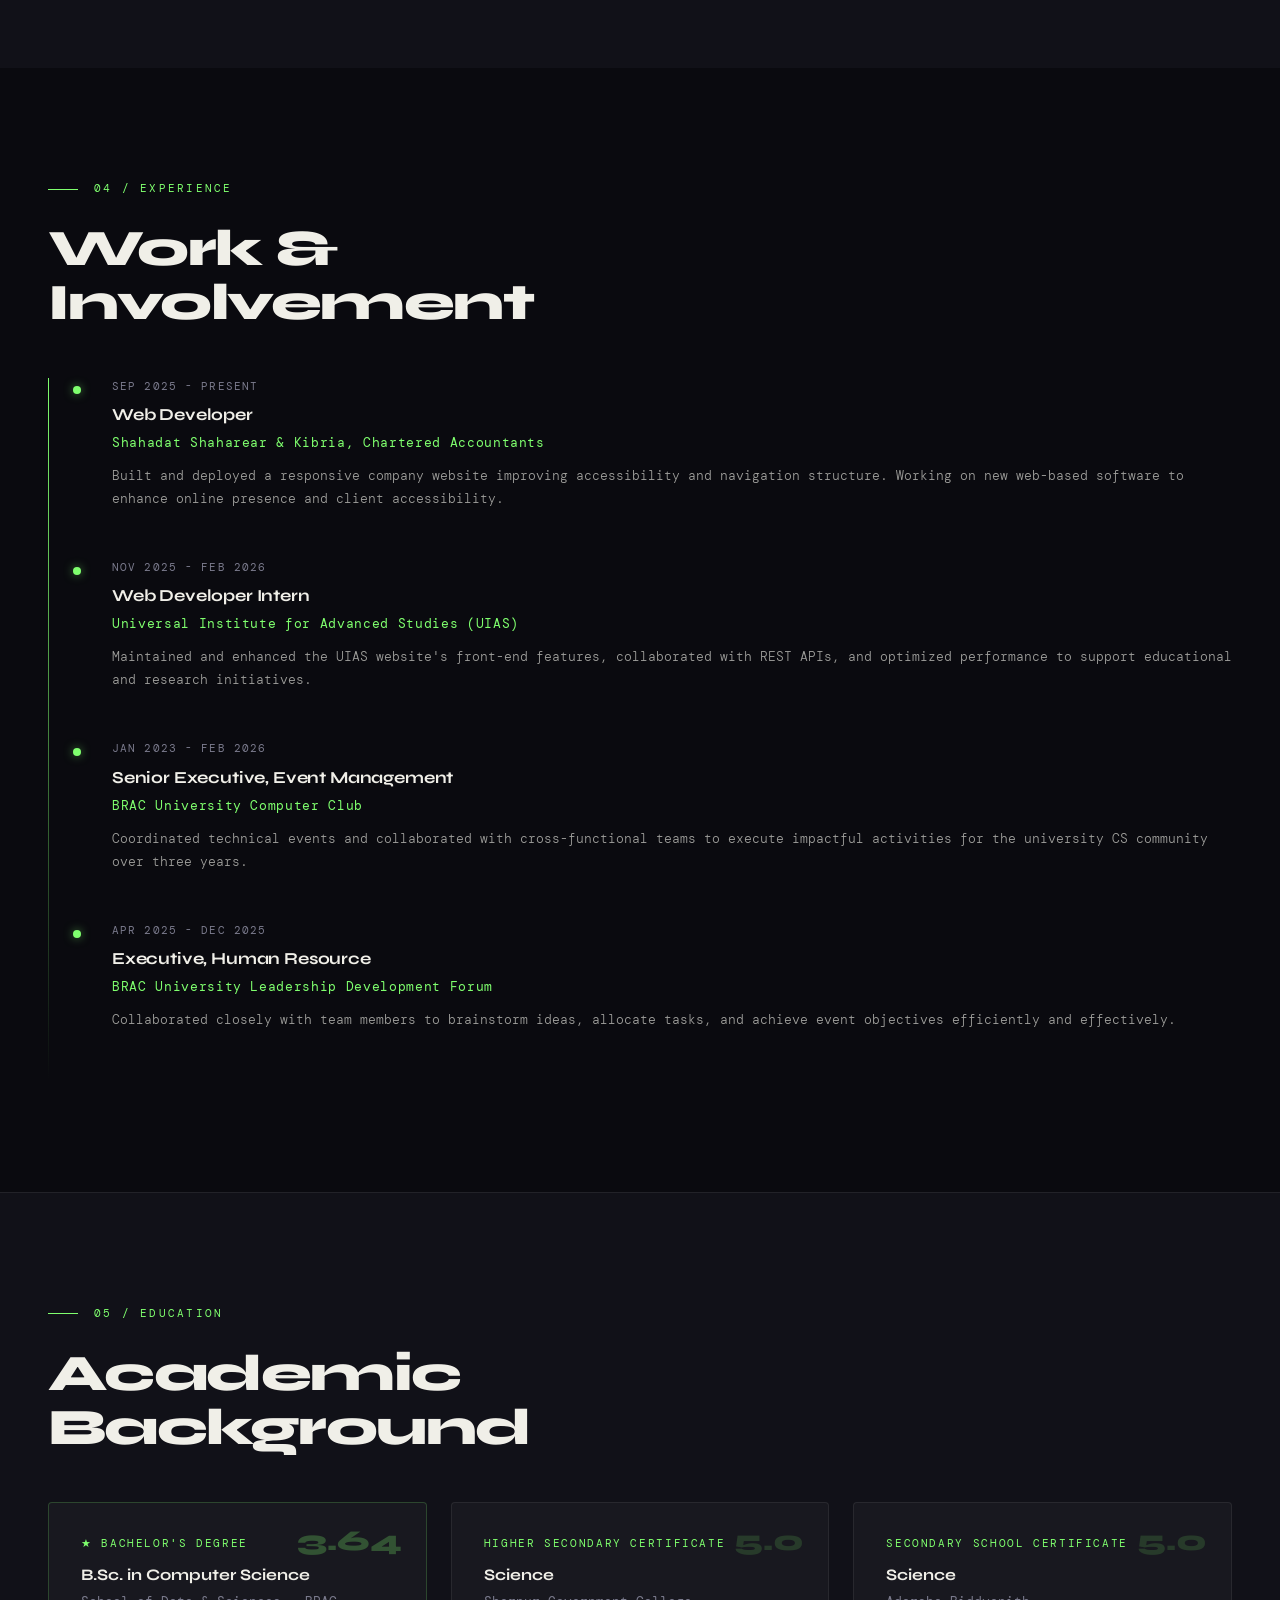
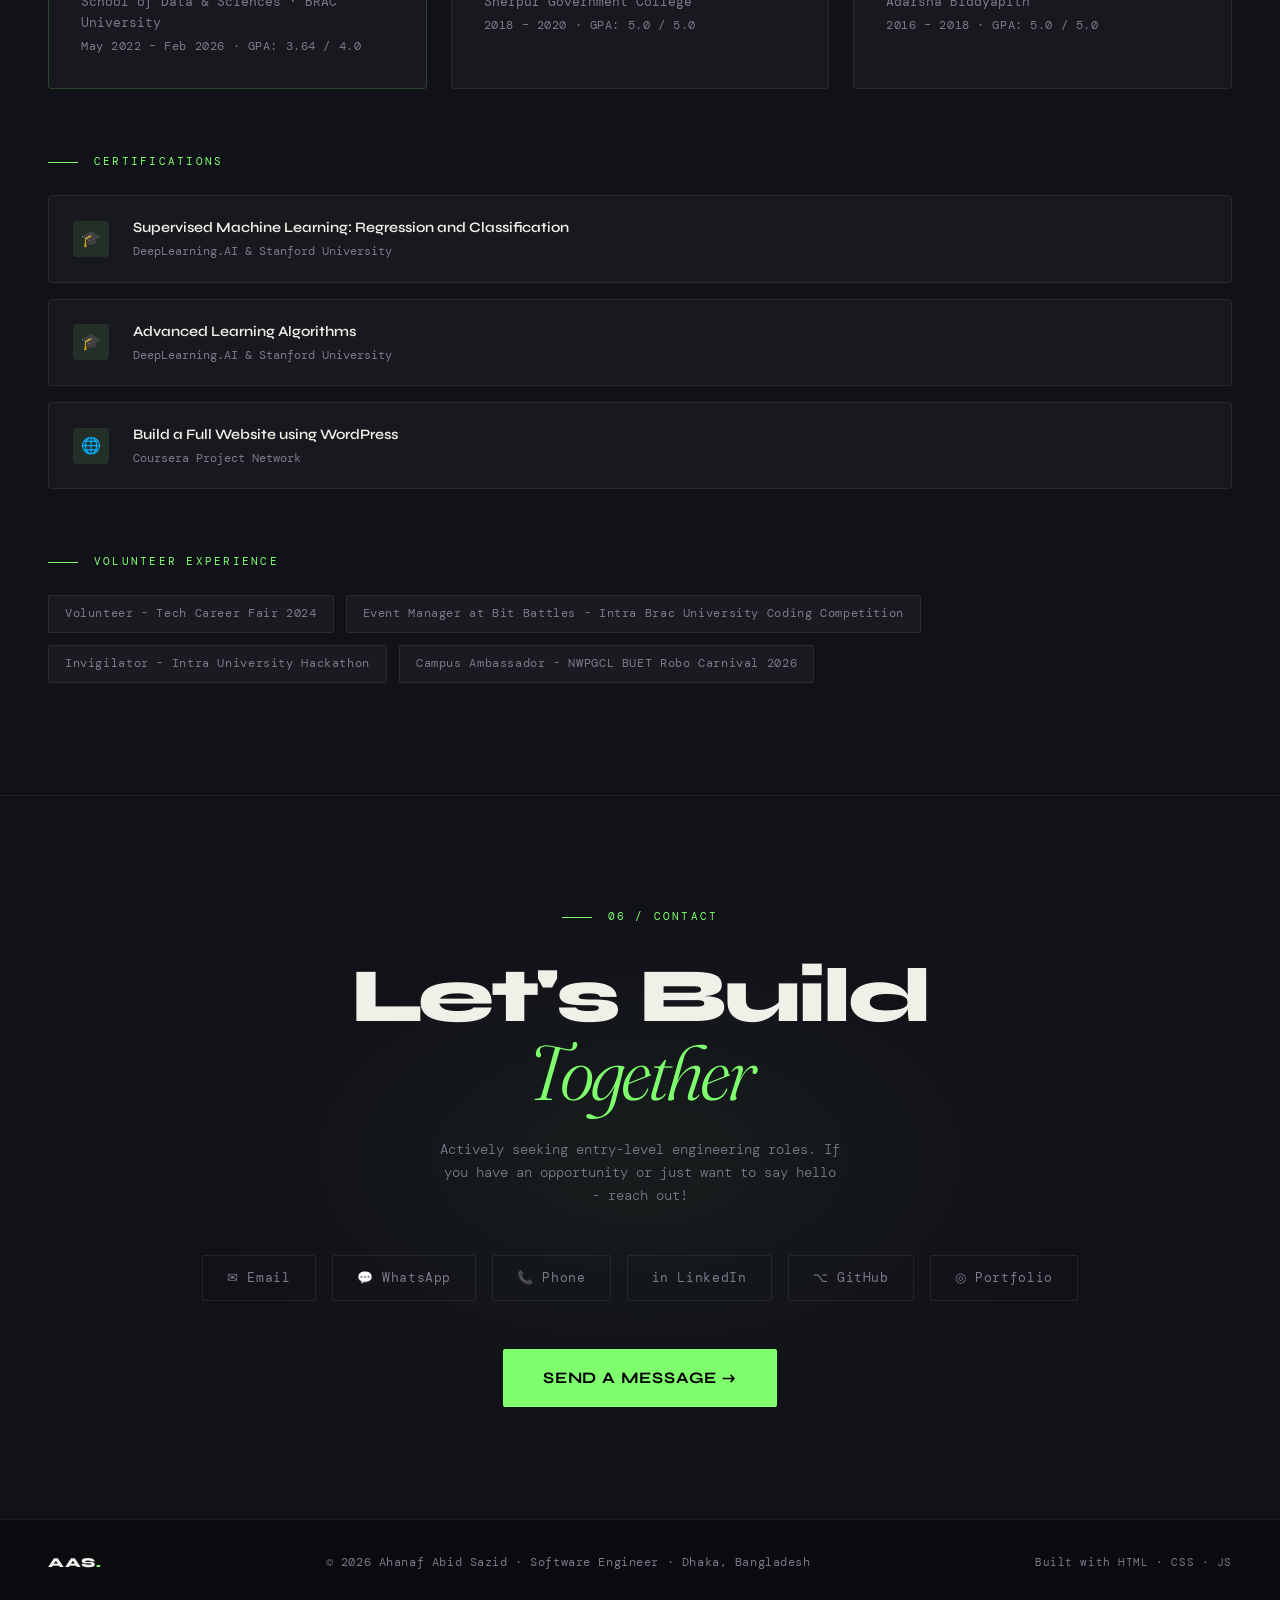
==== commit f909c27c: "Add new project entries to portfolio section" ====
--- a/index.html
+++ b/index.html
@@ -367,6 +367,54 @@
         </a>
       </div>
 
+      <div class="project-card reveal">
+        <a href="https://ai-image-generator-nexaurro.vercel.app/" target="_blank" rel="noopener noreferrer" style="display:block;color:inherit;text-decoration:none;">
+        <div class="project-num">PROJECT 13</div>
+        <div class="project-name">AI Image Generator</div>
+        <div class="project-type">AI Image Generator</div>
+        <div class="project-tech">
+          <span class="tech-badge">AI</span>
+          <span class="tech-badge">Image Generation</span>
+        </div>
+        </a>
+      </div>
+
+      <div class="project-card reveal">
+        <a href="https://ahanafabid01.github.io/BracU-Cgpa-Calculator/" target="_blank" rel="noopener noreferrer" style="display:block;color:inherit;text-decoration:none;">
+        <div class="project-num">PROJECT 14</div>
+        <div class="project-name">BRACU CGPA Calculator</div>
+        <div class="project-type">CGPA Calculator for BRAC University Students</div>
+        <div class="project-tech">
+          <span class="tech-badge">JavaScript</span>
+          <span class="tech-badge">Calculator</span>
+        </div>
+        </a>
+      </div>
+
+      <div class="project-card reveal">
+        <a href="https://github.com/ahanafabid01/Find-My-Nest" target="_blank" rel="noopener noreferrer" style="display:block;color:inherit;text-decoration:none;">
+        <div class="project-num">PROJECT 15</div>
+        <div class="project-name">FindMyNest</div>
+        <div class="project-type">Term Paper: Simplifying Student Housing in Bangladesh</div>
+        <div class="project-tech">
+          <span class="tech-badge">Research</span>
+          <span class="tech-badge">Student Housing</span>
+        </div>
+        </a>
+      </div>
+
+      <div class="project-card reveal">
+        <a href="https://github.com/ahanafabid01/earthquake" target="_blank" rel="noopener noreferrer" style="display:block;color:inherit;text-decoration:none;">
+        <div class="project-num">PROJECT 16</div>
+        <div class="project-name">BD Earthquake Alert</div>
+        <div class="project-type">Android App</div>
+        <div class="project-tech">
+          <span class="tech-badge">Android</span>
+          <span class="tech-badge">Mobile App</span>
+        </div>
+        </a>
+      </div>
+
     </div>
   </div>
 </section>
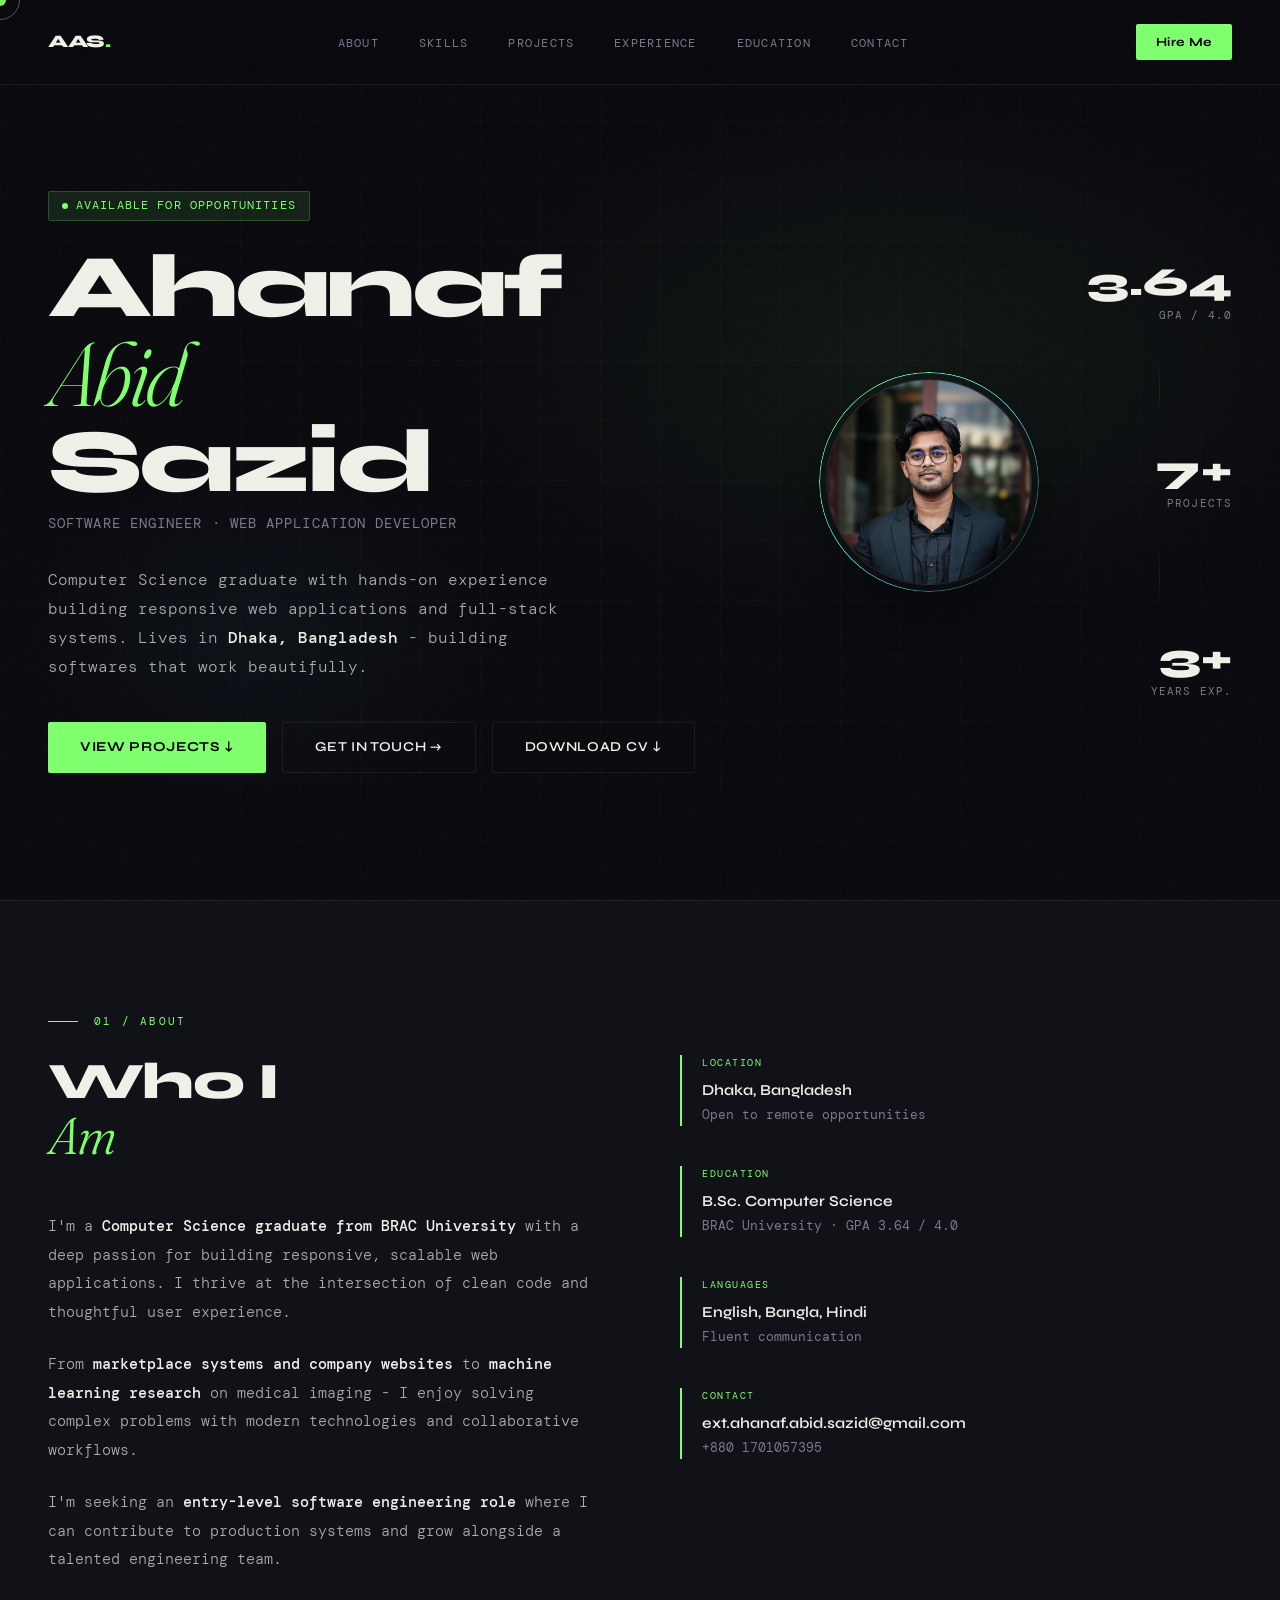
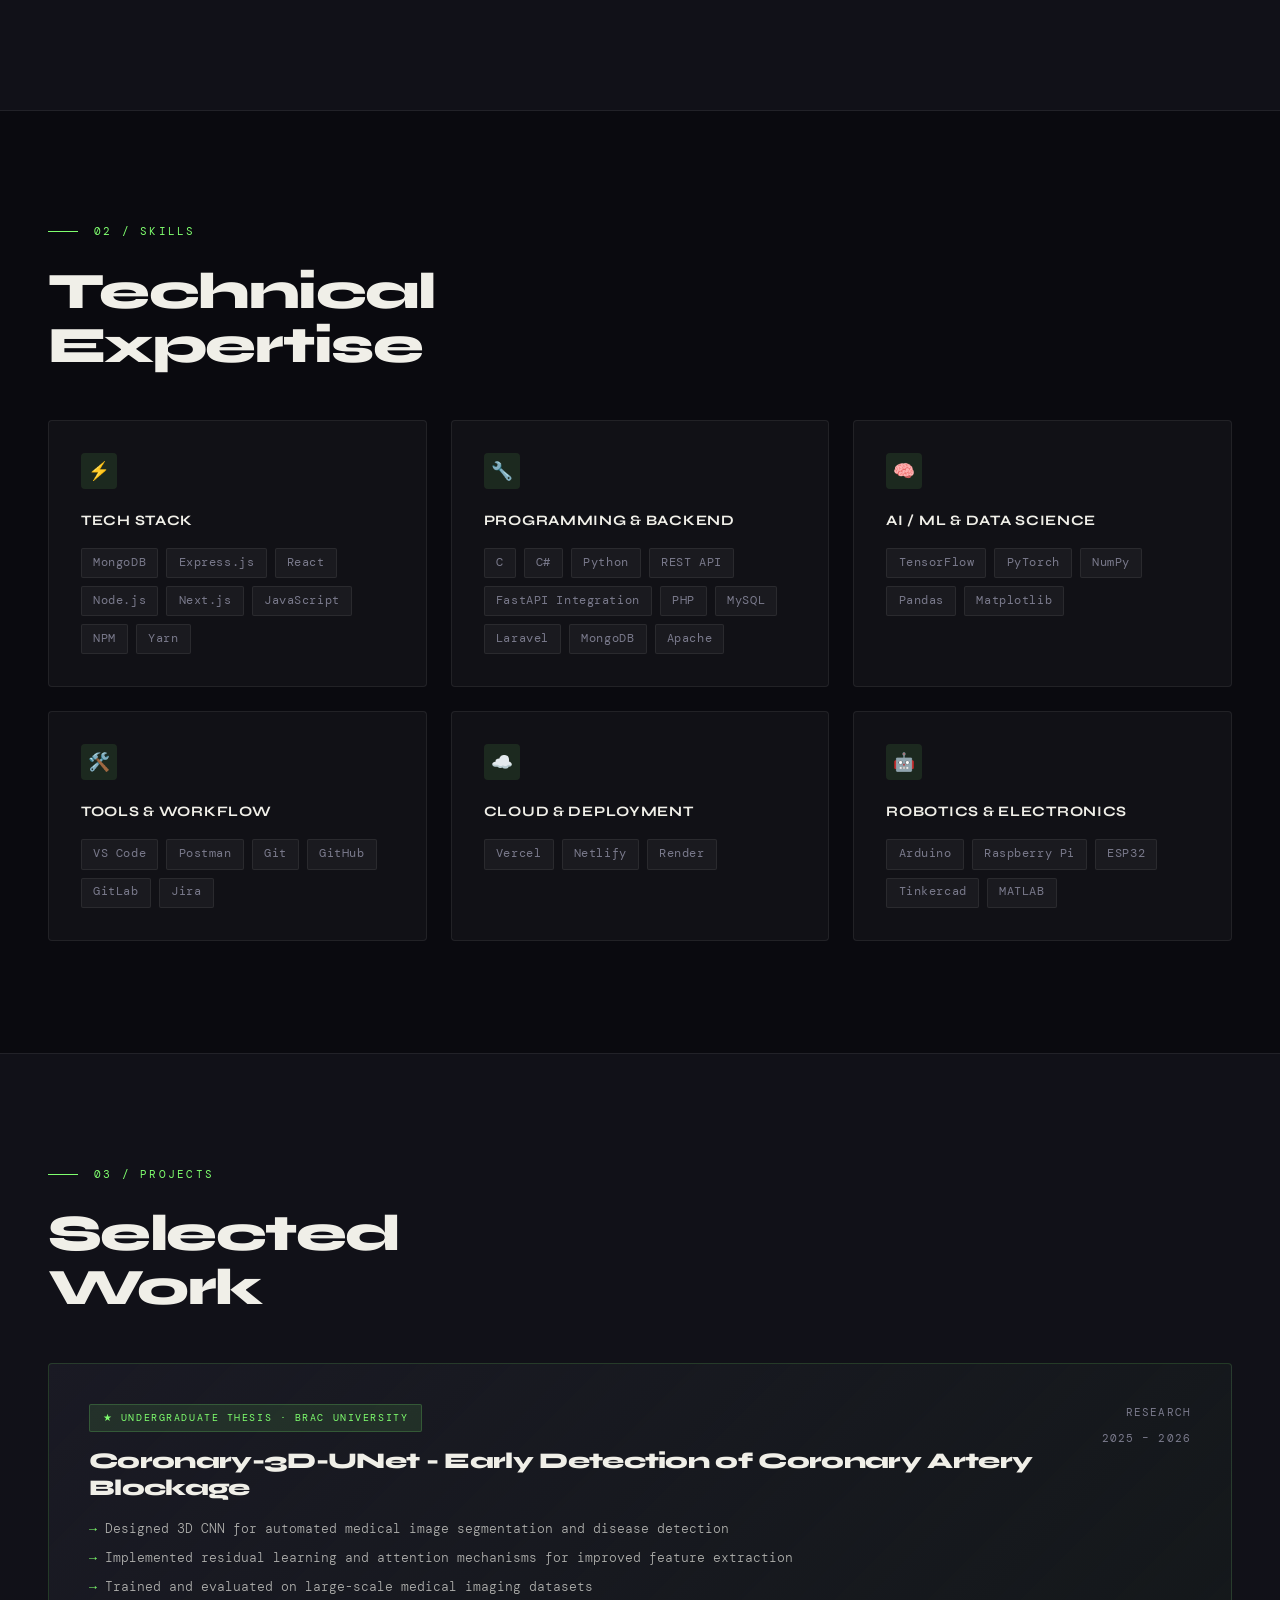
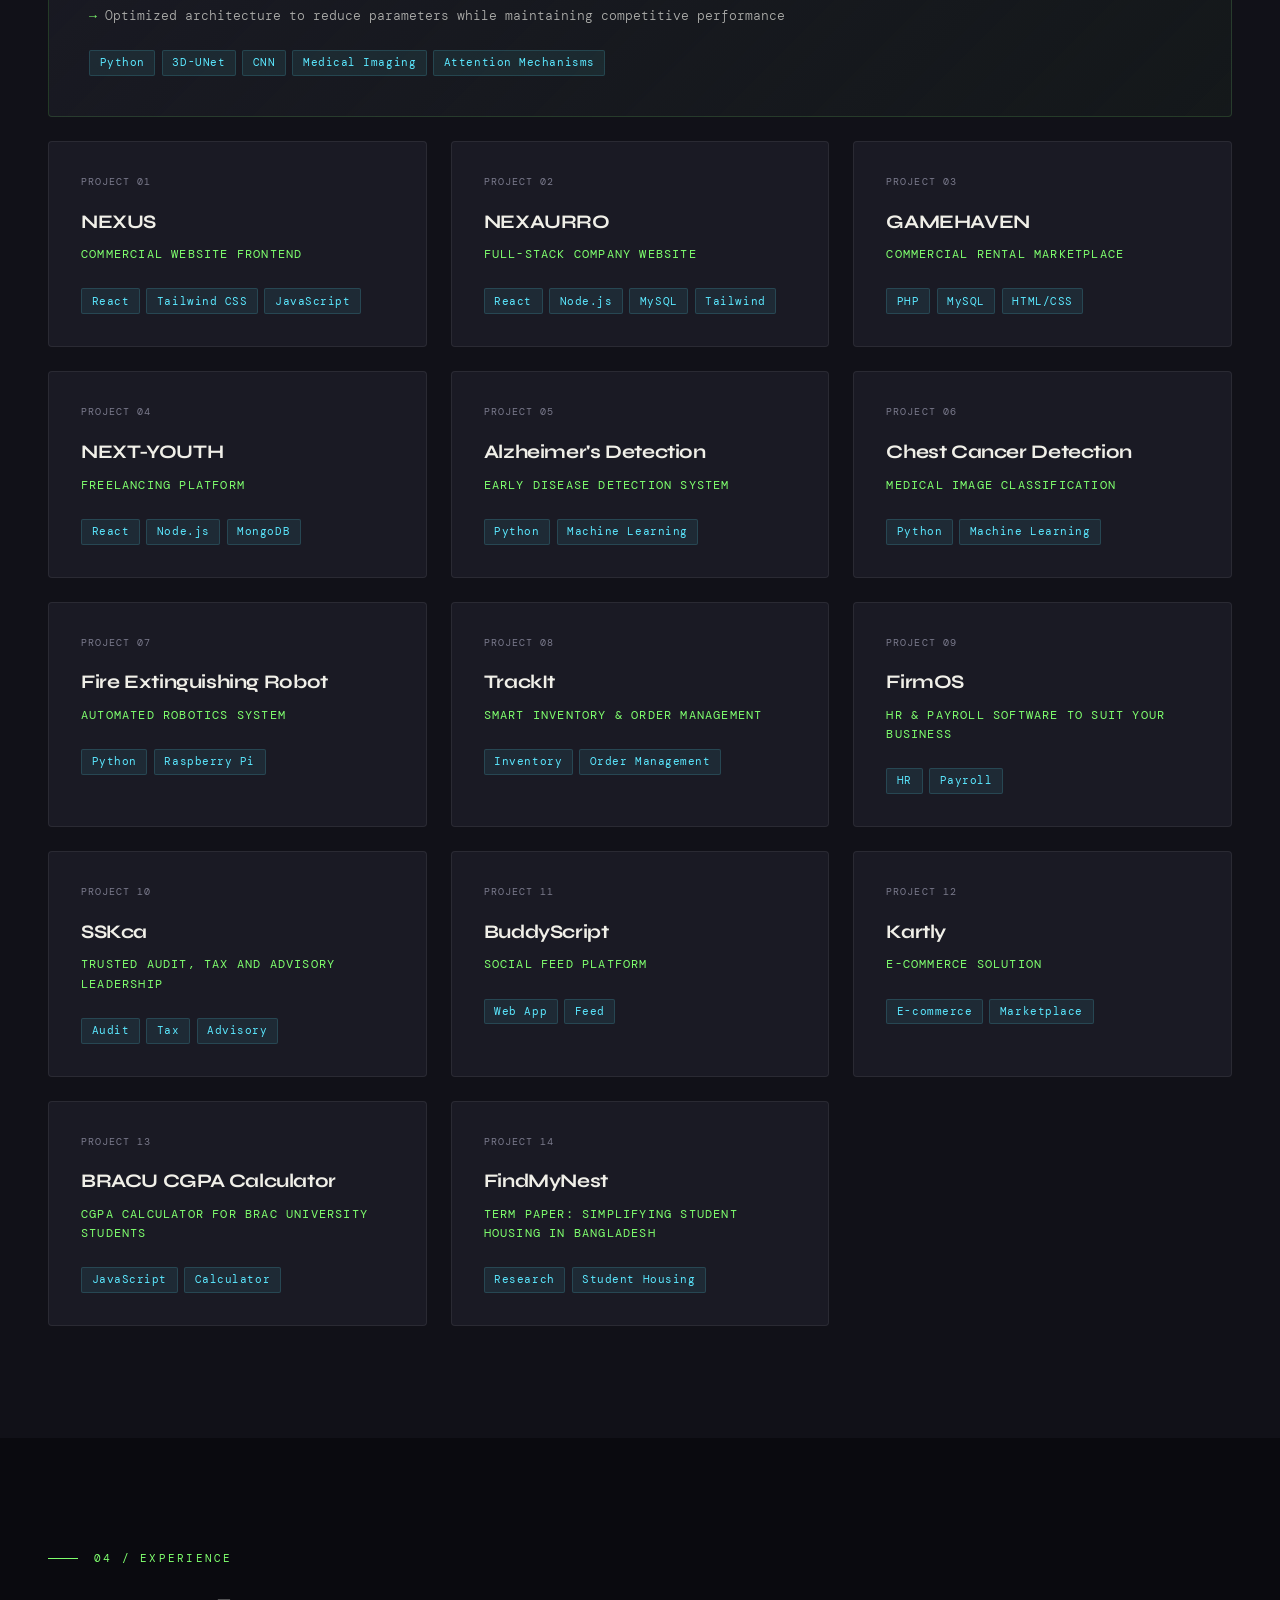
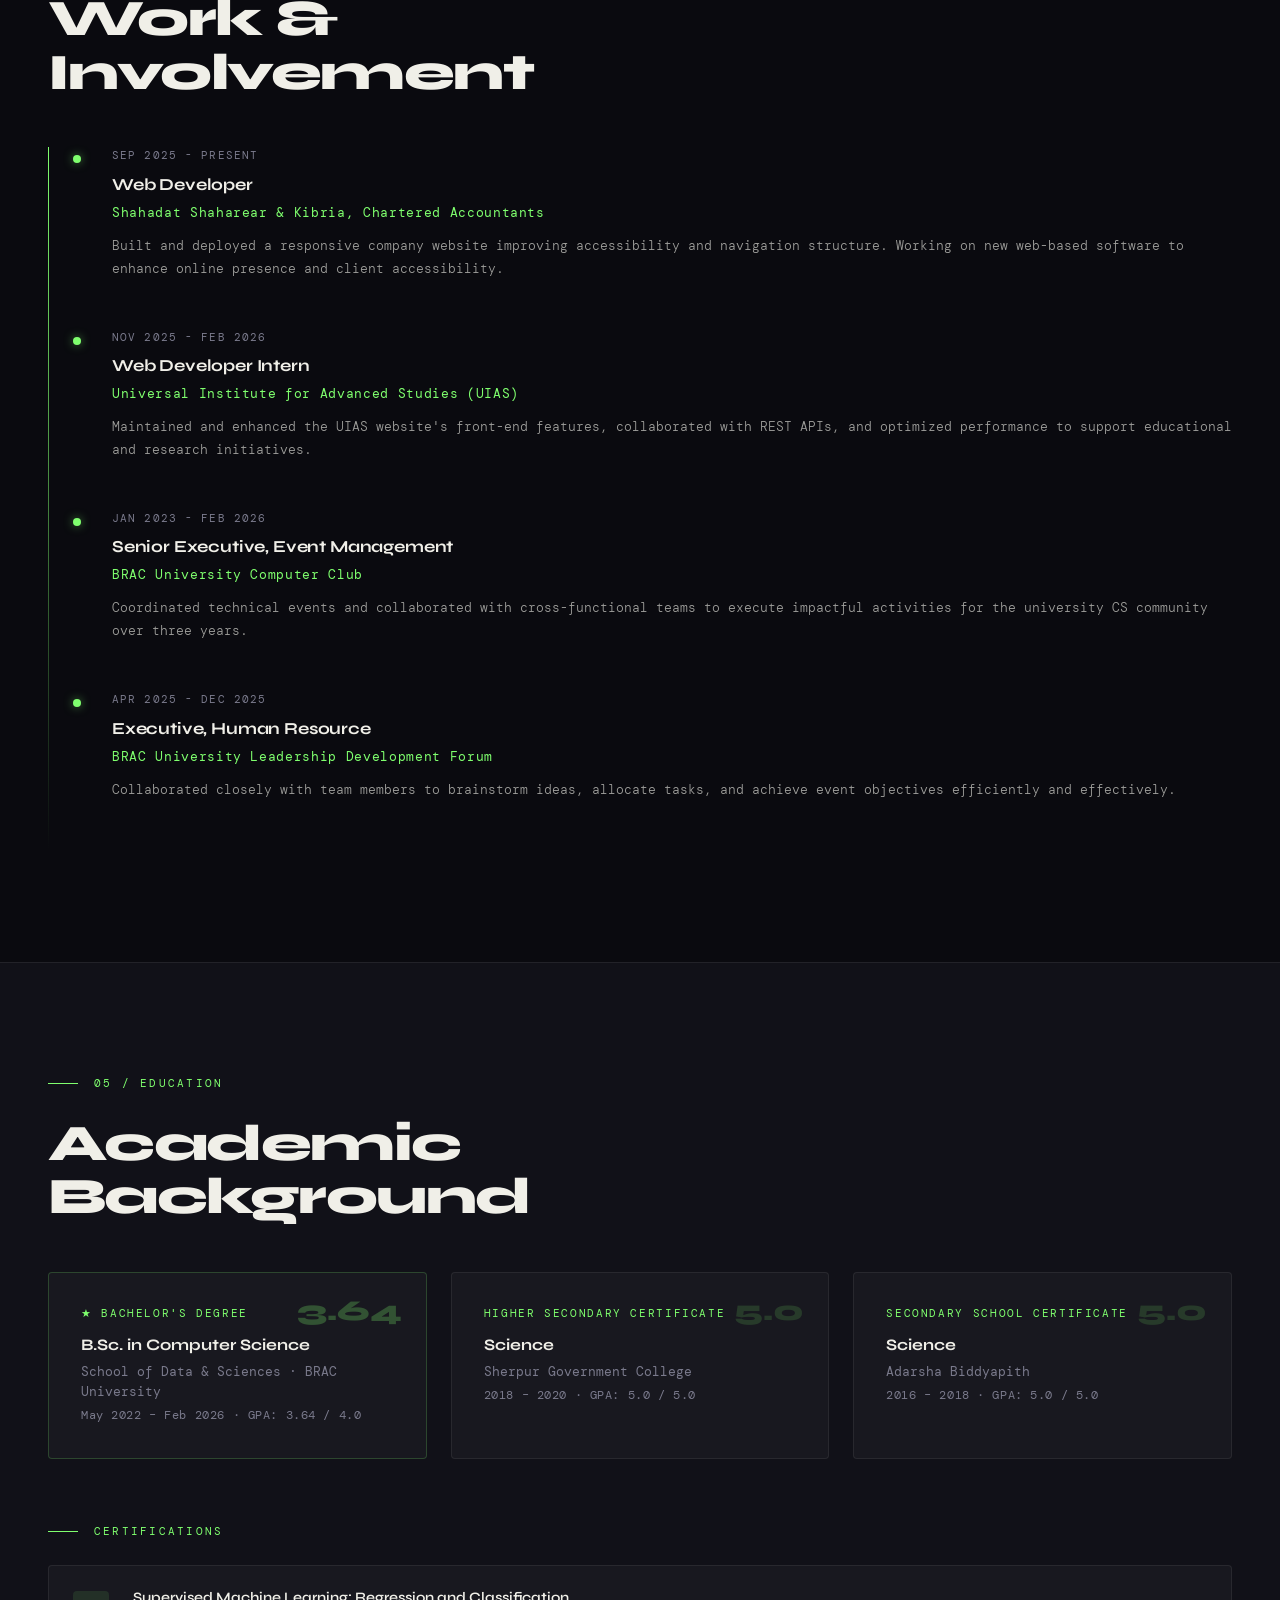
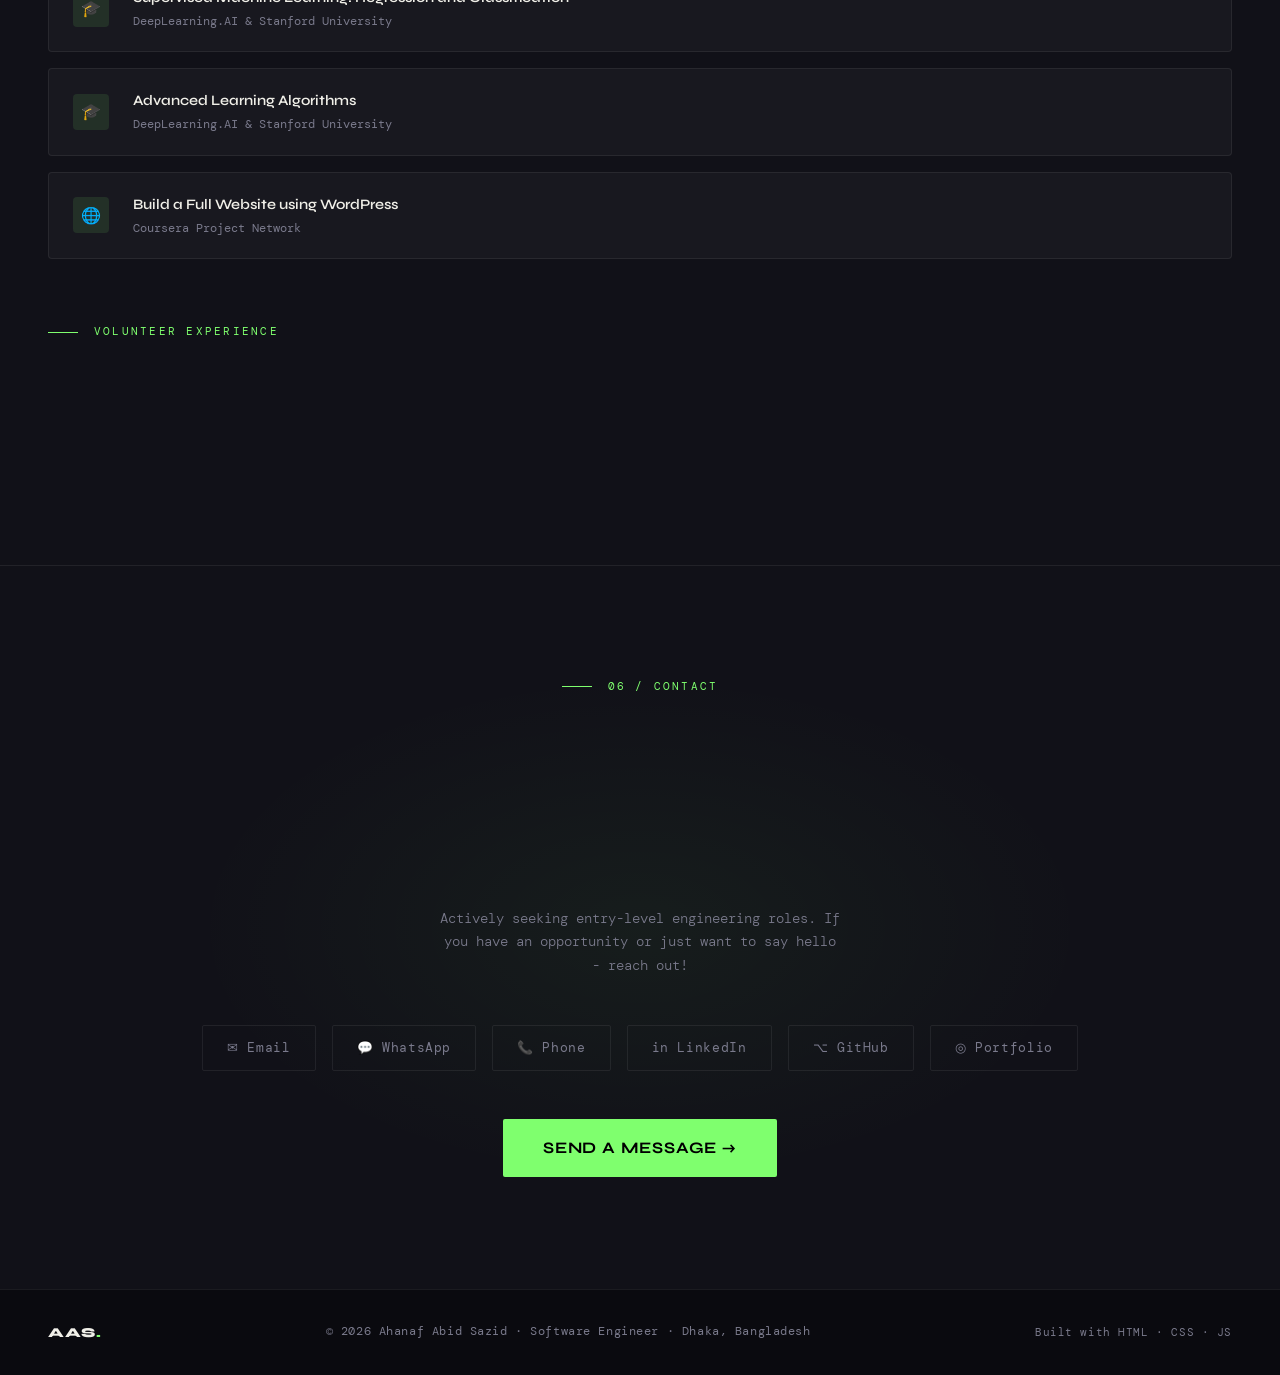
==== commit 4c7a0ab0: "Update project entries in portfolio section for correct numbering" ====
--- a/index.html
+++ b/index.html
@@ -368,20 +368,8 @@
       </div>
 
       <div class="project-card reveal">
-        <a href="https://ai-image-generator-nexaurro.vercel.app/" target="_blank" rel="noopener noreferrer" style="display:block;color:inherit;text-decoration:none;">
+        <a href="https://ahanafabid01.github.io/BracU-Cgpa-Calculator/" target="_blank" rel="noopener noreferrer" style="display:block;color:inherit;text-decoration:none;">
         <div class="project-num">PROJECT 13</div>
-        <div class="project-name">AI Image Generator</div>
-        <div class="project-type">AI Image Generator</div>
-        <div class="project-tech">
-          <span class="tech-badge">AI</span>
-          <span class="tech-badge">Image Generation</span>
-        </div>
-        </a>
-      </div>
-
-      <div class="project-card reveal">
-        <a href="https://ahanafabid01.github.io/BracU-Cgpa-Calculator/" target="_blank" rel="noopener noreferrer" style="display:block;color:inherit;text-decoration:none;">
-        <div class="project-num">PROJECT 14</div>
         <div class="project-name">BRACU CGPA Calculator</div>
         <div class="project-type">CGPA Calculator for BRAC University Students</div>
         <div class="project-tech">
@@ -393,7 +381,7 @@
 
       <div class="project-card reveal">
         <a href="https://github.com/ahanafabid01/Find-My-Nest" target="_blank" rel="noopener noreferrer" style="display:block;color:inherit;text-decoration:none;">
-        <div class="project-num">PROJECT 15</div>
+        <div class="project-num">PROJECT 14</div>
         <div class="project-name">FindMyNest</div>
         <div class="project-type">Term Paper: Simplifying Student Housing in Bangladesh</div>
         <div class="project-tech">
@@ -405,7 +393,7 @@
 
       <div class="project-card reveal">
         <a href="https://github.com/ahanafabid01/earthquake" target="_blank" rel="noopener noreferrer" style="display:block;color:inherit;text-decoration:none;">
-        <div class="project-num">PROJECT 16</div>
+        <div class="project-num">PROJECT 15</div>
         <div class="project-name">BD Earthquake Alert</div>
         <div class="project-type">Android App</div>
         <div class="project-tech">
